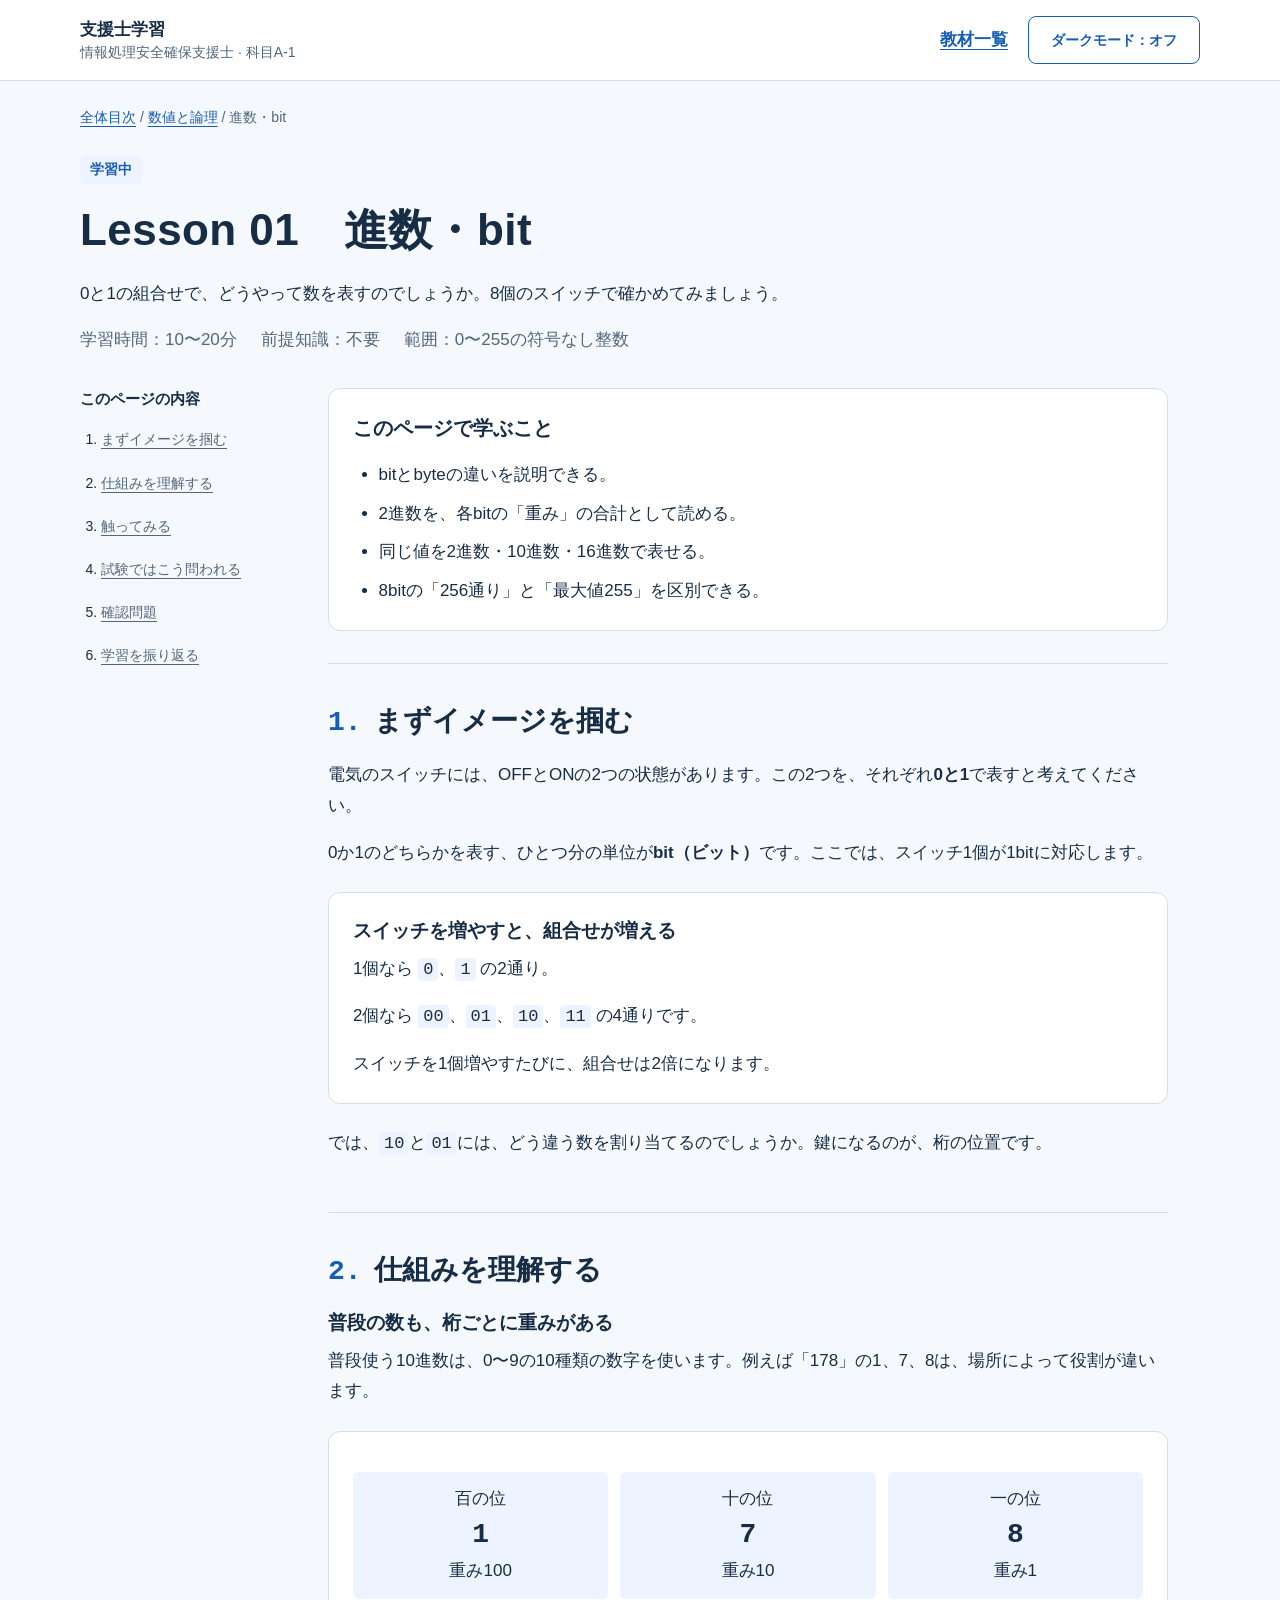
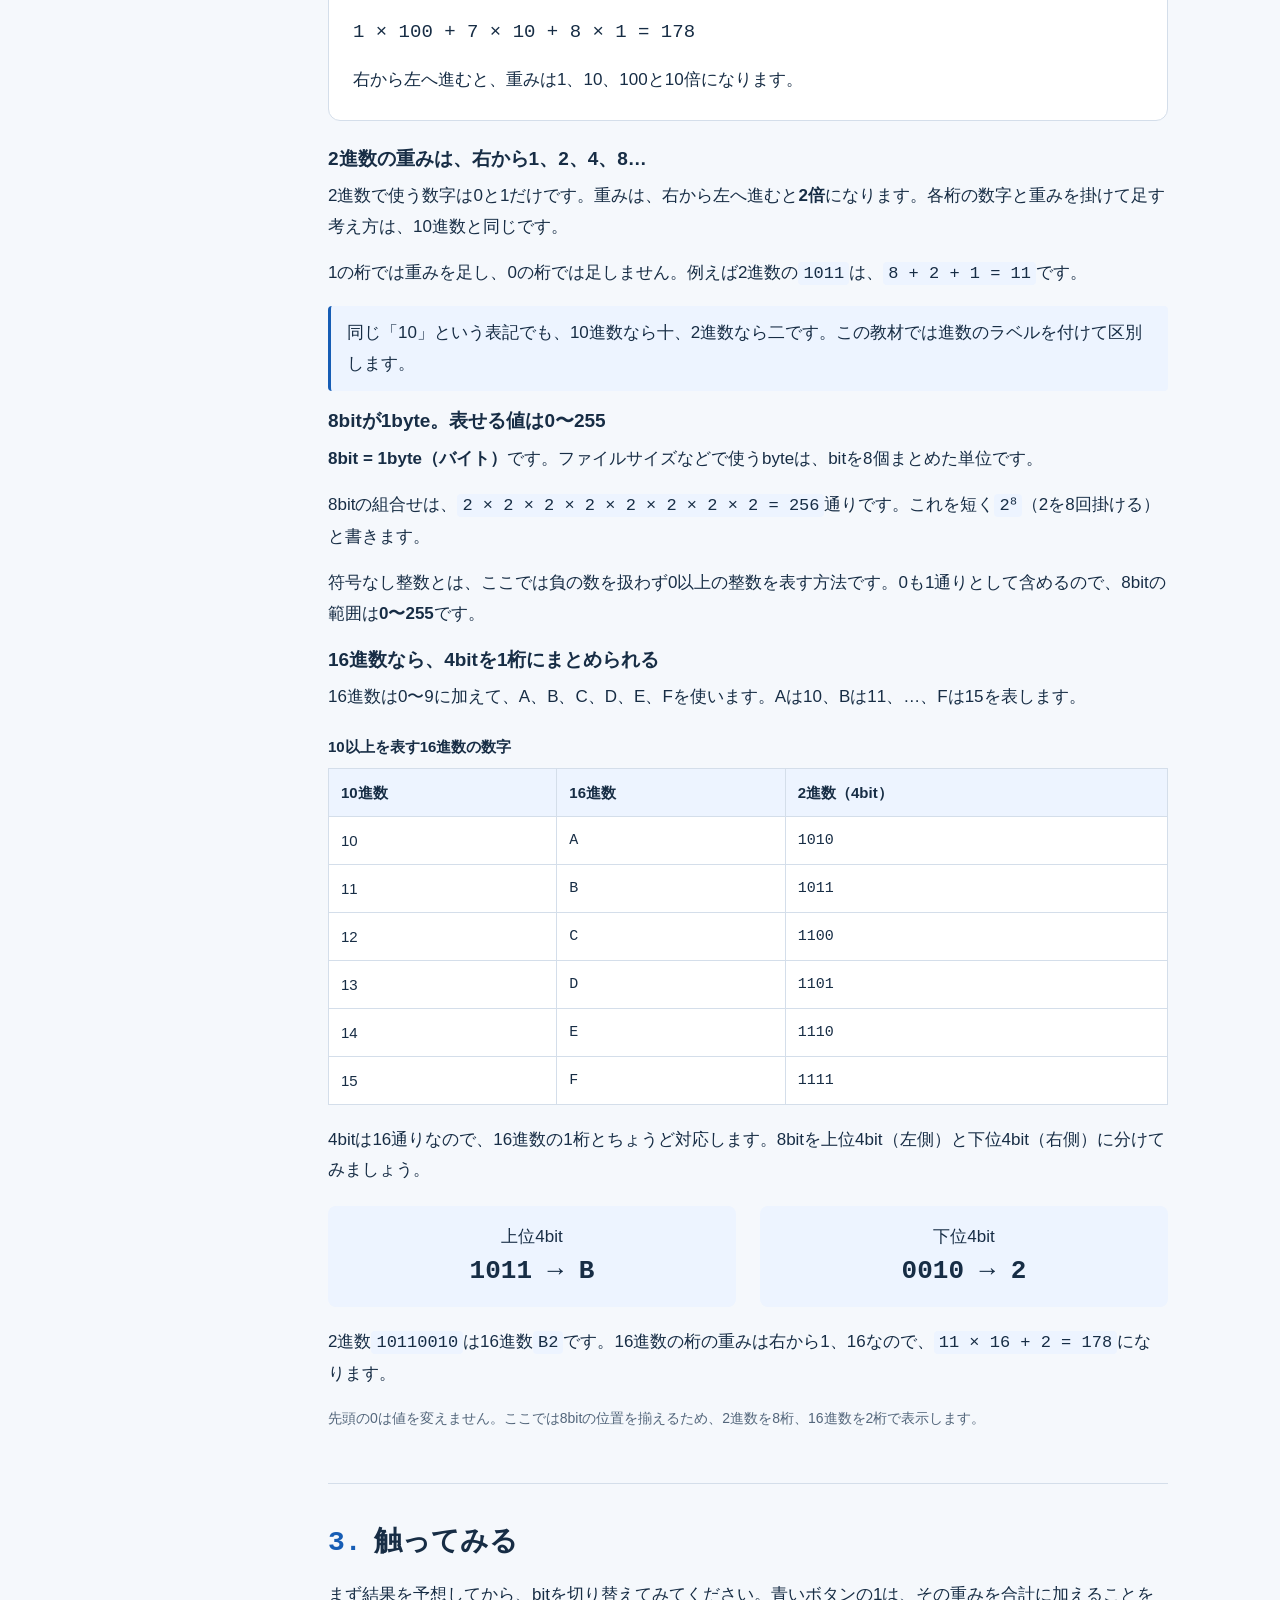
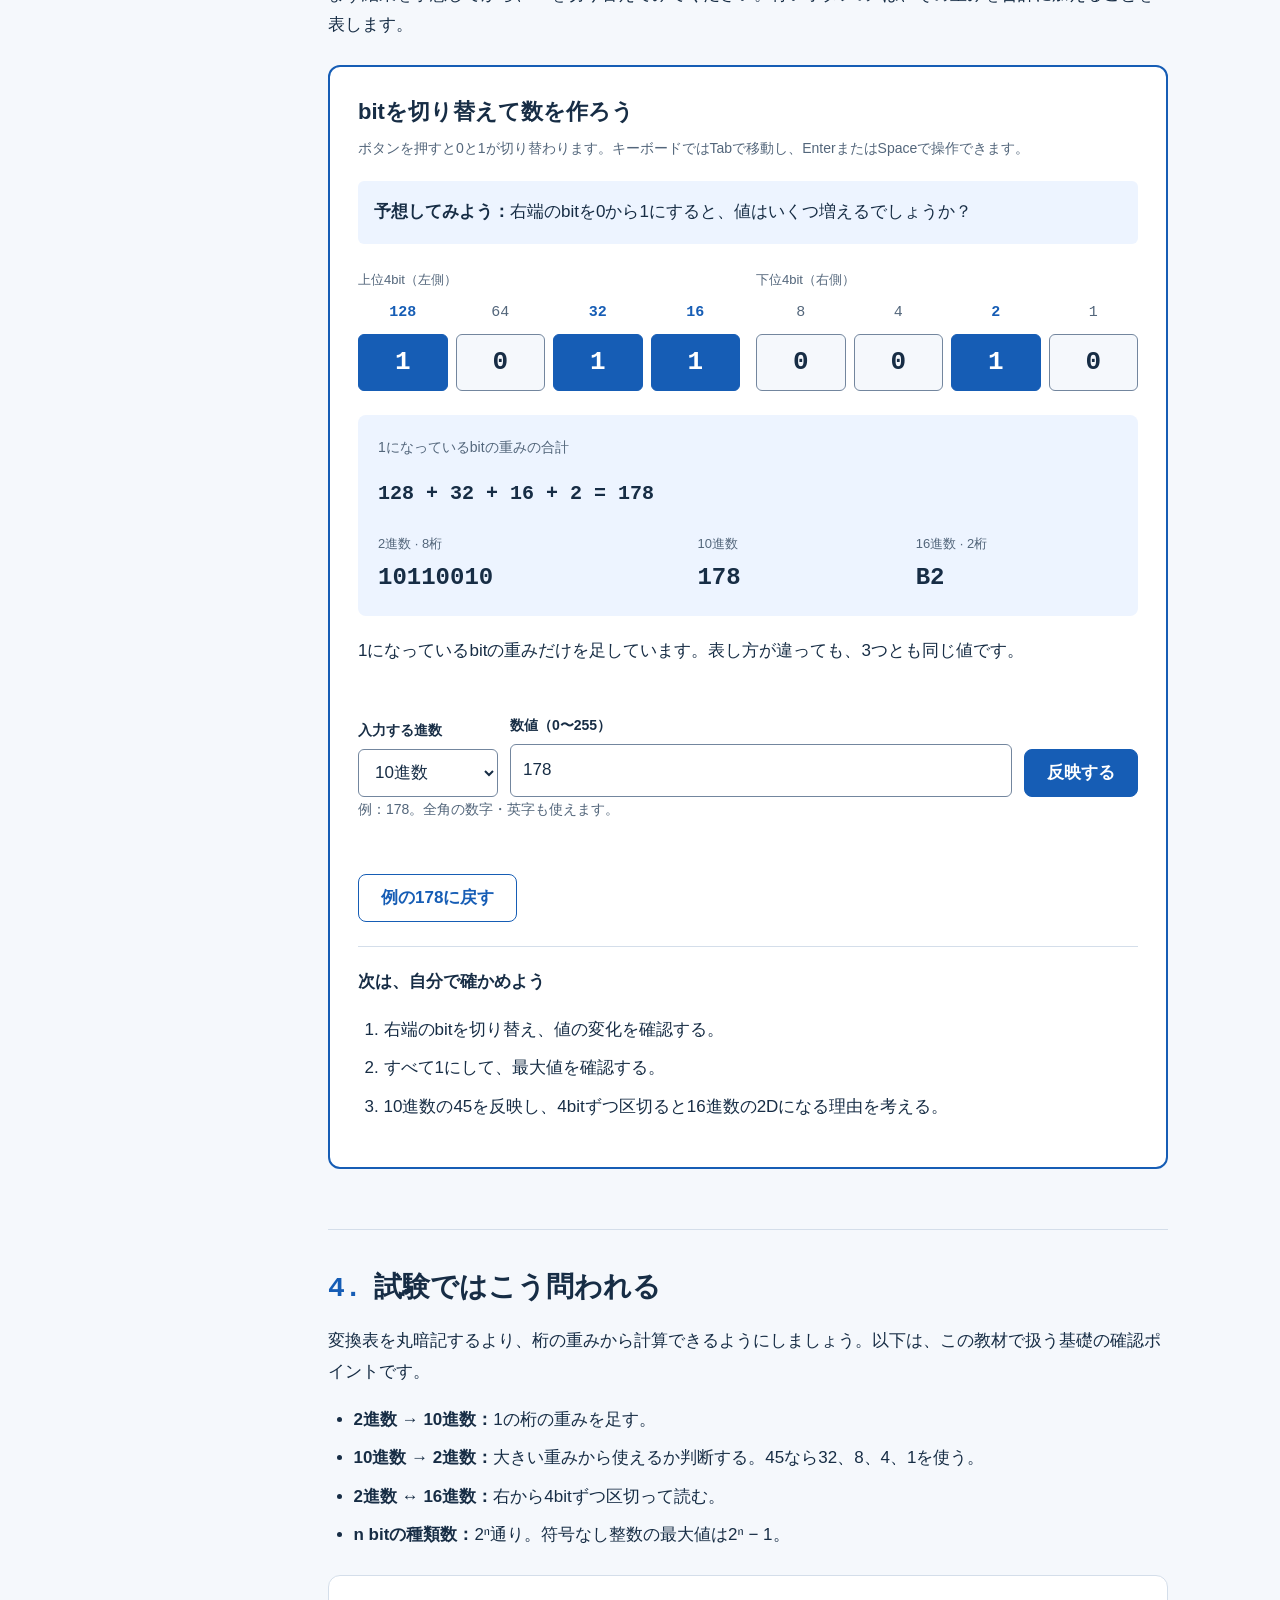
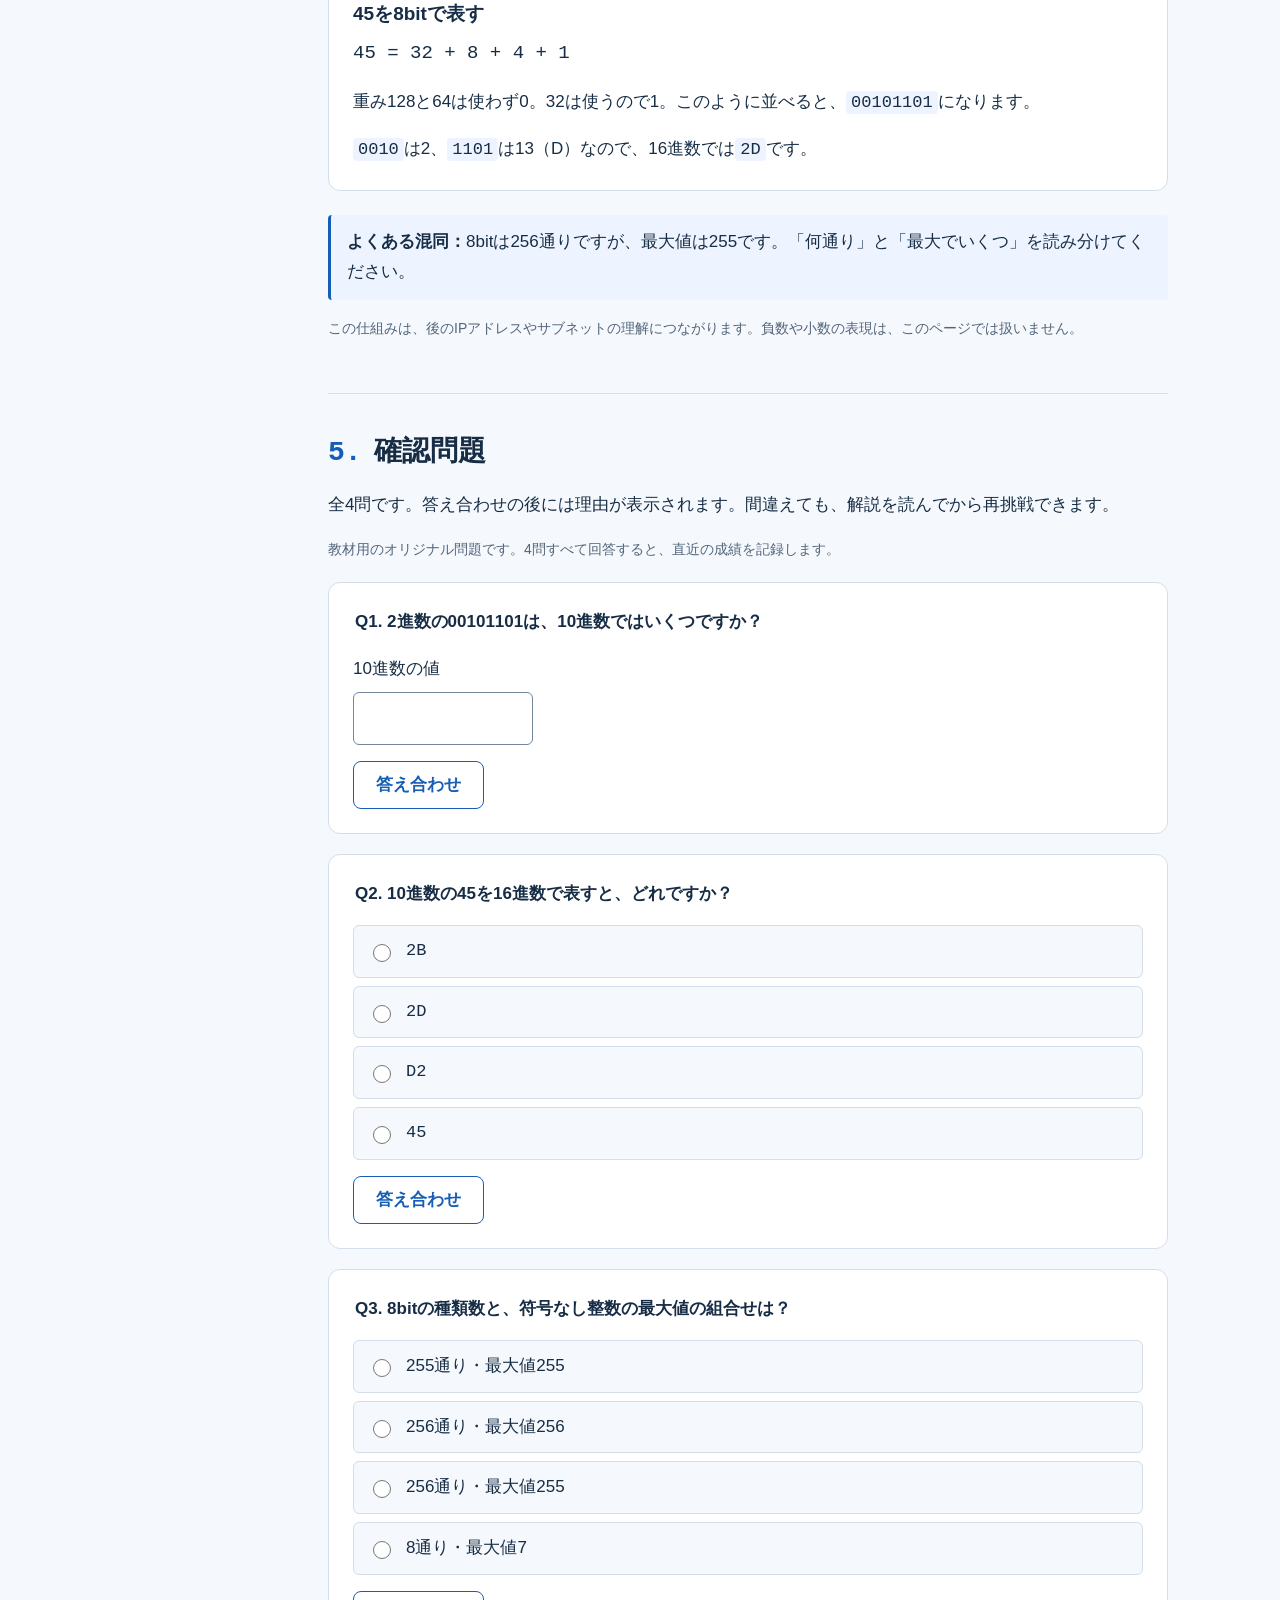
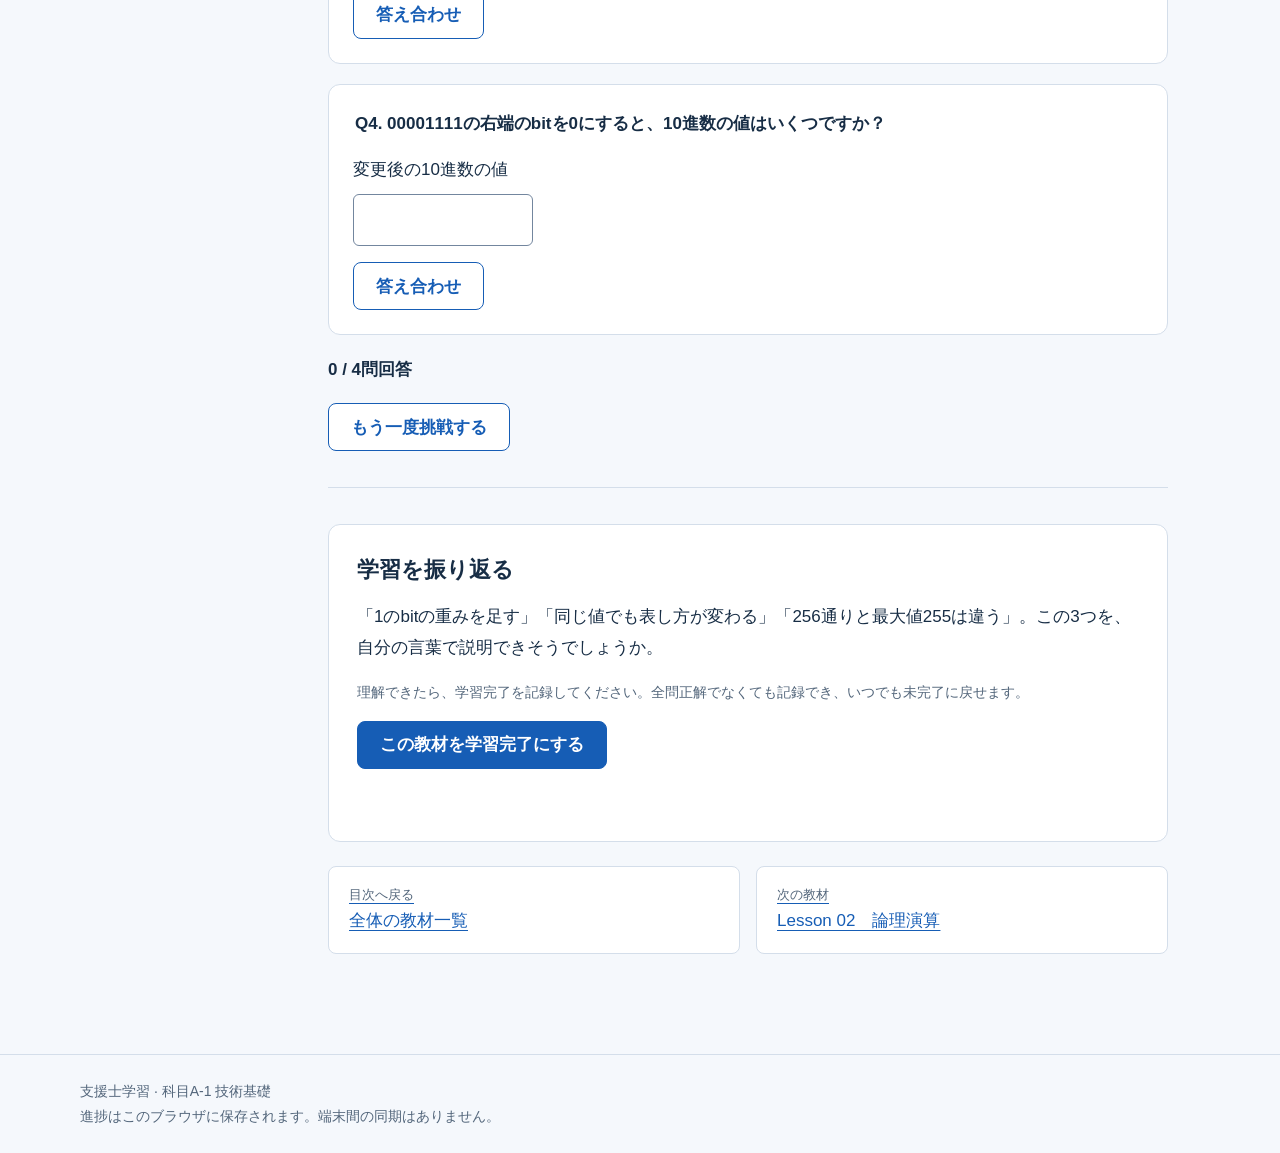
==== lessons/01-number-bit.html @ 7ac223a9 "Add interactive learning site with lessons 01 through 05" ====
<!doctype html>
<html lang="ja">
<head>
  <meta charset="utf-8">
  <meta name="viewport" content="width=device-width, initial-scale=1">
  <meta name="description" content="8個のbitを切り替えて、2進数・10進数・16進数と各桁の重みを学ぶ初学者向け教材。">
  <title>Lesson 01 進数・bit | 科目A-1 技術基礎</title>
  <script src="../js/theme.js"></script>
  <link rel="stylesheet" href="../css/common.css">
  <link rel="stylesheet" href="../css/lesson.css">
  <link rel="stylesheet" href="../css/lab.css">
  <script src="../js/curriculum.js" defer></script>
  <script src="../js/progress.js" defer></script>
  <script src="../js/common.js" defer></script>
  <script src="../js/quiz.js" defer></script>
  <script src="../js/labs/number-system.js" defer></script>
</head>
<body data-lesson-id="01">
  <a class="skip-link" href="#main">本文へ移動</a>
  <header class="site-header"><div class="container header-inner"><a class="brand" href="../index.html">支援士学習<span>情報処理安全確保支援士 · 科目A-1</span></a><div class="header-actions"><a class="header-link" href="../index.html#curriculum">教材一覧</a><button type="button" class="button secondary theme-toggle" data-theme-toggle aria-label="ダークモード" aria-pressed="false" hidden>ダークモード：オフ</button></div></div></header>
  <main id="main" class="container" tabindex="-1">
    <p class="notice storage-notice" data-storage-notice role="status" hidden></p>
    <p class="notice theme-notice" data-theme-notice role="status" hidden></p>
    <noscript><p class="notice">JavaScriptが無効です。本文と例は読めますが、Lab・答え合わせ・進捗保存にはJavaScriptを有効にしてください。</p></noscript>
    <nav class="breadcrumb" aria-label="パンくず"><a href="../index.html">全体目次</a> / <a href="../index.html#chapter-01">数値と論理</a> / <span aria-current="page">進数・bit</span></nav>
    <header class="lesson-heading">
      <span class="status" data-lesson-status="01">未学習</span>
      <h1>Lesson 01　進数・bit</h1>
      <p>0と1の組合せで、どうやって数を表すのでしょうか。8個のスイッチで確かめてみましょう。</p>
      <div class="lesson-meta"><span>学習時間：10〜20分</span><span>前提知識：不要</span><span>範囲：0〜255の符号なし整数</span></div>
    </header>
    <div class="lesson-layout">
      <nav class="lesson-toc" aria-label="ページ内目次">
        <h2>このページの内容</h2>
        <ol><li><a href="#image">まずイメージを掴む</a></li><li><a href="#mechanism">仕組みを理解する</a></li><li><a href="#lab">触ってみる</a></li><li><a href="#exam">試験ではこう問われる</a></li><li><a href="#quiz">確認問題</a></li><li><a href="#complete">学習を振り返る</a></li></ol>
      </nav>
      <article class="lesson-body" aria-label="進数・bitの教材">
        <section class="objectives" aria-labelledby="objectives-title">
          <h2 id="objectives-title">このページで学ぶこと</h2>
          <ul><li>bitとbyteの違いを説明できる。</li><li>2進数を、各bitの「重み」の合計として読める。</li><li>同じ値を2進数・10進数・16進数で表せる。</li><li>8bitの「256通り」と「最大値255」を区別できる。</li></ul>
        </section>
        <section id="image" class="lesson-section" aria-labelledby="image-title">
          <h2 id="image-title"><span class="section-number">1.</span>まずイメージを掴む</h2>
          <p>電気のスイッチには、OFFとONの2つの状態があります。この2つを、それぞれ<strong>0と1</strong>で表すと考えてください。</p>
          <p>0か1のどちらかを表す、ひとつ分の単位が<strong>bit（ビット）</strong>です。ここでは、スイッチ1個が1bitに対応します。</p>
          <div class="example">
            <h3>スイッチを増やすと、組合せが増える</h3>
            <p>1個なら <code>0</code>、<code>1</code> の2通り。</p>
            <p>2個なら <code>00</code>、<code>01</code>、<code>10</code>、<code>11</code> の4通りです。</p>
            <p>スイッチを1個増やすたびに、組合せは2倍になります。</p>
          </div>
          <p>では、<code>10</code>と<code>01</code>には、どう違う数を割り当てるのでしょうか。鍵になるのが、桁の位置です。</p>
        </section>
        <section id="mechanism" class="lesson-section" aria-labelledby="mechanism-title">
          <h2 id="mechanism-title"><span class="section-number">2.</span>仕組みを理解する</h2>
          <h3>普段の数も、桁ごとに重みがある</h3>
          <p>普段使う10進数は、0〜9の10種類の数字を使います。例えば「178」の1、7、8は、場所によって役割が違います。</p>
          <div class="example">
            <div class="place-values"><div class="place-value">百の位<strong>1</strong>重み100</div><div class="place-value">十の位<strong>7</strong>重み10</div><div class="place-value">一の位<strong>8</strong>重み1</div></div>
            <p class="formula">1 × 100 + 7 × 10 + 8 × 1 = 178</p>
            <p>右から左へ進むと、重みは1、10、100と10倍になります。</p>
          </div>
          <h3>2進数の重みは、右から1、2、4、8…</h3>
          <p>2進数で使う数字は0と1だけです。重みは、右から左へ進むと<strong>2倍</strong>になります。各桁の数字と重みを掛けて足す考え方は、10進数と同じです。</p>
          <p>1の桁では重みを足し、0の桁では足しません。例えば2進数の<code>1011</code>は、<code>8 + 2 + 1 = 11</code>です。</p>
          <p class="notice">同じ「10」という表記でも、10進数なら十、2進数なら二です。この教材では進数のラベルを付けて区別します。</p>
          <h3>8bitが1byte。表せる値は0〜255</h3>
          <p><strong>8bit = 1byte（バイト）</strong>です。ファイルサイズなどで使うbyteは、bitを8個まとめた単位です。</p>
          <p>8bitの組合せは、<code>2 × 2 × 2 × 2 × 2 × 2 × 2 × 2 = 256</code>通りです。これを短く<code>2⁸</code>（2を8回掛ける）と書きます。</p>
          <p>符号なし整数とは、ここでは負の数を扱わず0以上の整数を表す方法です。0も1通りとして含めるので、8bitの範囲は<strong>0〜255</strong>です。</p>
          <h3>16進数なら、4bitを1桁にまとめられる</h3>
          <p>16進数は0〜9に加えて、A、B、C、D、E、Fを使います。Aは10、Bは11、…、Fは15を表します。</p>
          <table class="reference-table">
            <caption>10以上を表す16進数の数字</caption>
            <thead><tr><th scope="col">10進数</th><th scope="col">16進数</th><th scope="col">2進数（4bit）</th></tr></thead>
            <tbody><tr><td>10</td><td class="number">A</td><td class="number">1010</td></tr><tr><td>11</td><td class="number">B</td><td class="number">1011</td></tr><tr><td>12</td><td class="number">C</td><td class="number">1100</td></tr><tr><td>13</td><td class="number">D</td><td class="number">1101</td></tr><tr><td>14</td><td class="number">E</td><td class="number">1110</td></tr><tr><td>15</td><td class="number">F</td><td class="number">1111</td></tr></tbody>
          </table>
          <p>4bitは16通りなので、16進数の1桁とちょうど対応します。8bitを上位4bit（左側）と下位4bit（右側）に分けてみましょう。</p>
          <div class="nibble-example"><div>上位4bit<strong>1011 → B</strong></div><div>下位4bit<strong>0010 → 2</strong></div></div>
          <p>2進数<code>10110010</code>は16進数<code>B2</code>です。16進数の桁の重みは右から1、16なので、<code>11 × 16 + 2 = 178</code>になります。</p>
          <p class="small muted">先頭の0は値を変えません。ここでは8bitの位置を揃えるため、2進数を8桁、16進数を2桁で表示します。</p>
        </section>
        <section id="lab" class="lesson-section" aria-labelledby="lab-title">
          <h2 id="lab-title"><span class="section-number">3.</span>触ってみる</h2>
          <p>まず結果を予想してから、bitを切り替えてみてください。青いボタンの1は、その重みを合計に加えることを表します。</p>
          <noscript><div class="example"><h3>Labの例：178</h3><p class="formula">128 + 32 + 16 + 2 = 178</p><p>2進数：<code>10110010</code> / 10進数：178 / 16進数：<code>B2</code></p></div></noscript>
          <div class="lab" data-number-lab hidden>
            <h3>bitを切り替えて数を作ろう</h3>
            <p class="small muted">ボタンを押すと0と1が切り替わります。キーボードではTabで移動し、EnterまたはSpaceで操作できます。</p>
            <p class="prediction"><strong>予想してみよう：</strong>右端のbitを0から1にすると、値はいくつ増えるでしょうか？</p>
            <div class="bit-groups" role="group" aria-label="8bitの値を切り替える">
              <div class="bit-group"><p class="bit-group-label">上位4bit（左側）</p><div class="bit-row">
                <div class="bit-cell"><span class="bit-weight" aria-hidden="true">128</span><button type="button" class="bit-button" data-bit-weight="128" aria-label="重み128のbit" aria-pressed="true">1</button></div>
                <div class="bit-cell"><span class="bit-weight" aria-hidden="true">64</span><button type="button" class="bit-button" data-bit-weight="64" aria-label="重み64のbit" aria-pressed="false">0</button></div>
                <div class="bit-cell"><span class="bit-weight" aria-hidden="true">32</span><button type="button" class="bit-button" data-bit-weight="32" aria-label="重み32のbit" aria-pressed="true">1</button></div>
                <div class="bit-cell"><span class="bit-weight" aria-hidden="true">16</span><button type="button" class="bit-button" data-bit-weight="16" aria-label="重み16のbit" aria-pressed="true">1</button></div>
              </div></div>
              <div class="bit-group"><p class="bit-group-label">下位4bit（右側）</p><div class="bit-row">
                <div class="bit-cell"><span class="bit-weight" aria-hidden="true">8</span><button type="button" class="bit-button" data-bit-weight="8" aria-label="重み8のbit" aria-pressed="false">0</button></div>
                <div class="bit-cell"><span class="bit-weight" aria-hidden="true">4</span><button type="button" class="bit-button" data-bit-weight="4" aria-label="重み4のbit" aria-pressed="false">0</button></div>
                <div class="bit-cell"><span class="bit-weight" aria-hidden="true">2</span><button type="button" class="bit-button" data-bit-weight="2" aria-label="重み2のbit" aria-pressed="true">1</button></div>
                <div class="bit-cell"><span class="bit-weight" aria-hidden="true">1</span><button type="button" class="bit-button" data-bit-weight="1" aria-label="重み1のbit" aria-pressed="false">0</button></div>
              </div></div>
            </div>
            <div class="lab-result">
              <p class="small muted">1になっているbitの重みの合計</p>
              <p class="lab-equation" data-equation>128 + 32 + 16 + 2 = 178</p>
              <dl class="number-results"><div><dt>2進数 · 8桁</dt><dd data-binary>10110010</dd></div><div><dt>10進数</dt><dd data-decimal>178</dd></div><div><dt>16進数 · 2桁</dt><dd data-hex>B2</dd></div></dl>
            </div>
            <p class="lab-reason" data-lab-reason>1になっているbitの重みだけを足しています。</p>
            <p class="sr-only" data-lab-status role="status" aria-atomic="true"></p>
            <form novalidate aria-label="進数を選んで数を反映する">
              <div class="converter">
                <div><label for="number-base">入力する進数</label><select id="number-base"><option value="10">10進数</option><option value="2">2進数</option><option value="16">16進数</option></select></div>
                <div><label for="number-input">数値（0〜255）</label><input id="number-input" type="text" inputmode="numeric" value="178" autocomplete="off" spellcheck="false" aria-describedby="number-hint number-error"></div>
                <button type="submit" class="button">反映する</button>
              </div>
              <p id="number-hint" class="small muted" data-input-hint>例：178。全角の数字・英字も使えます。</p>
              <p id="number-error" class="input-error error" data-input-error role="status"></p>
            </form>
            <button type="button" class="button secondary" data-lab-reset>例の178に戻す</button>
            <div class="lab-tasks"><h4>次は、自分で確かめよう</h4><ol><li>右端のbitを切り替え、値の変化を確認する。</li><li>すべて1にして、最大値を確認する。</li><li>10進数の45を反映し、4bitずつ区切ると16進数の2Dになる理由を考える。</li></ol></div>
          </div>
        </section>
        <section id="exam" class="lesson-section" aria-labelledby="exam-title">
          <h2 id="exam-title"><span class="section-number">4.</span>試験ではこう問われる</h2>
          <p>変換表を丸暗記するより、桁の重みから計算できるようにしましょう。以下は、この教材で扱う基礎の確認ポイントです。</p>
          <ul><li><strong>2進数 → 10進数：</strong>1の桁の重みを足す。</li><li><strong>10進数 → 2進数：</strong>大きい重みから使えるか判断する。45なら32、8、4、1を使う。</li><li><strong>2進数 ↔ 16進数：</strong>右から4bitずつ区切って読む。</li><li><strong>n bitの種類数：</strong>2ⁿ通り。符号なし整数の最大値は2ⁿ − 1。</li></ul>
          <div class="example"><h3>45を8bitで表す</h3><p class="formula">45 = 32 + 8 + 4 + 1</p><p>重み128と64は使わず0。32は使うので1。このように並べると、<code>00101101</code>になります。</p><p><code>0010</code>は2、<code>1101</code>は13（D）なので、16進数では<code>2D</code>です。</p></div>
          <p class="notice"><strong>よくある混同：</strong>8bitは256通りですが、最大値は255です。「何通り」と「最大でいくつ」を読み分けてください。</p>
          <p class="small muted">この仕組みは、後のIPアドレスやサブネットの理解につながります。負数や小数の表現は、このページでは扱いません。</p>
        </section>
        <section id="quiz" class="lesson-section" aria-labelledby="quiz-title" data-quiz data-quiz-version="1">
          <h2 id="quiz-title"><span class="section-number">5.</span>確認問題</h2>
          <p>全4問です。答え合わせの後には理由が表示されます。間違えても、解説を読んでから再挑戦できます。</p>
          <p class="small muted">教材用のオリジナル問題です。4問すべて回答すると、直近の成績を記録します。</p>
          <p class="small muted" data-quiz-saved></p>
          <form class="quiz-question" novalidate data-answer="45" data-explanation="32 + 8 + 4 + 1 = 45です。1になっている桁の重みだけを足します。">
            <fieldset><legend>Q1. 2進数の00101101は、10進数ではいくつですか？</legend><label class="quiz-number-label" for="q1">10進数の値</label><input id="q1" name="answer" type="text" inputmode="numeric" autocomplete="off" aria-describedby="feedback-q1"></fieldset>
            <button type="submit" class="button secondary" hidden>答え合わせ</button><p id="feedback-q1" data-feedback class="quiz-feedback" role="status" hidden></p>
          </form>
          <form class="quiz-question" novalidate data-answer="2D" data-explanation="45 = 2 × 16 + 13です。13を表す数字はDなので、16進数では2Dになります。">
            <fieldset><legend>Q2. 10進数の45を16進数で表すと、どれですか？</legend><div class="quiz-options"><label><input type="radio" name="answer" value="2B" aria-describedby="feedback-q2"><span class="number">2B</span></label><label><input type="radio" name="answer" value="2D" aria-describedby="feedback-q2"><span class="number">2D</span></label><label><input type="radio" name="answer" value="D2" aria-describedby="feedback-q2"><span class="number">D2</span></label><label><input type="radio" name="answer" value="45" aria-describedby="feedback-q2"><span class="number">45</span></label></div></fieldset>
            <button type="submit" class="button secondary" hidden>答え合わせ</button><p id="feedback-q2" data-feedback class="quiz-feedback" role="status" hidden></p>
          </form>
          <form class="quiz-question" novalidate data-answer="256-255" data-explanation="2⁸ = 256通りです。0を含むので、符号なし整数の最大値は256 − 1 = 255です。">
            <fieldset><legend>Q3. 8bitの種類数と、符号なし整数の最大値の組合せは？</legend><div class="quiz-options"><label><input type="radio" name="answer" value="255-255" aria-describedby="feedback-q3"><span>255通り・最大値255</span></label><label><input type="radio" name="answer" value="256-256" aria-describedby="feedback-q3"><span>256通り・最大値256</span></label><label><input type="radio" name="answer" value="256-255" aria-describedby="feedback-q3"><span>256通り・最大値255</span></label><label><input type="radio" name="answer" value="8-7" aria-describedby="feedback-q3"><span>8通り・最大値7</span></label></div></fieldset>
            <button type="submit" class="button secondary" hidden>答え合わせ</button><p id="feedback-q3" data-feedback class="quiz-feedback" role="status" hidden></p>
          </form>
          <form class="quiz-question" novalidate data-answer="14" data-explanation="00001111は15です。右端のbitの重みは1なので、0にすると15 − 1 = 14になります。">
            <fieldset><legend>Q4. 00001111の右端のbitを0にすると、10進数の値はいくつですか？</legend><label class="quiz-number-label" for="q4">変更後の10進数の値</label><input id="q4" name="answer" type="text" inputmode="numeric" autocomplete="off" aria-describedby="feedback-q4"></fieldset>
            <button type="submit" class="button secondary" hidden>答え合わせ</button><p id="feedback-q4" data-feedback class="quiz-feedback" role="status" hidden></p>
          </form>
          <p class="quiz-summary" data-quiz-summary role="status">0 / 4問回答</p>
          <button type="button" class="button secondary" data-quiz-reset hidden>もう一度挑戦する</button>
        </section>
        <section id="complete" class="lesson-section" aria-labelledby="complete-title">
          <div class="completion-panel"><h2 id="complete-title">学習を振り返る</h2><p>「1のbitの重みを足す」「同じ値でも表し方が変わる」「256通りと最大値255は違う」。この3つを、自分の言葉で説明できそうでしょうか。</p><p class="small muted">理解できたら、学習完了を記録してください。全問正解でなくても記録でき、いつでも未完了に戻せます。</p><button type="button" class="button" data-complete hidden>この教材を学習完了にする</button><p class="completion-message" data-completion-message role="status"></p></div>
          <nav class="lesson-nav" aria-label="教材の前後ナビゲーション"><a href="../index.html#curriculum"><span>目次へ戻る</span>全体の教材一覧</a><a href="02-logic.html"><span>次の教材</span>Lesson 02　論理演算</a></nav>
        </section>
      </article>
    </div>
  </main>
  <footer class="site-footer"><div class="container"><p>支援士学習 · 科目A-1 技術基礎</p><p>進捗はこのブラウザに保存されます。端末間の同期はありません。</p></div></footer>
</body>
</html>
---- css/common.css ----
:root {
  color-scheme: light;
  --color-bg: #f5f8fc;
  --color-surface: #ffffff;
  --color-text: #172d45;
  --color-muted: #53667b;
  --color-primary: #165db5;
  --color-primary-hover: #104a92;
  --color-on-primary: #ffffff;
  --color-tint: #edf4ff;
  --color-border: #d4deea;
  --color-input-border: #73869e;
  --color-planned-bg: #eef1f5;
  --color-success: #176245;
  --color-success-bg: #edf8f2;
  --color-error: #a42d2d;
  --color-error-bg: #fff3f1;
  --color-focus: #a35200;
  --scroll-thumb: #8c9fb4;
  --scroll-track: #edf2f7;
  --scroll-hover: #53667b;
  --radius: 12px;
  --space-1: 4px;
  --space-2: 8px;
  --space-3: 16px;
  --space-4: 24px;
  --space-5: 32px;
  --space-6: 48px;
  --font-body: Meiryo, "Hiragino Sans", "Noto Sans JP", "Noto Sans CJK JP", sans-serif;
  --font-number: Consolas, "SFMono-Regular", "Liberation Mono", monospace;
  scrollbar-color: var(--scroll-thumb) var(--scroll-track);
  scrollbar-width: auto;
}
:root[data-theme="dark"] {
  color-scheme: dark;
  --color-bg: #141c26;
  --color-surface: #1d2836;
  --color-text: #e5edf7;
  --color-muted: #b3c2d5;
  --color-primary: #8bbdff;
  --color-primary-hover: #b6d5ff;
  --color-on-primary: #122239;
  --color-tint: #263b54;
  --color-border: #43546a;
  --color-input-border: #8298b2;
  --color-planned-bg: #2b3544;
  --color-success: #93dfb6;
  --color-success-bg: #203c31;
  --color-error: #ffb4aa;
  --color-error-bg: #442b2d;
  --color-focus: #ffc777;
  --scroll-thumb: #8298b2;
  --scroll-track: #1d2836;
  --scroll-hover: #b3c2d5;
}
* { box-sizing: border-box; }
body { margin: 0; background: var(--color-bg); color: var(--color-text); font-family: var(--font-body); font-size: 17px; line-height: 1.8; overflow-wrap: anywhere; }
[hidden] { display: none !important; }
::-webkit-scrollbar { width: 12px; height: 12px; }
::-webkit-scrollbar-track { background: var(--scroll-track); }
::-webkit-scrollbar-thumb { background: var(--scroll-thumb); border: 3px solid var(--scroll-track); border-radius: 8px; }
::-webkit-scrollbar-thumb:hover, ::-webkit-scrollbar-thumb:active { background: var(--scroll-hover); }
a { color: var(--color-primary); text-underline-offset: 4px; }
a:hover { color: var(--color-primary-hover); }
button, input, select { font: inherit; }
button, a, select, input[type="radio"] { cursor: pointer; }
button:disabled { cursor: default; opacity: .65; }
button[aria-disabled="true"] { cursor: default; opacity: .65; }
:focus-visible { outline: 3px solid var(--color-focus); outline-offset: 4px; }
h1, h2, h3, p { margin-top: 0; }
h1, h2, h3 { line-height: 1.5; }
h1 { font-size: clamp(28px, 4vw, 44px); letter-spacing: .01em; margin-bottom: var(--space-3); }
h2 { font-size: clamp(22px, 2.5vw, 28px); margin-bottom: var(--space-3); }
h3 { font-size: 19px; margin-bottom: var(--space-2); }
p { margin-bottom: var(--space-3); }
ul, ol { padding-left: 1.5em; }
li + li { margin-top: var(--space-2); }
code, .number { font-family: var(--font-number); }
code { background: var(--color-tint); padding: 2px 5px; border-radius: 4px; }
.container { width: min(1120px, calc(100% - 48px)); margin-inline: auto; }
.site-header { background: var(--color-surface); border-bottom: 1px solid var(--color-border); }
.header-inner { display: flex; align-items: center; justify-content: space-between; gap: var(--space-3); min-height: 80px; padding-block: 12px; }
.brand { color: var(--color-text); font-weight: 700; text-decoration: none; line-height: 1.5; }
.brand span { display: block; color: var(--color-muted); font-size: 14px; font-weight: 400; }
.header-link { font-weight: 700; white-space: nowrap; }
.header-actions { display: flex; align-items: center; flex-wrap: wrap; gap: 12px 20px; }
.theme-toggle { font-size: 14px; padding-inline: 14px; white-space: nowrap; }
.theme-toggle[aria-pressed="true"] { background: var(--color-tint); }
.theme-notice { margin-top: 16px; }
.skip-link { position: absolute; top: -100px; left: 16px; z-index: 10; background: var(--color-surface); padding: 12px; }
.skip-link:focus { top: 12px; }
.site-footer { border-top: 1px solid var(--color-border); padding: var(--space-4) 0; color: var(--color-muted); font-size: 14px; margin-top: 64px; }
.site-footer p { margin: 0; }
.muted { color: var(--color-muted); }
.small { font-size: 14px; }
.button { display: inline-flex; justify-content: center; align-items: center; gap: 8px; min-height: 48px; padding: 10px 22px; border: 1px solid var(--color-primary); border-radius: 8px; background: var(--color-primary); color: var(--color-on-primary); font-weight: 700; text-decoration: none; line-height: 1.5; }
.button:hover { background: var(--color-primary-hover); border-color: var(--color-primary-hover); color: var(--color-on-primary); }
.button:active { transform: translateY(1px); }
.button.secondary { background: var(--color-surface); color: var(--color-primary); }
.button.secondary:hover { background: var(--color-tint); }
.button:disabled:hover { background: var(--color-primary); }
.button.secondary[aria-disabled="true"]:hover { background: var(--color-surface); }
.button[aria-disabled="true"]:active { transform: none; }
.status { display: inline-block; padding: 2px 10px; border-radius: 6px; background: var(--color-tint); color: var(--color-primary); font-size: 14px; font-weight: 700; white-space: nowrap; }
.status[data-state="completed"] { background: var(--color-success-bg); color: var(--color-success); }
.status[data-state="planned"] { background: var(--color-planned-bg); color: var(--color-muted); }
.notice { padding: 12px 16px; background: var(--color-tint); border-left: 3px solid var(--color-primary); border-radius: 4px; }
.error { color: var(--color-error); }
.storage-notice { margin-top: 16px; background: var(--color-error-bg); border-color: var(--color-error); }
.sr-only { position: absolute; width: 1px; height: 1px; padding: 0; margin: -1px; overflow: hidden; clip-path: inset(50%); white-space: nowrap; border: 0; }
input[type="text"], select { max-width: 100%; min-height: 48px; padding: 10px 12px; color: var(--color-text); background: var(--color-surface); border: 1px solid var(--color-input-border); border-radius: 6px; }
input[aria-invalid="true"] { border-color: var(--color-error); }
.dashboard-intro { padding-block: 64px 40px; display: grid; grid-template-columns: 1.3fr 1fr; gap: 48px; align-items: center; }
.dashboard-intro .lead { color: var(--color-muted); max-width: 35em; font-size: 17px; }
.progress-panel { background: var(--color-surface); border: 1px solid var(--color-border); border-radius: var(--radius); padding: 28px; }
.progress-panel h2 { font-size: 19px; }
.progress-count { font-size: 34px; font-weight: 700; margin-bottom: 8px; }
.progress-count span { font-size: 15px; font-weight: 400; color: var(--color-muted); }
progress { width: 100%; height: 12px; accent-color: var(--color-primary); border: 0; border-radius: 6px; overflow: hidden; background: var(--color-tint); }
progress::-webkit-progress-bar { background: var(--color-tint); }
progress::-webkit-progress-value { background: var(--color-primary); }
progress::-moz-progress-bar { background: var(--color-primary); }
.progress-panel .small { margin: 8px 0 0; }
.section-heading { display: flex; justify-content: space-between; gap: 16px; align-items: baseline; margin-bottom: 20px; }
.section-heading h2 { margin: 0; }
.chapter-grid { display: grid; grid-template-columns: repeat(2, minmax(0, 1fr)); gap: 24px; }
.chapter-card { padding: 24px; background: var(--color-surface); border: 1px solid var(--color-border); border-radius: var(--radius); }
.chapter-card h3 { display: flex; gap: 12px; }
.chapter-number { font: 700 20px/1.5 var(--font-number); color: var(--color-primary); }
.chapter-description { color: var(--color-muted); font-size: 14px; min-height: 2.8em; }
.chapter-summary { padding-bottom: 12px; margin-bottom: 0; font-size: 14px; color: var(--color-muted); border-bottom: 1px solid var(--color-border); }
.lesson-list { list-style: none; margin: 0; padding: 0; }
.lesson-list li { display: flex; align-items: center; justify-content: space-between; gap: 12px; padding-top: 12px; margin: 0; }
.lesson-list a { font-weight: 700; }
.lesson-list .lesson-number { font: 14px var(--font-number); margin-right: 8px; color: var(--color-muted); }
.guide { margin-top: 48px; padding-top: 32px; border-top: 1px solid var(--color-border); }
.learning-flow { display: flex; flex-wrap: wrap; gap: 12px 24px; list-style-position: inside; padding: 0; color: var(--color-primary); font-weight: 700; }
.learning-flow li + li { margin-top: 0; }
@media (max-width: 760px) {
  .container { width: calc(100% - 32px); }
  .dashboard-intro { grid-template-columns: 1fr; gap: 24px; padding-block: 36px; }
  .chapter-grid { grid-template-columns: 1fr; gap: 16px; }
  .chapter-description { min-height: 0; }
  .chapter-card, .progress-panel { padding: 20px; }
  .section-heading { flex-direction: column; gap: 4px; }
  .header-inner { min-height: 72px; }
  .brand { font-size: 14px; }
  .header-link { font-size: 14px; }
}
@media (max-width: 520px) {
  .header-inner { flex-wrap: wrap; gap: 12px; padding-block: 16px; }
  .header-actions { width: 100%; justify-content: space-between; }
}
@media (prefers-reduced-motion: reduce) {
  *, *::before, *::after { scroll-behavior: auto !important; transition: none !important; animation: none !important; }
}
@media (forced-colors: active) {
  :root { scrollbar-color: auto; }
  .button, .status, progress { border: 1px solid ButtonText; }
}
---- css/lesson.css ----
.breadcrumb { margin-block: 24px; font-size: 14px; color: var(--color-muted); }
.lesson-heading { padding-bottom: 32px; }
.lesson-heading h1 { margin-top: 12px; }
.lesson-meta { display: flex; flex-wrap: wrap; gap: 12px 24px; color: var(--color-muted); }
.lesson-layout { display: grid; grid-template-columns: 200px minmax(0, 1fr); gap: 48px; align-items: start; }
.lesson-toc { position: sticky; top: 24px; font-size: 14px; }
.lesson-toc h2 { font-size: 15px; margin-bottom: 12px; }
.lesson-toc ol { margin: 0; padding-left: 1.5em; }
.lesson-toc a { display: inline-block; padding-block: 5px; color: var(--color-muted); }
.lesson-toc a:hover { color: var(--color-primary); }
.lesson-body { min-width: 0; max-width: 840px; }
.lesson-section { padding: 36px 0; border-top: 1px solid var(--color-border); scroll-margin-top: 24px; }
.lesson-section h2 .section-number { color: var(--color-primary); font-family: var(--font-number); margin-right: 12px; }
.objectives { background: var(--color-surface); padding: 24px; border: 1px solid var(--color-border); border-radius: var(--radius); margin-bottom: 32px; }
.objectives h2 { font-size: 20px; }
.objectives ul { margin-bottom: 0; }
.example { padding: 24px; background: var(--color-surface); border: 1px solid var(--color-border); border-radius: var(--radius); margin-block: 24px; }
.example p:last-child { margin-bottom: 0; }
.place-values { display: flex; flex-wrap: wrap; gap: 12px; margin-block: 16px; }
.place-value { flex: 1; min-width: 70px; padding: 12px; background: var(--color-tint); text-align: center; border-radius: 6px; }
.place-value strong { display: block; font: 700 28px/1.5 var(--font-number); }
.formula { font-family: var(--font-number); font-size: 19px; overflow-wrap: anywhere; }
.reference-table { width: 100%; border-collapse: collapse; background: var(--color-surface); margin-block: 20px; font-size: 15px; }
.reference-table caption { text-align: left; font-weight: 700; margin-bottom: 8px; }
.reference-table th, .reference-table td { border: 1px solid var(--color-border); padding: 10px 12px; text-align: left; }
.reference-table th { background: var(--color-tint); }
.nibble-example { display: flex; gap: 24px; margin-block: 20px; }
.nibble-example > div { background: var(--color-tint); padding: 16px; border-radius: 8px; text-align: center; flex: 1; }
.nibble-example strong { display: block; font: 700 26px/1.5 var(--font-number); }
.quiz-question { background: var(--color-surface); padding: 24px; border: 1px solid var(--color-border); border-radius: var(--radius); margin-block: 20px; }
.quiz-question fieldset { border: 0; padding: 0; margin: 0; min-width: 0; }
.quiz-question legend { font-weight: 700; width: 100%; margin-bottom: 16px; }
.quiz-question label { cursor: pointer; }
.quiz-options { display: grid; gap: 8px; margin-bottom: 16px; }
.quiz-options label { display: flex; align-items: center; gap: 12px; padding: 10px 14px; min-height: 48px; background: var(--color-bg); border: 1px solid var(--color-border); border-radius: 6px; }
.quiz-options label:has(input:checked) { background: var(--color-tint); border-color: var(--color-primary); }
.quiz-options label:hover { border-color: var(--color-primary); }
.quiz-options input { width: 18px; height: 18px; accent-color: var(--color-primary); flex-shrink: 0; }
.quiz-number-label { display: block; margin-bottom: 8px; }
.quiz-question input[type="text"] { width: 180px; display: block; margin-bottom: 16px; }
.quiz-feedback { margin: 16px 0 0; padding: 16px; border-radius: 6px; background: var(--color-error-bg); color: var(--color-error); }
.quiz-feedback[data-correct="true"] { background: var(--color-success-bg); color: var(--color-success); }
.quiz-feedback strong { display: block; }
.quiz-summary { min-height: 32px; font-weight: 700; }
.completion-panel { padding: 28px; border: 1px solid var(--color-border); background: var(--color-surface); border-radius: var(--radius); }
.completion-panel h2 { font-size: 22px; }
.completion-message { min-height: 32px; margin: 12px 0 0; color: var(--color-success); }
.lesson-nav { display: grid; grid-template-columns: 1fr 1fr; gap: 16px; margin-top: 24px; }
.lesson-nav > * { padding: 16px 20px; background: var(--color-surface); border: 1px solid var(--color-border); border-radius: 8px; }
.lesson-nav span { display: block; font-size: 13px; color: var(--color-muted); }
@media (max-width: 960px) {
  .lesson-layout { grid-template-columns: 1fr; gap: 24px; }
  .lesson-toc { position: static; border-top: 1px solid var(--color-border); padding-top: 20px; }
  .lesson-toc ol { display: flex; flex-wrap: wrap; gap: 4px 28px; list-style-position: inside; padding: 0; }
  .lesson-toc li + li { margin-top: 0; }
  .lesson-body { max-width: none; }
}
@media (max-width: 520px) {
  .lesson-section { padding-block: 28px; }
  .objectives, .example, .quiz-question, .completion-panel { padding: 20px; }
  .lesson-nav { grid-template-columns: 1fr; }
  .reference-table th, .reference-table td { padding: 8px; }
  .nibble-example { gap: 12px; }
}
---- css/lab.css ----
.lab { background: var(--color-surface); border: 2px solid var(--color-primary); border-radius: var(--radius); padding: 28px; margin-block: 24px; }
.lab h3 { font-size: 22px; }
.lab .prediction { background: var(--color-tint); padding: 16px; border-radius: 6px; margin-block: 20px; }
.bit-groups { display: grid; grid-template-columns: 1fr 1fr; gap: 16px; margin-block: 24px; }
.bit-group { min-width: 0; }
.bit-group-label { font-size: 13px; color: var(--color-muted); margin-bottom: 8px; }
.bit-row { display: grid; grid-template-columns: repeat(4, minmax(0, 1fr)); gap: 8px; }
.bit-cell { text-align: center; }
.bit-weight { display: block; color: var(--color-muted); font: 15px/1.8 var(--font-number); margin-bottom: 8px; }
.bit-button { width: 100%; min-height: 56px; padding: 8px 0; font: 700 26px/1.5 var(--font-number); background: var(--color-bg); color: var(--color-text); border: 1px solid var(--color-input-border); border-radius: 6px; }
.bit-button[aria-pressed="true"] { background: var(--color-primary); color: var(--color-on-primary); border-color: var(--color-primary); }
.bit-button:hover { box-shadow: inset 0 0 0 2px var(--color-primary); }
.bit-button[aria-pressed="true"]:hover { background: var(--color-primary-hover); }
.bit-button:active { transform: translateY(1px); }
.bit-cell.is-on .bit-weight { color: var(--color-primary); font-weight: 700; }
.lab-result { background: var(--color-tint); padding: 20px; border-radius: 8px; margin-block: 20px; }
.lab-equation { font: 700 20px/1.8 var(--font-number); margin-bottom: 20px; }
.number-results { display: grid; grid-template-columns: 1.5fr 1fr 1fr; gap: 16px; margin: 0; }
.number-results dt { font-size: 13px; color: var(--color-muted); }
.number-results dd { margin: 4px 0 0; font: 700 24px/1.5 var(--font-number); }
.converter { display: grid; grid-template-columns: 140px minmax(0, 1fr) auto; gap: 12px; align-items: end; }
.converter label { display: block; margin-bottom: 6px; font-size: 14px; font-weight: 700; }
.converter input, .converter select { width: 100%; }
.input-error { min-height: 28px; margin-top: 8px; margin-bottom: 8px; font-size: 14px; }
.lab-reason { min-height: 3.6em; }
.lab-tasks { margin-block: 24px 0; border-top: 1px solid var(--color-border); padding-top: 20px; }
.lab-tasks h4 { margin: 0 0 8px; }
@media (max-width: 620px) {
  .lab { padding: 20px; }
  .converter { grid-template-columns: 1fr; }
  .number-results { grid-template-columns: 1fr; gap: 12px; }
}
@media (max-width: 460px) {
  .bit-groups { grid-template-columns: 1fr; gap: 20px; }
  .lab-equation { font-size: 18px; }
}
@media (forced-colors: active) {
  .bit-button[aria-pressed="true"] { outline: 3px solid Highlight; outline-offset: -4px; }
}
/* SVGは教材の表示を担当し、操作は標準のHTMLボタンに置く。 */
.lab-controls { display: flex; align-items: end; flex-wrap: wrap; gap: 12px; margin-block: 20px; }
.lab-controls label { display: block; font-size: 14px; font-weight: 700; margin-bottom: 6px; }
.signal-toggle { min-width: 110px; }
.signal-toggle[aria-pressed="true"] { background: var(--color-primary); color: var(--color-on-primary); }
.signal-toggle[aria-pressed="true"]:hover { background: var(--color-primary-hover); }
.circuit-svg { display: block; width: 100%; height: auto; background: var(--color-bg); border: 1px solid var(--color-border); border-radius: 8px; margin-block: 20px; }
.circuit-svg text { fill: var(--color-text); font: 18px var(--font-body); }
.circuit-svg .svg-value { font: 700 24px var(--font-number); }
.circuit-svg .svg-note { fill: var(--color-muted); font-size: 15px; }
.gate-shape { fill: var(--color-surface); stroke: var(--color-text); stroke-width: 2; stroke-linejoin: round; }
.gate-shape[data-xor-line] { fill: none; }
.signal-wire { fill: none; stroke: var(--color-muted); stroke-width: 3; stroke-dasharray: 7 5; }
.signal-wire[data-signal="1"] { stroke: var(--color-primary); stroke-width: 5; stroke-dasharray: none; }
.signal-dot { fill: var(--color-surface); stroke: var(--color-muted); stroke-width: 2; }
.signal-dot[data-signal="1"] { fill: var(--color-primary); stroke: var(--color-primary); }
.truth-table tr[aria-current="true"] td { background: var(--color-tint); font-weight: 700; }
.truth-table th, .truth-table td { text-align: center; }
.circuit-result { font-size: 20px; font-weight: 700; }
.signal-legend { font-size: 14px; color: var(--color-muted); }
.reference-image { display: block; width: 100%; height: auto; border-radius: 8px; }
:root[data-theme="dark"] .reference-image { filter: invert(1) hue-rotate(180deg); }
.timing-svg { min-width: 560px; margin: 0; }
.timing-scroll { overflow-x: auto; padding: 4px; margin-block: 16px; scrollbar-gutter: stable; }
.timing-wave { fill: none; stroke-width: 3; stroke: var(--color-primary); stroke-linejoin: round; }
.timing-wave[data-track="q"] { stroke: var(--color-success); }
.timing-grid { stroke: var(--color-border); stroke-width: 1; }
.timing-edge { stroke: var(--color-focus); stroke-width: 1.5; stroke-dasharray: 3 4; }
.history-table { font-size: 14px; }
.history-table th, .history-table td { padding: 8px 6px; }
.history-table tr:last-child td { background: var(--color-tint); }
.clock-rules { padding: 0; list-style: none; }
.clock-rules li { padding: 12px 16px; border-left: 3px solid var(--color-primary); background: var(--color-tint); }
@media (max-width: 520px) {
  .circuit-result { font-size: 18px; }
  .circuit-svg:not(.timing-svg) text { font-size: 28px; }
  .circuit-svg:not(.timing-svg) .svg-value { font-size: 32px; }
  .circuit-svg:not(.timing-svg) .svg-note { display: none; }
  .lab-controls { align-items: stretch; }
  .lab-controls > div { width: 100%; }
  .lab-controls select { width: 100%; }
  .signal-toggle { flex: 1; min-width: 100px; }
}
@media (forced-colors: active) {
  .signal-wire[data-signal="1"] { stroke: Highlight; }
  .signal-dot[data-signal="1"] { fill: Highlight; stroke: Highlight; }
  .timing-wave { stroke: CanvasText; }
  .timing-wave[data-track="q"] { stroke: Highlight; }
}
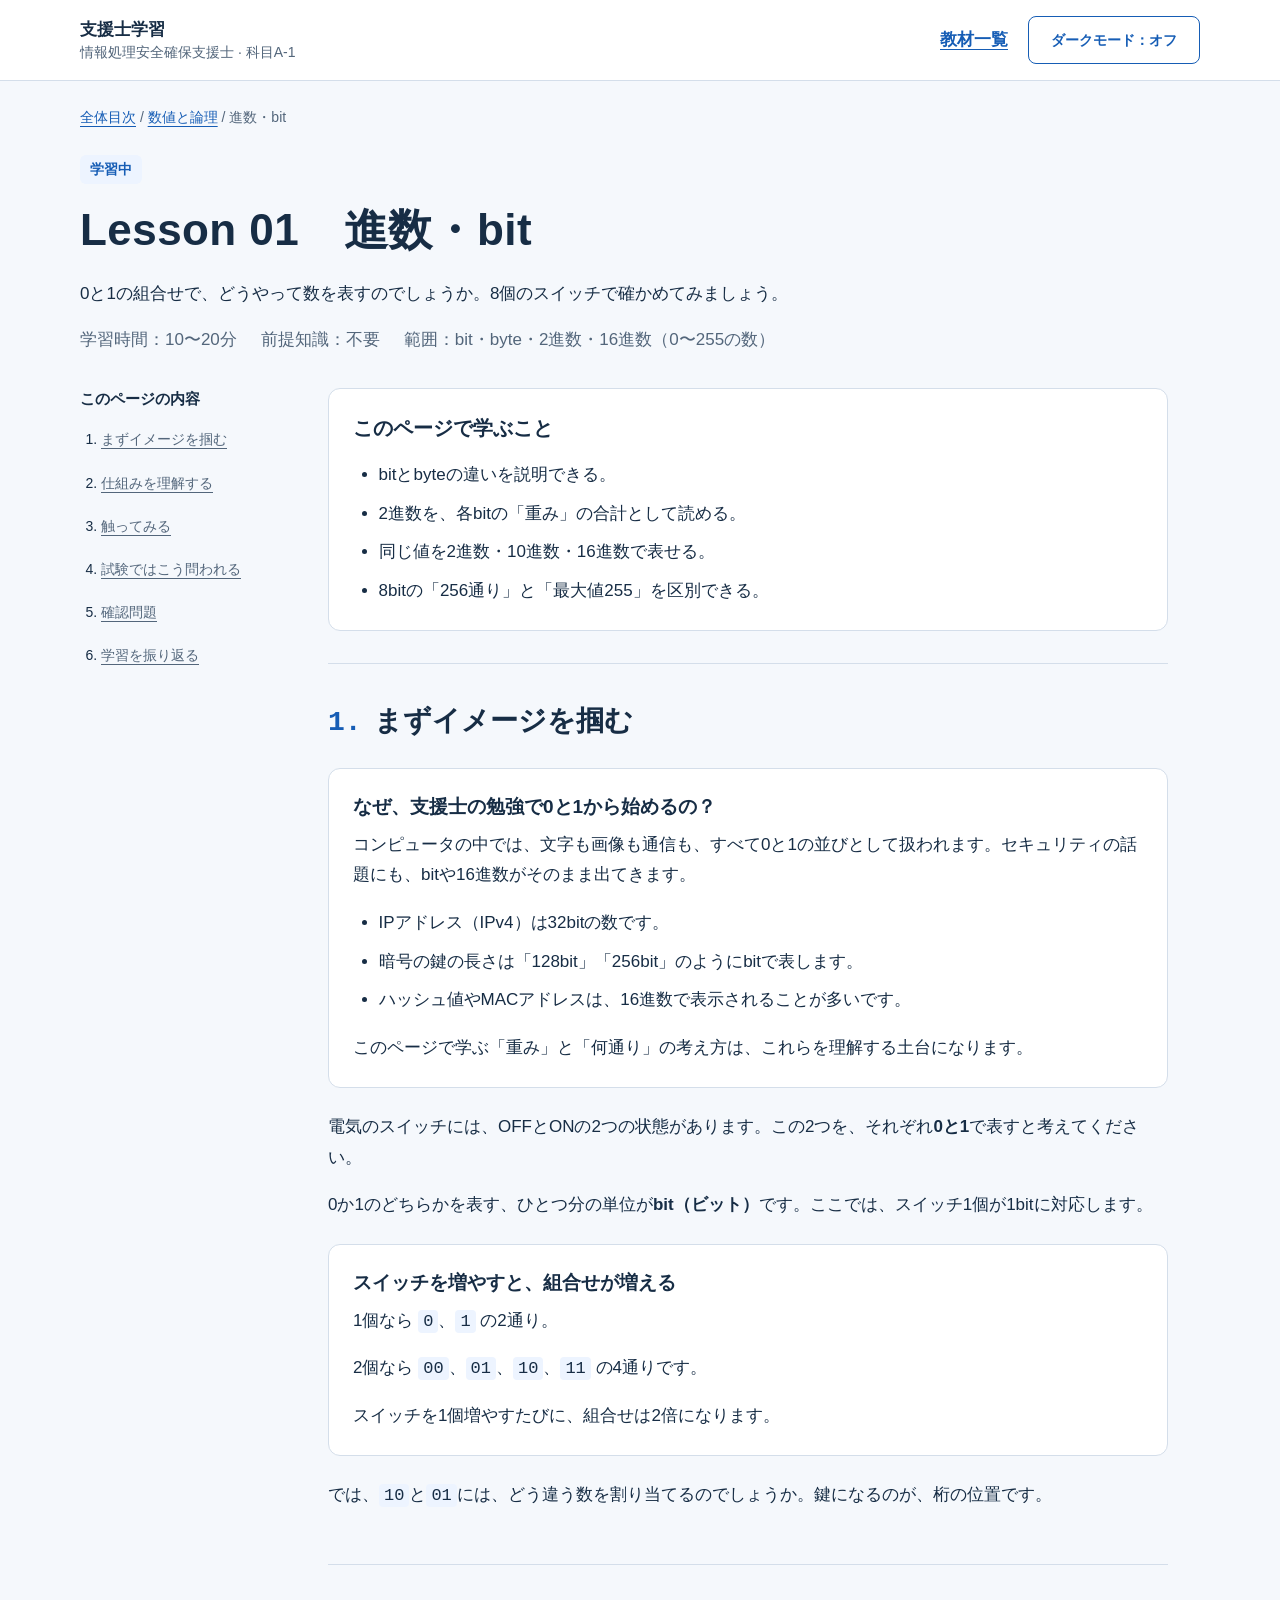
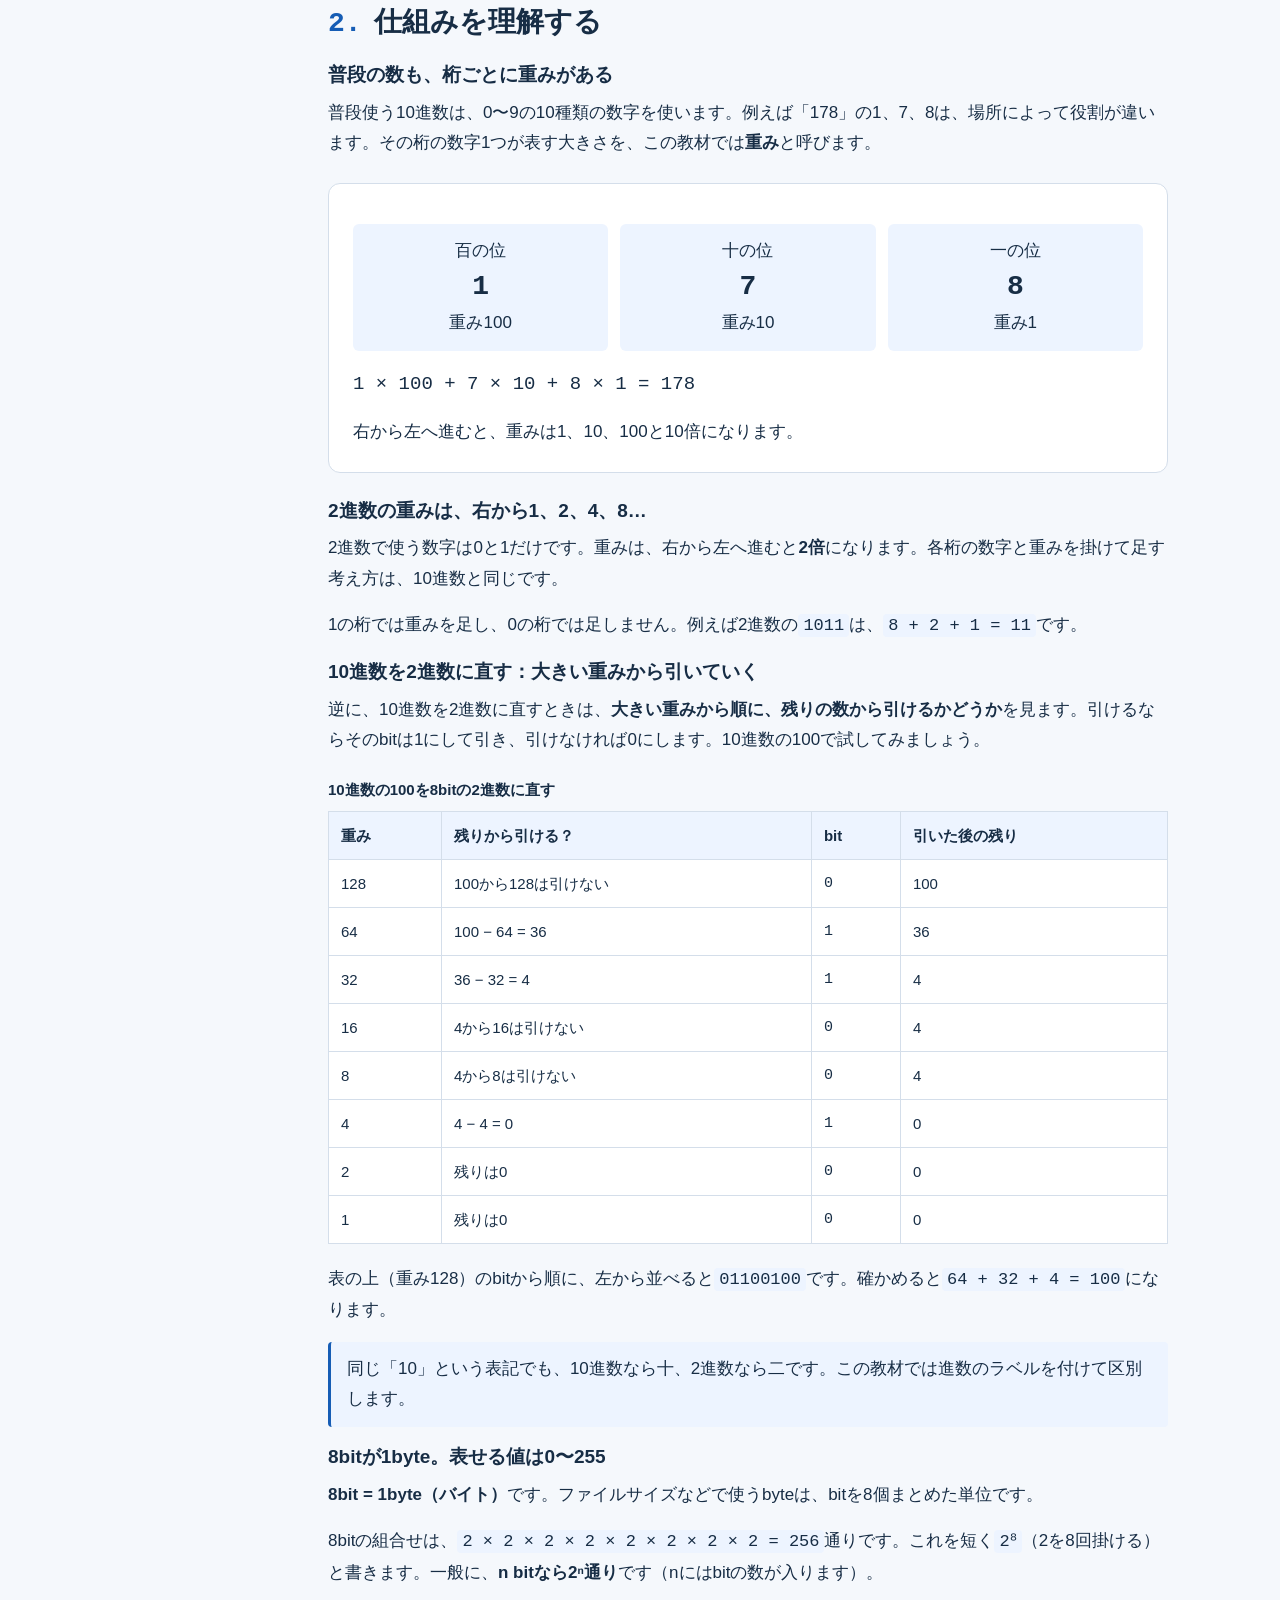
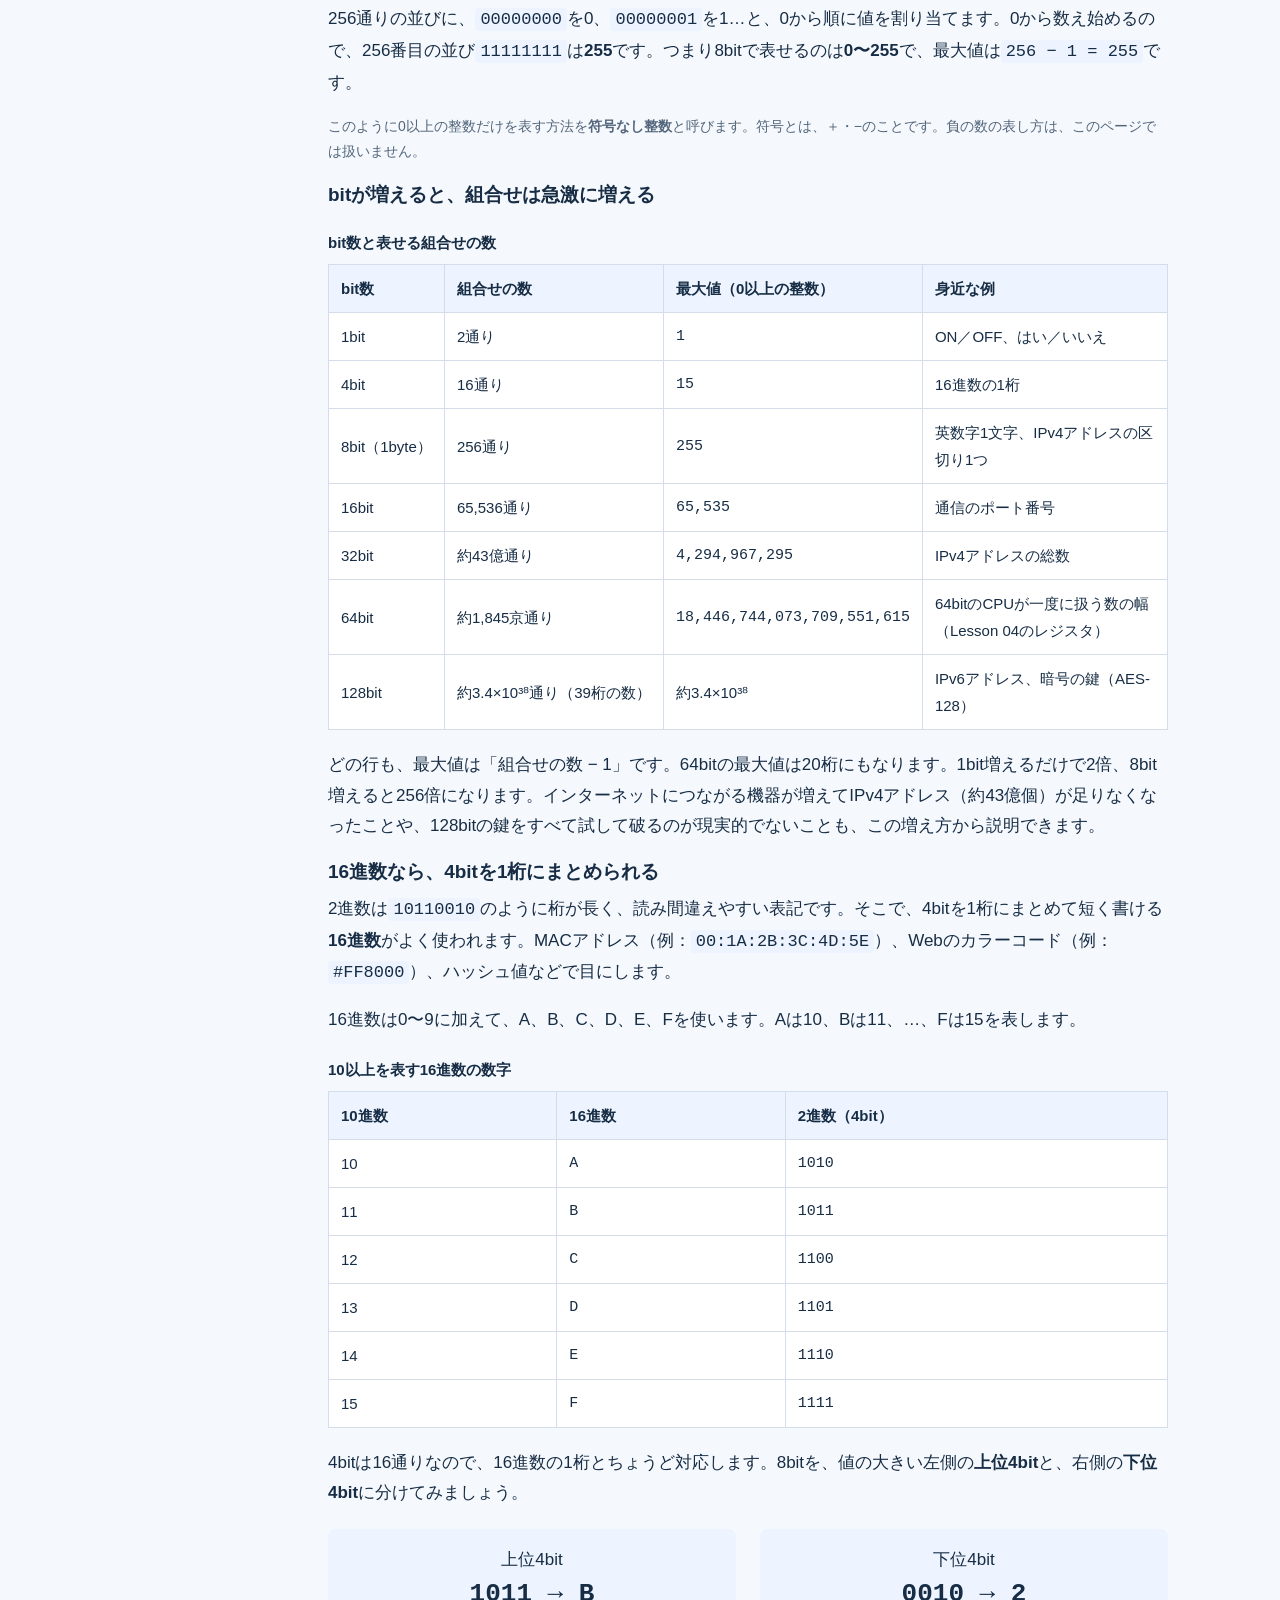
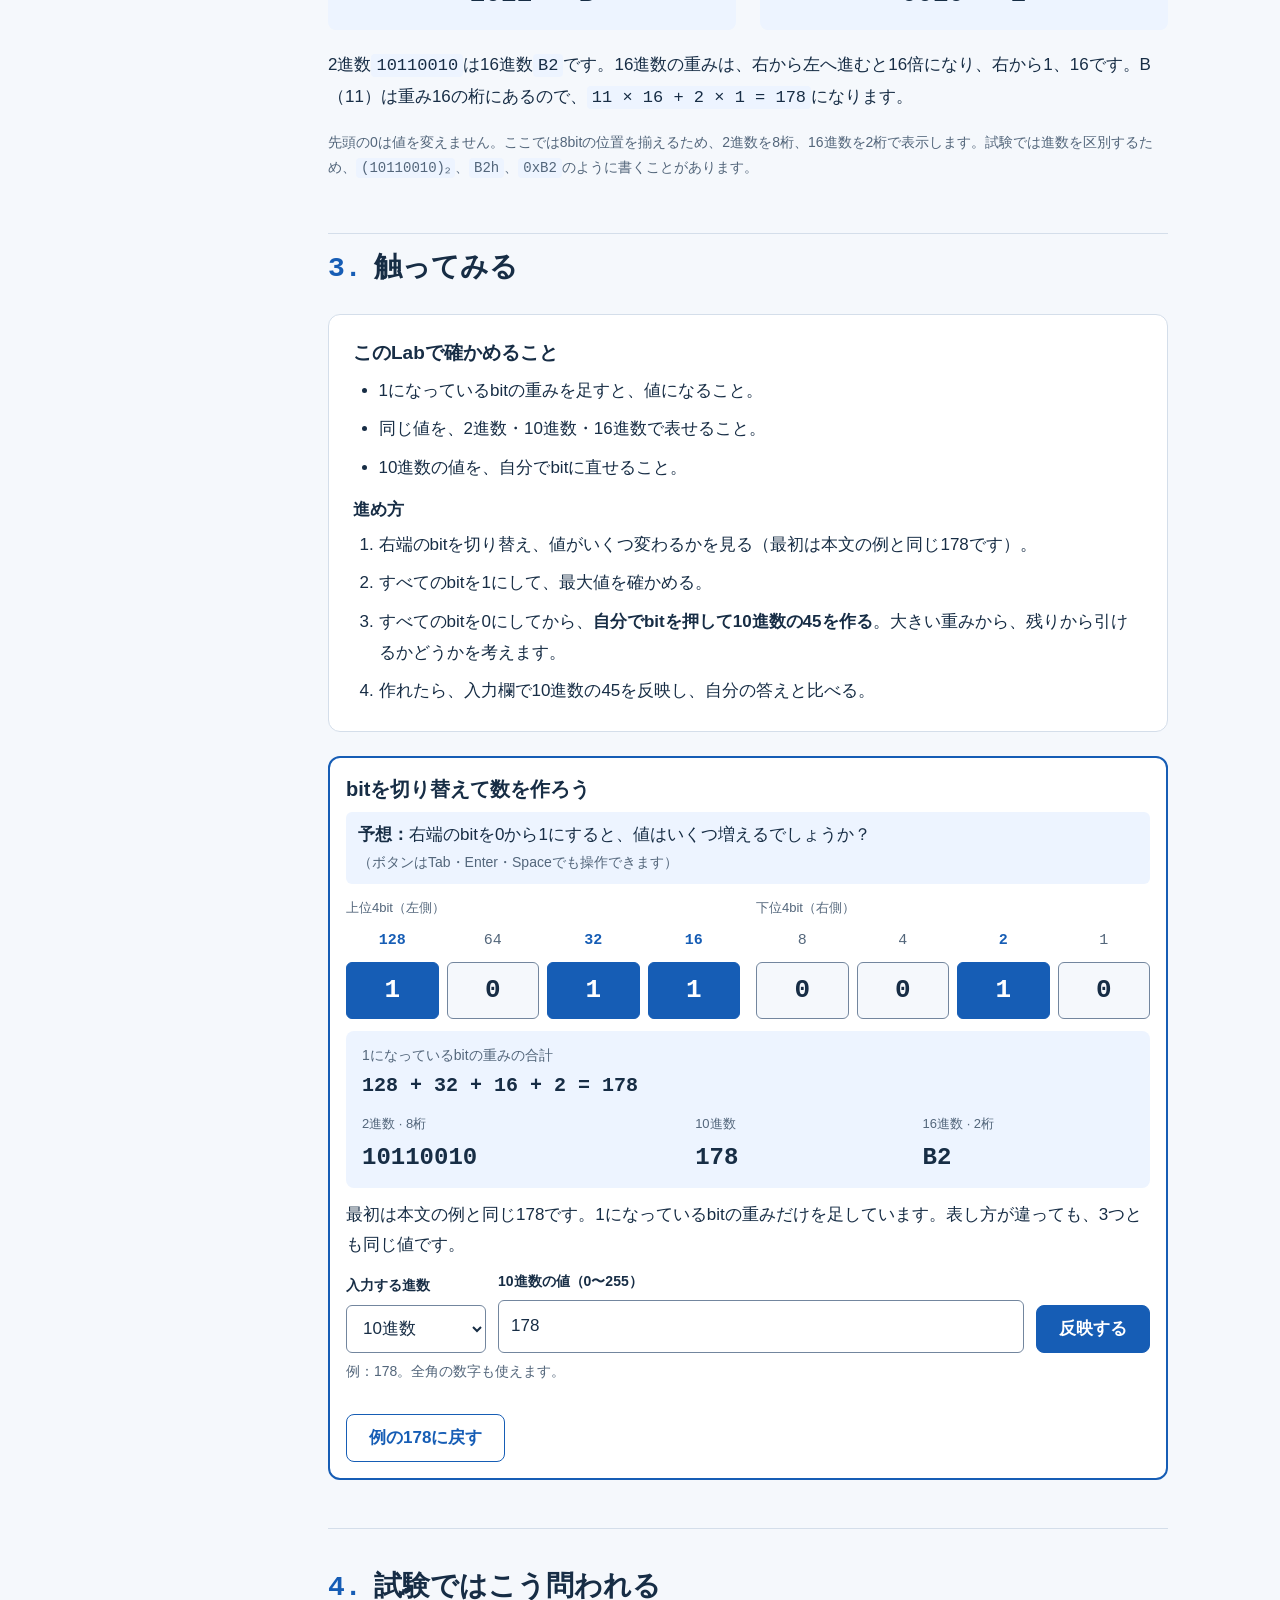
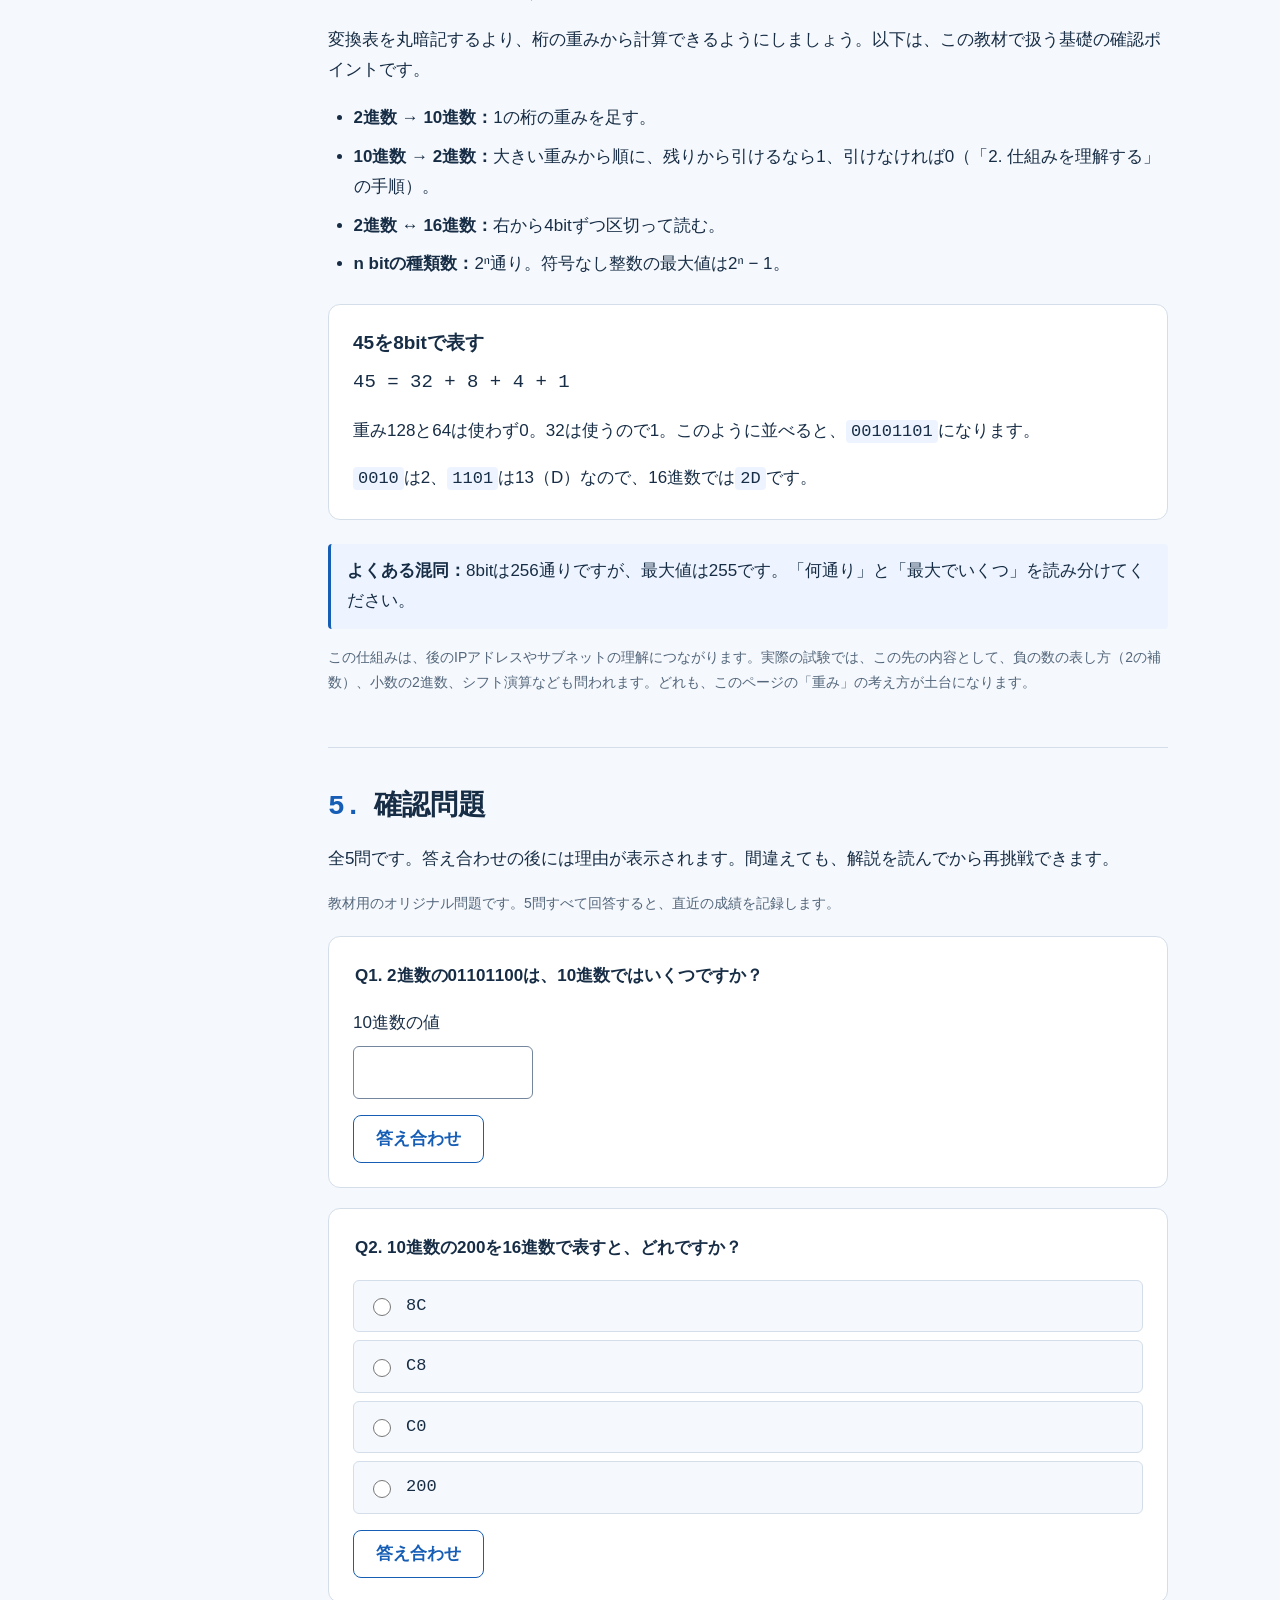
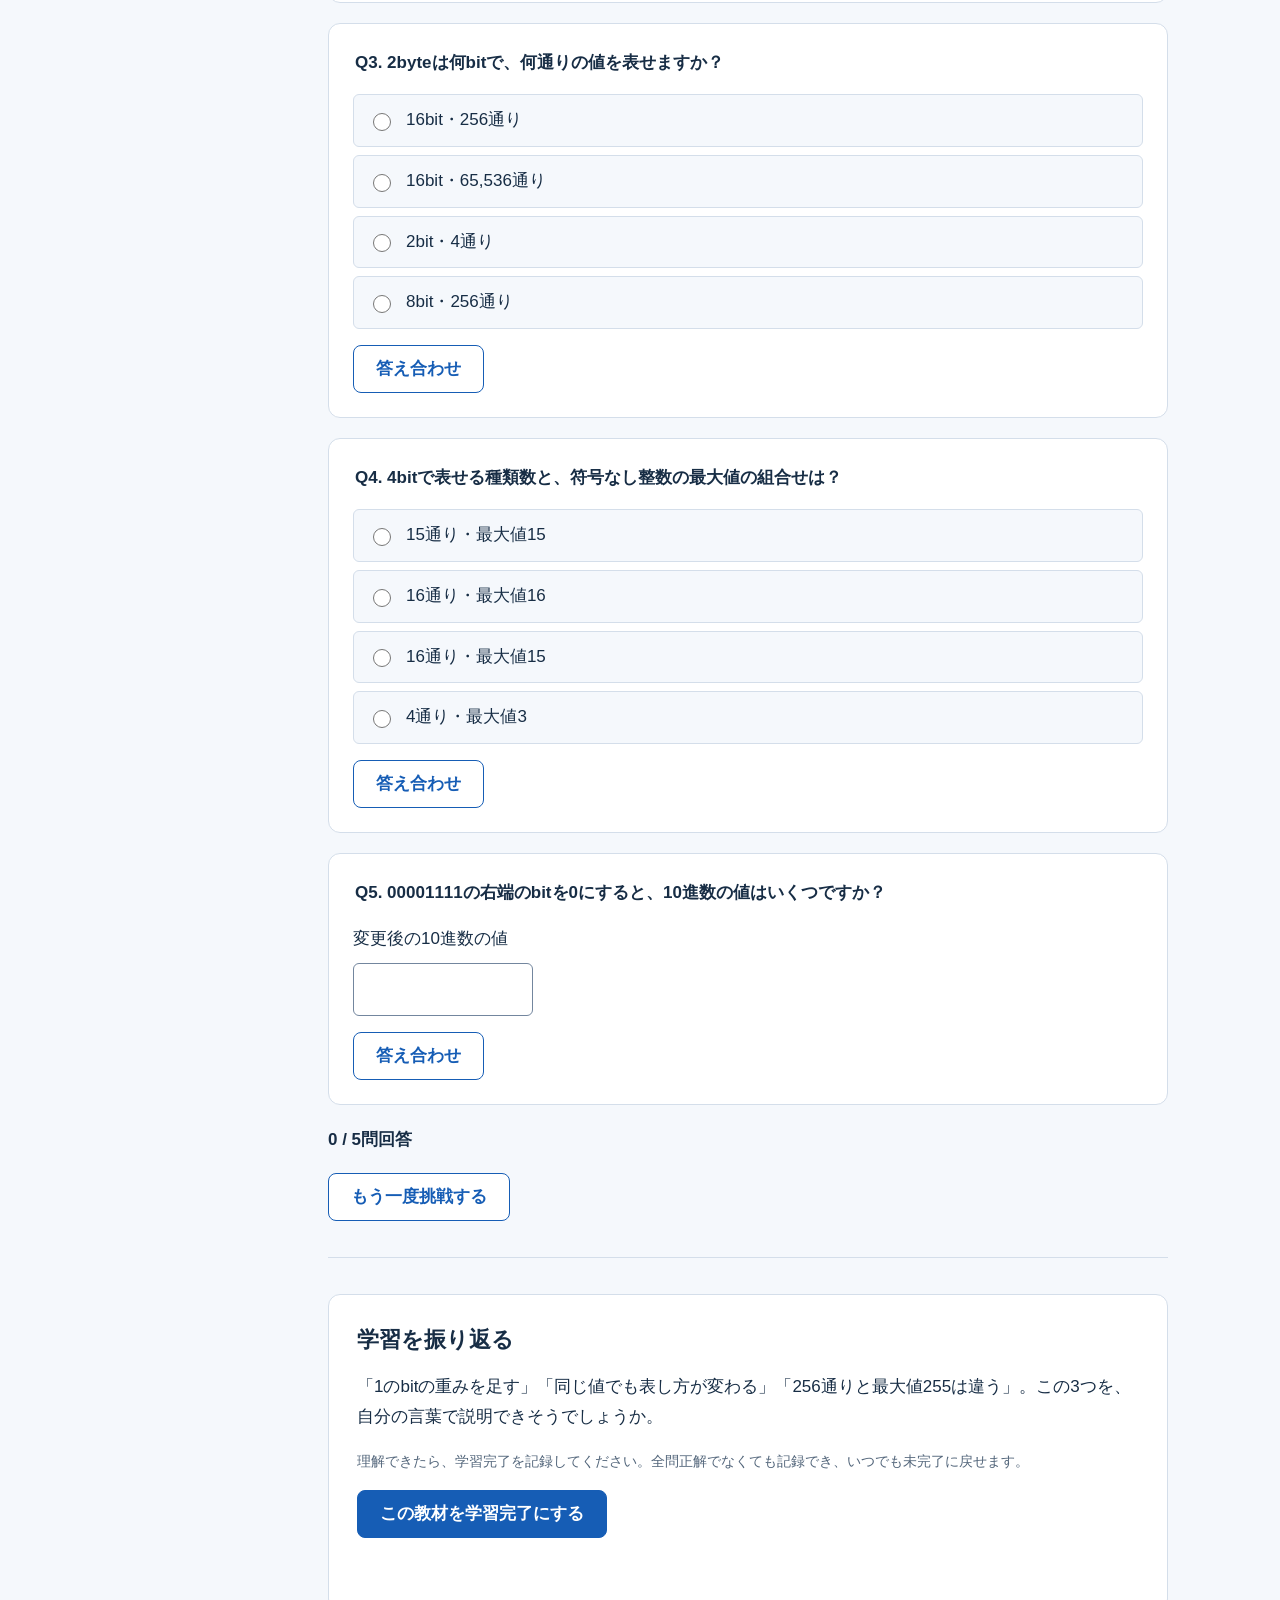
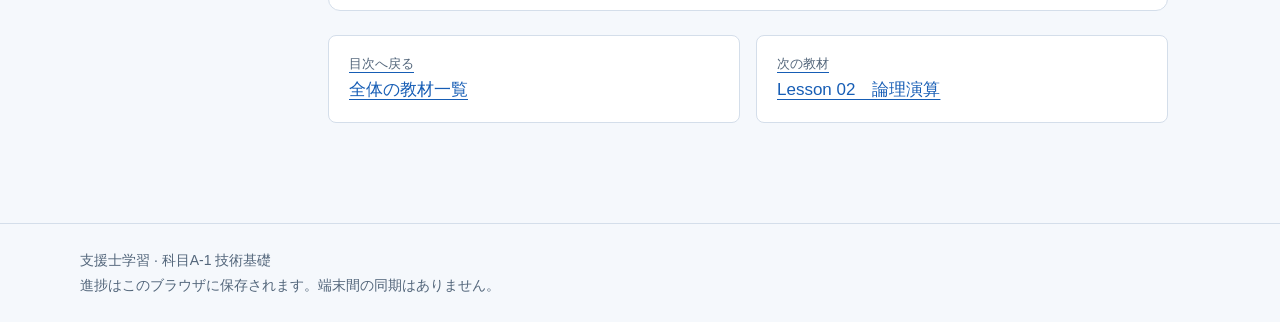
==== commit a0f45464: "Revise lesson 01 for first-time learners Explain why bits matter for security, define weights, show " ====
--- a/lessons/01-number-bit.html
+++ b/lessons/01-number-bit.html
@@ -9,6 +9,7 @@
   <link rel="stylesheet" href="../css/common.css">
   <link rel="stylesheet" href="../css/lesson.css">
   <link rel="stylesheet" href="../css/lab.css">
+  <link rel="stylesheet" href="../css/number-system.css">
   <script src="../js/curriculum.js" defer></script>
   <script src="../js/progress.js" defer></script>
   <script src="../js/common.js" defer></script>
@@ -27,7 +28,7 @@
       <span class="status" data-lesson-status="01">未学習</span>
       <h1>Lesson 01　進数・bit</h1>
       <p>0と1の組合せで、どうやって数を表すのでしょうか。8個のスイッチで確かめてみましょう。</p>
-      <div class="lesson-meta"><span>学習時間：10〜20分</span><span>前提知識：不要</span><span>範囲：0〜255の符号なし整数</span></div>
+      <div class="lesson-meta"><span>学習時間：10〜20分</span><span>前提知識：不要</span><span>範囲：bit・byte・2進数・16進数（0〜255の数）</span></div>
     </header>
     <div class="lesson-layout">
       <nav class="lesson-toc" aria-label="ページ内目次">
@@ -41,6 +42,12 @@
         </section>
         <section id="image" class="lesson-section" aria-labelledby="image-title">
           <h2 id="image-title"><span class="section-number">1.</span>まずイメージを掴む</h2>
+          <div class="example">
+            <h3>なぜ、支援士の勉強で0と1から始めるの？</h3>
+            <p>コンピュータの中では、文字も画像も通信も、すべて0と1の並びとして扱われます。セキュリティの話題にも、bitや16進数がそのまま出てきます。</p>
+            <ul><li>IPアドレス（IPv4）は32bitの数です。</li><li>暗号の鍵の長さは「128bit」「256bit」のようにbitで表します。</li><li>ハッシュ値やMACアドレスは、16進数で表示されることが多いです。</li></ul>
+            <p>このページで学ぶ「重み」と「何通り」の考え方は、これらを理解する土台になります。</p>
+          </div>
           <p>電気のスイッチには、OFFとONの2つの状態があります。この2つを、それぞれ<strong>0と1</strong>で表すと考えてください。</p>
           <p>0か1のどちらかを表す、ひとつ分の単位が<strong>bit（ビット）</strong>です。ここでは、スイッチ1個が1bitに対応します。</p>
           <div class="example">
@@ -54,7 +61,7 @@
         <section id="mechanism" class="lesson-section" aria-labelledby="mechanism-title">
           <h2 id="mechanism-title"><span class="section-number">2.</span>仕組みを理解する</h2>
           <h3>普段の数も、桁ごとに重みがある</h3>
-          <p>普段使う10進数は、0〜9の10種類の数字を使います。例えば「178」の1、7、8は、場所によって役割が違います。</p>
+          <p>普段使う10進数は、0〜9の10種類の数字を使います。例えば「178」の1、7、8は、場所によって役割が違います。その桁の数字1つが表す大きさを、この教材では<strong>重み</strong>と呼びます。</p>
           <div class="example">
             <div class="place-values"><div class="place-value">百の位<strong>1</strong>重み100</div><div class="place-value">十の位<strong>7</strong>重み10</div><div class="place-value">一の位<strong>8</strong>重み1</div></div>
             <p class="formula">1 × 100 + 7 × 10 + 8 × 1 = 178</p>
@@ -63,31 +70,47 @@
           <h3>2進数の重みは、右から1、2、4、8…</h3>
           <p>2進数で使う数字は0と1だけです。重みは、右から左へ進むと<strong>2倍</strong>になります。各桁の数字と重みを掛けて足す考え方は、10進数と同じです。</p>
           <p>1の桁では重みを足し、0の桁では足しません。例えば2進数の<code>1011</code>は、<code>8 + 2 + 1 = 11</code>です。</p>
+          <h3>10進数を2進数に直す：大きい重みから引いていく</h3>
+          <p>逆に、10進数を2進数に直すときは、<strong>大きい重みから順に、残りの数から引けるかどうか</strong>を見ます。引けるならそのbitは1にして引き、引けなければ0にします。10進数の100で試してみましょう。</p>
+          <table class="reference-table">
+            <caption>10進数の100を8bitの2進数に直す</caption>
+            <thead><tr><th scope="col">重み</th><th scope="col">残りから引ける？</th><th scope="col">bit</th><th scope="col">引いた後の残り</th></tr></thead>
+            <tbody><tr><td>128</td><td>100から128は引けない</td><td class="number">0</td><td>100</td></tr><tr><td>64</td><td>100 − 64 = 36</td><td class="number">1</td><td>36</td></tr><tr><td>32</td><td>36 − 32 = 4</td><td class="number">1</td><td>4</td></tr><tr><td>16</td><td>4から16は引けない</td><td class="number">0</td><td>4</td></tr><tr><td>8</td><td>4から8は引けない</td><td class="number">0</td><td>4</td></tr><tr><td>4</td><td>4 − 4 = 0</td><td class="number">1</td><td>0</td></tr><tr><td>2</td><td>残りは0</td><td class="number">0</td><td>0</td></tr><tr><td>1</td><td>残りは0</td><td class="number">0</td><td>0</td></tr></tbody>
+          </table>
+          <p>表の上（重み128）のbitから順に、左から並べると<code>01100100</code>です。確かめると<code>64 + 32 + 4 = 100</code>になります。</p>
           <p class="notice">同じ「10」という表記でも、10進数なら十、2進数なら二です。この教材では進数のラベルを付けて区別します。</p>
           <h3>8bitが1byte。表せる値は0〜255</h3>
           <p><strong>8bit = 1byte（バイト）</strong>です。ファイルサイズなどで使うbyteは、bitを8個まとめた単位です。</p>
-          <p>8bitの組合せは、<code>2 × 2 × 2 × 2 × 2 × 2 × 2 × 2 = 256</code>通りです。これを短く<code>2⁸</code>（2を8回掛ける）と書きます。</p>
-          <p>符号なし整数とは、ここでは負の数を扱わず0以上の整数を表す方法です。0も1通りとして含めるので、8bitの範囲は<strong>0〜255</strong>です。</p>
+          <p>8bitの組合せは、<code>2 × 2 × 2 × 2 × 2 × 2 × 2 × 2 = 256</code>通りです。これを短く<code>2⁸</code>（2を8回掛ける）と書きます。一般に、<strong>n bitなら2ⁿ通り</strong>です（nにはbitの数が入ります）。</p>
+          <p>256通りの並びに、<code>00000000</code>を0、<code>00000001</code>を1…と、0から順に値を割り当てます。0から数え始めるので、256番目の並び<code>11111111</code>は<strong>255</strong>です。つまり8bitで表せるのは<strong>0〜255</strong>で、最大値は<code>256 − 1 = 255</code>です。</p>
+          <p class="small muted">このように0以上の整数だけを表す方法を<strong>符号なし整数</strong>と呼びます。符号とは、＋・−のことです。負の数の表し方は、このページでは扱いません。</p>
+          <h3>bitが増えると、組合せは急激に増える</h3>
+          <div class="table-scroll" tabindex="0" role="region" aria-label="bit数と組合せの数の表。狭い画面では横スクロールできます。"><table class="reference-table bit-scale-table">
+            <caption>bit数と表せる組合せの数</caption>
+            <thead><tr><th scope="col">bit数</th><th scope="col">組合せの数</th><th scope="col">最大値（0以上の整数）</th><th scope="col">身近な例</th></tr></thead>
+            <tbody><tr><td>1bit</td><td>2通り</td><td class="number">1</td><td>ON／OFF、はい／いいえ</td></tr><tr><td>4bit</td><td>16通り</td><td class="number">15</td><td>16進数の1桁</td></tr><tr><td>8bit（1byte）</td><td>256通り</td><td class="number">255</td><td>英数字1文字、IPv4アドレスの区切り1つ</td></tr><tr><td>16bit</td><td>65,536通り</td><td class="number">65,535</td><td>通信のポート番号</td></tr><tr><td>32bit</td><td>約43億通り</td><td class="number">4,294,967,295</td><td>IPv4アドレスの総数</td></tr><tr><td>64bit</td><td>約1,845京通り</td><td class="number">18,446,744,073,709,551,615</td><td>64bitのCPUが一度に扱う数の幅（Lesson 04のレジスタ）</td></tr><tr><td>128bit</td><td>約3.4×10³⁸通り（39桁の数）</td><td>約3.4×10³⁸</td><td>IPv6アドレス、暗号の鍵（AES-128）</td></tr></tbody>
+          </table></div>
+          <p>どの行も、最大値は「組合せの数 − 1」です。64bitの最大値は20桁にもなります。1bit増えるだけで2倍、8bit増えると256倍になります。インターネットにつながる機器が増えてIPv4アドレス（約43億個）が足りなくなったことや、128bitの鍵をすべて試して破るのが現実的でないことも、この増え方から説明できます。</p>
           <h3>16進数なら、4bitを1桁にまとめられる</h3>
+          <p>2進数は<code>10110010</code>のように桁が長く、読み間違えやすい表記です。そこで、4bitを1桁にまとめて短く書ける<strong>16進数</strong>がよく使われます。MACアドレス（例：<code>00:1A:2B:3C:4D:5E</code>）、Webのカラーコード（例：<code>#FF8000</code>）、ハッシュ値などで目にします。</p>
           <p>16進数は0〜9に加えて、A、B、C、D、E、Fを使います。Aは10、Bは11、…、Fは15を表します。</p>
           <table class="reference-table">
             <caption>10以上を表す16進数の数字</caption>
             <thead><tr><th scope="col">10進数</th><th scope="col">16進数</th><th scope="col">2進数（4bit）</th></tr></thead>
             <tbody><tr><td>10</td><td class="number">A</td><td class="number">1010</td></tr><tr><td>11</td><td class="number">B</td><td class="number">1011</td></tr><tr><td>12</td><td class="number">C</td><td class="number">1100</td></tr><tr><td>13</td><td class="number">D</td><td class="number">1101</td></tr><tr><td>14</td><td class="number">E</td><td class="number">1110</td></tr><tr><td>15</td><td class="number">F</td><td class="number">1111</td></tr></tbody>
           </table>
-          <p>4bitは16通りなので、16進数の1桁とちょうど対応します。8bitを上位4bit（左側）と下位4bit（右側）に分けてみましょう。</p>
+          <p>4bitは16通りなので、16進数の1桁とちょうど対応します。8bitを、値の大きい左側の<strong>上位4bit</strong>と、右側の<strong>下位4bit</strong>に分けてみましょう。</p>
           <div class="nibble-example"><div>上位4bit<strong>1011 → B</strong></div><div>下位4bit<strong>0010 → 2</strong></div></div>
-          <p>2進数<code>10110010</code>は16進数<code>B2</code>です。16進数の桁の重みは右から1、16なので、<code>11 × 16 + 2 = 178</code>になります。</p>
-          <p class="small muted">先頭の0は値を変えません。ここでは8bitの位置を揃えるため、2進数を8桁、16進数を2桁で表示します。</p>
+          <p>2進数<code>10110010</code>は16進数<code>B2</code>です。16進数の重みは、右から左へ進むと16倍になり、右から1、16です。B（11）は重み16の桁にあるので、<code>11 × 16 + 2 × 1 = 178</code>になります。</p>
+          <p class="small muted">先頭の0は値を変えません。ここでは8bitの位置を揃えるため、2進数を8桁、16進数を2桁で表示します。試験では進数を区別するため、<code>(10110010)₂</code>、<code>B2h</code>、<code>0xB2</code>のように書くことがあります。</p>
         </section>
         <section id="lab" class="lesson-section" aria-labelledby="lab-title">
           <h2 id="lab-title"><span class="section-number">3.</span>触ってみる</h2>
-          <p>まず結果を予想してから、bitを切り替えてみてください。青いボタンの1は、その重みを合計に加えることを表します。</p>
+          <div class="example lab-goal"><h3>このLabで確かめること</h3><ul><li>1になっているbitの重みを足すと、値になること。</li><li>同じ値を、2進数・10進数・16進数で表せること。</li><li>10進数の値を、自分でbitに直せること。</li></ul><h4>進め方</h4><ol><li>右端のbitを切り替え、値がいくつ変わるかを見る（最初は本文の例と同じ178です）。</li><li>すべてのbitを1にして、最大値を確かめる。</li><li>すべてのbitを0にしてから、<strong>自分でbitを押して10進数の45を作る</strong>。大きい重みから、残りから引けるかどうかを考えます。</li><li>作れたら、入力欄で10進数の45を反映し、自分の答えと比べる。</li></ol></div>
           <noscript><div class="example"><h3>Labの例：178</h3><p class="formula">128 + 32 + 16 + 2 = 178</p><p>2進数：<code>10110010</code> / 10進数：178 / 16進数：<code>B2</code></p></div></noscript>
           <div class="lab" data-number-lab hidden>
             <h3>bitを切り替えて数を作ろう</h3>
-            <p class="small muted">ボタンを押すと0と1が切り替わります。キーボードではTabで移動し、EnterまたはSpaceで操作できます。</p>
-            <p class="prediction"><strong>予想してみよう：</strong>右端のbitを0から1にすると、値はいくつ増えるでしょうか？</p>
+            <p class="prediction"><strong>予想：</strong>右端のbitを0から1にすると、値はいくつ増えるでしょうか？<span class="small muted">（ボタンはTab・Enter・Spaceでも操作できます）</span></p>
             <div class="bit-groups" role="group" aria-label="8bitの値を切り替える">
               <div class="bit-group"><p class="bit-group-label">上位4bit（左側）</p><div class="bit-row">
                 <div class="bit-cell"><span class="bit-weight" aria-hidden="true">128</span><button type="button" class="bit-button" data-bit-weight="128" aria-label="重み128のbit" aria-pressed="true">1</button></div>
@@ -107,51 +130,54 @@
               <p class="lab-equation" data-equation>128 + 32 + 16 + 2 = 178</p>
               <dl class="number-results"><div><dt>2進数 · 8桁</dt><dd data-binary>10110010</dd></div><div><dt>10進数</dt><dd data-decimal>178</dd></div><div><dt>16進数 · 2桁</dt><dd data-hex>B2</dd></div></dl>
             </div>
-            <p class="lab-reason" data-lab-reason>1になっているbitの重みだけを足しています。</p>
+            <p class="lab-reason" data-lab-reason>最初は本文の例と同じ178です。1になっているbitの重みだけを足しています。</p>
             <p class="sr-only" data-lab-status role="status" aria-atomic="true"></p>
             <form novalidate aria-label="進数を選んで数を反映する">
               <div class="converter">
                 <div><label for="number-base">入力する進数</label><select id="number-base"><option value="10">10進数</option><option value="2">2進数</option><option value="16">16進数</option></select></div>
-                <div><label for="number-input">数値（0〜255）</label><input id="number-input" type="text" inputmode="numeric" value="178" autocomplete="off" spellcheck="false" aria-describedby="number-hint number-error"></div>
+                <div><label for="number-input" data-input-label>10進数の値（0〜255）</label><input id="number-input" type="text" inputmode="numeric" value="178" autocomplete="off" spellcheck="false" aria-describedby="number-hint number-error"></div>
                 <button type="submit" class="button">反映する</button>
               </div>
-              <p id="number-hint" class="small muted" data-input-hint>例：178。全角の数字・英字も使えます。</p>
+              <p id="number-hint" class="small muted" data-input-hint>例：178。全角の数字も使えます。</p>
               <p id="number-error" class="input-error error" data-input-error role="status"></p>
             </form>
             <button type="button" class="button secondary" data-lab-reset>例の178に戻す</button>
-            <div class="lab-tasks"><h4>次は、自分で確かめよう</h4><ol><li>右端のbitを切り替え、値の変化を確認する。</li><li>すべて1にして、最大値を確認する。</li><li>10進数の45を反映し、4bitずつ区切ると16進数の2Dになる理由を考える。</li></ol></div>
           </div>
         </section>
         <section id="exam" class="lesson-section" aria-labelledby="exam-title">
           <h2 id="exam-title"><span class="section-number">4.</span>試験ではこう問われる</h2>
           <p>変換表を丸暗記するより、桁の重みから計算できるようにしましょう。以下は、この教材で扱う基礎の確認ポイントです。</p>
-          <ul><li><strong>2進数 → 10進数：</strong>1の桁の重みを足す。</li><li><strong>10進数 → 2進数：</strong>大きい重みから使えるか判断する。45なら32、8、4、1を使う。</li><li><strong>2進数 ↔ 16進数：</strong>右から4bitずつ区切って読む。</li><li><strong>n bitの種類数：</strong>2ⁿ通り。符号なし整数の最大値は2ⁿ − 1。</li></ul>
+          <ul><li><strong>2進数 → 10進数：</strong>1の桁の重みを足す。</li><li><strong>10進数 → 2進数：</strong>大きい重みから順に、残りから引けるなら1、引けなければ0（「2. 仕組みを理解する」の手順）。</li><li><strong>2進数 ↔ 16進数：</strong>右から4bitずつ区切って読む。</li><li><strong>n bitの種類数：</strong>2ⁿ通り。符号なし整数の最大値は2ⁿ − 1。</li></ul>
           <div class="example"><h3>45を8bitで表す</h3><p class="formula">45 = 32 + 8 + 4 + 1</p><p>重み128と64は使わず0。32は使うので1。このように並べると、<code>00101101</code>になります。</p><p><code>0010</code>は2、<code>1101</code>は13（D）なので、16進数では<code>2D</code>です。</p></div>
           <p class="notice"><strong>よくある混同：</strong>8bitは256通りですが、最大値は255です。「何通り」と「最大でいくつ」を読み分けてください。</p>
-          <p class="small muted">この仕組みは、後のIPアドレスやサブネットの理解につながります。負数や小数の表現は、このページでは扱いません。</p>
+          <p class="small muted">この仕組みは、後のIPアドレスやサブネットの理解につながります。実際の試験では、この先の内容として、負の数の表し方（2の補数）、小数の2進数、シフト演算なども問われます。どれも、このページの「重み」の考え方が土台になります。</p>
         </section>
-        <section id="quiz" class="lesson-section" aria-labelledby="quiz-title" data-quiz data-quiz-version="1">
+        <section id="quiz" class="lesson-section" aria-labelledby="quiz-title" data-quiz data-quiz-version="2">
           <h2 id="quiz-title"><span class="section-number">5.</span>確認問題</h2>
-          <p>全4問です。答え合わせの後には理由が表示されます。間違えても、解説を読んでから再挑戦できます。</p>
-          <p class="small muted">教材用のオリジナル問題です。4問すべて回答すると、直近の成績を記録します。</p>
+          <p>全5問です。答え合わせの後には理由が表示されます。間違えても、解説を読んでから再挑戦できます。</p>
+          <p class="small muted">教材用のオリジナル問題です。5問すべて回答すると、直近の成績を記録します。</p>
           <p class="small muted" data-quiz-saved></p>
-          <form class="quiz-question" novalidate data-answer="45" data-explanation="32 + 8 + 4 + 1 = 45です。1になっている桁の重みだけを足します。">
-            <fieldset><legend>Q1. 2進数の00101101は、10進数ではいくつですか？</legend><label class="quiz-number-label" for="q1">10進数の値</label><input id="q1" name="answer" type="text" inputmode="numeric" autocomplete="off" aria-describedby="feedback-q1"></fieldset>
+          <form class="quiz-question" novalidate data-answer="108" data-explanation="64 + 32 + 8 + 4 = 108です。1になっている桁の重みだけを足します。">
+            <fieldset><legend>Q1. 2進数の01101100は、10進数ではいくつですか？</legend><label class="quiz-number-label" for="q1">10進数の値</label><input id="q1" name="answer" type="text" inputmode="numeric" autocomplete="off" aria-describedby="feedback-q1"></fieldset>
             <button type="submit" class="button secondary" hidden>答え合わせ</button><p id="feedback-q1" data-feedback class="quiz-feedback" role="status" hidden></p>
           </form>
-          <form class="quiz-question" novalidate data-answer="2D" data-explanation="45 = 2 × 16 + 13です。13を表す数字はDなので、16進数では2Dになります。">
-            <fieldset><legend>Q2. 10進数の45を16進数で表すと、どれですか？</legend><div class="quiz-options"><label><input type="radio" name="answer" value="2B" aria-describedby="feedback-q2"><span class="number">2B</span></label><label><input type="radio" name="answer" value="2D" aria-describedby="feedback-q2"><span class="number">2D</span></label><label><input type="radio" name="answer" value="D2" aria-describedby="feedback-q2"><span class="number">D2</span></label><label><input type="radio" name="answer" value="45" aria-describedby="feedback-q2"><span class="number">45</span></label></div></fieldset>
+          <form class="quiz-question" novalidate data-answer="C8" data-explanation="200 = 128 + 64 + 8なので、2進数では11001000です。4bitずつ区切ると1100（12＝C）と1000（8）なので、16進数ではC8です。">
+            <fieldset><legend>Q2. 10進数の200を16進数で表すと、どれですか？</legend><div class="quiz-options"><label><input type="radio" name="answer" value="8C" aria-describedby="feedback-q2"><span class="number">8C</span></label><label><input type="radio" name="answer" value="C8" aria-describedby="feedback-q2"><span class="number">C8</span></label><label><input type="radio" name="answer" value="C0" aria-describedby="feedback-q2"><span class="number">C0</span></label><label><input type="radio" name="answer" value="200" aria-describedby="feedback-q2"><span class="number">200</span></label></div></fieldset>
             <button type="submit" class="button secondary" hidden>答え合わせ</button><p id="feedback-q2" data-feedback class="quiz-feedback" role="status" hidden></p>
           </form>
-          <form class="quiz-question" novalidate data-answer="256-255" data-explanation="2⁸ = 256通りです。0を含むので、符号なし整数の最大値は256 − 1 = 255です。">
-            <fieldset><legend>Q3. 8bitの種類数と、符号なし整数の最大値の組合せは？</legend><div class="quiz-options"><label><input type="radio" name="answer" value="255-255" aria-describedby="feedback-q3"><span>255通り・最大値255</span></label><label><input type="radio" name="answer" value="256-256" aria-describedby="feedback-q3"><span>256通り・最大値256</span></label><label><input type="radio" name="answer" value="256-255" aria-describedby="feedback-q3"><span>256通り・最大値255</span></label><label><input type="radio" name="answer" value="8-7" aria-describedby="feedback-q3"><span>8通り・最大値7</span></label></div></fieldset>
+          <form class="quiz-question" novalidate data-answer="16-65536" data-explanation="1byte＝8bitなので、2byteは16bitです。16bitの組合せは2¹⁶ = 65,536通りです。">
+            <fieldset><legend>Q3. 2byteは何bitで、何通りの値を表せますか？</legend><div class="quiz-options"><label><input type="radio" name="answer" value="16-256" aria-describedby="feedback-q3"><span>16bit・256通り</span></label><label><input type="radio" name="answer" value="16-65536" aria-describedby="feedback-q3"><span>16bit・65,536通り</span></label><label><input type="radio" name="answer" value="2-4" aria-describedby="feedback-q3"><span>2bit・4通り</span></label><label><input type="radio" name="answer" value="8-256" aria-describedby="feedback-q3"><span>8bit・256通り</span></label></div></fieldset>
             <button type="submit" class="button secondary" hidden>答え合わせ</button><p id="feedback-q3" data-feedback class="quiz-feedback" role="status" hidden></p>
           </form>
-          <form class="quiz-question" novalidate data-answer="14" data-explanation="00001111は15です。右端のbitの重みは1なので、0にすると15 − 1 = 14になります。">
-            <fieldset><legend>Q4. 00001111の右端のbitを0にすると、10進数の値はいくつですか？</legend><label class="quiz-number-label" for="q4">変更後の10進数の値</label><input id="q4" name="answer" type="text" inputmode="numeric" autocomplete="off" aria-describedby="feedback-q4"></fieldset>
+          <form class="quiz-question" novalidate data-answer="16-15" data-explanation="2⁴ = 16通りです。0から数えるので、最大値は16 − 1 = 15（2進数で1111、16進数でF）です。">
+            <fieldset><legend>Q4. 4bitで表せる種類数と、符号なし整数の最大値の組合せは？</legend><div class="quiz-options"><label><input type="radio" name="answer" value="15-15" aria-describedby="feedback-q4"><span>15通り・最大値15</span></label><label><input type="radio" name="answer" value="16-16" aria-describedby="feedback-q4"><span>16通り・最大値16</span></label><label><input type="radio" name="answer" value="16-15" aria-describedby="feedback-q4"><span>16通り・最大値15</span></label><label><input type="radio" name="answer" value="4-3" aria-describedby="feedback-q4"><span>4通り・最大値3</span></label></div></fieldset>
             <button type="submit" class="button secondary" hidden>答え合わせ</button><p id="feedback-q4" data-feedback class="quiz-feedback" role="status" hidden></p>
           </form>
-          <p class="quiz-summary" data-quiz-summary role="status">0 / 4問回答</p>
+          <form class="quiz-question" novalidate data-answer="14" data-explanation="00001111は15です。右端のbitの重みは1なので、0にすると15 − 1 = 14になります。">
+            <fieldset><legend>Q5. 00001111の右端のbitを0にすると、10進数の値はいくつですか？</legend><label class="quiz-number-label" for="q5">変更後の10進数の値</label><input id="q5" name="answer" type="text" inputmode="numeric" autocomplete="off" aria-describedby="feedback-q5"></fieldset>
+            <button type="submit" class="button secondary" hidden>答え合わせ</button><p id="feedback-q5" data-feedback class="quiz-feedback" role="status" hidden></p>
+          </form>
+          <p class="quiz-summary" data-quiz-summary role="status">0 / 5問回答</p>
           <button type="button" class="button secondary" data-quiz-reset hidden>もう一度挑戦する</button>
         </section>
         <section id="complete" class="lesson-section" aria-labelledby="complete-title">
--- a/css/number-system.css
+++ b/css/number-system.css
@@ -0,0 +1,18 @@
+body[data-lesson-id="01"] #lab { padding-top: 12px; }
+.lab-goal ul, .lab-goal ol { margin-block: 4px 0; }
+.lab-goal h4 { margin: 12px 0 4px; }
+[data-number-lab] { padding: 16px; margin-block: 12px; }
+[data-number-lab] h3 { font-size: 20px; margin-bottom: 8px; }
+[data-number-lab] .prediction { padding: 8px 12px; margin-block: 8px; }
+[data-number-lab] .prediction .small { display: block; }
+[data-number-lab] .bit-groups { margin-block: 12px; }
+[data-number-lab] .lab-result { padding: 12px 16px; margin-block: 12px; }
+[data-number-lab] .lab-result > .small { margin: 0; }
+[data-number-lab] .lab-equation { margin-bottom: 8px; }
+[data-number-lab] .lab-reason { min-height: 3.2em; margin-block: 8px; }
+[data-number-lab] form .small { margin: 6px 0 0; }
+[data-number-lab] .input-error { min-height: 24px; margin-block: 2px 4px; }
+.table-scroll { overflow-x: auto; margin-block: 20px; }
+.table-scroll .reference-table { margin-block: 0; }
+.bit-scale-table td:nth-child(-n+3) { white-space: nowrap; }
+.bit-scale-table td:last-child { min-width: 14em; }
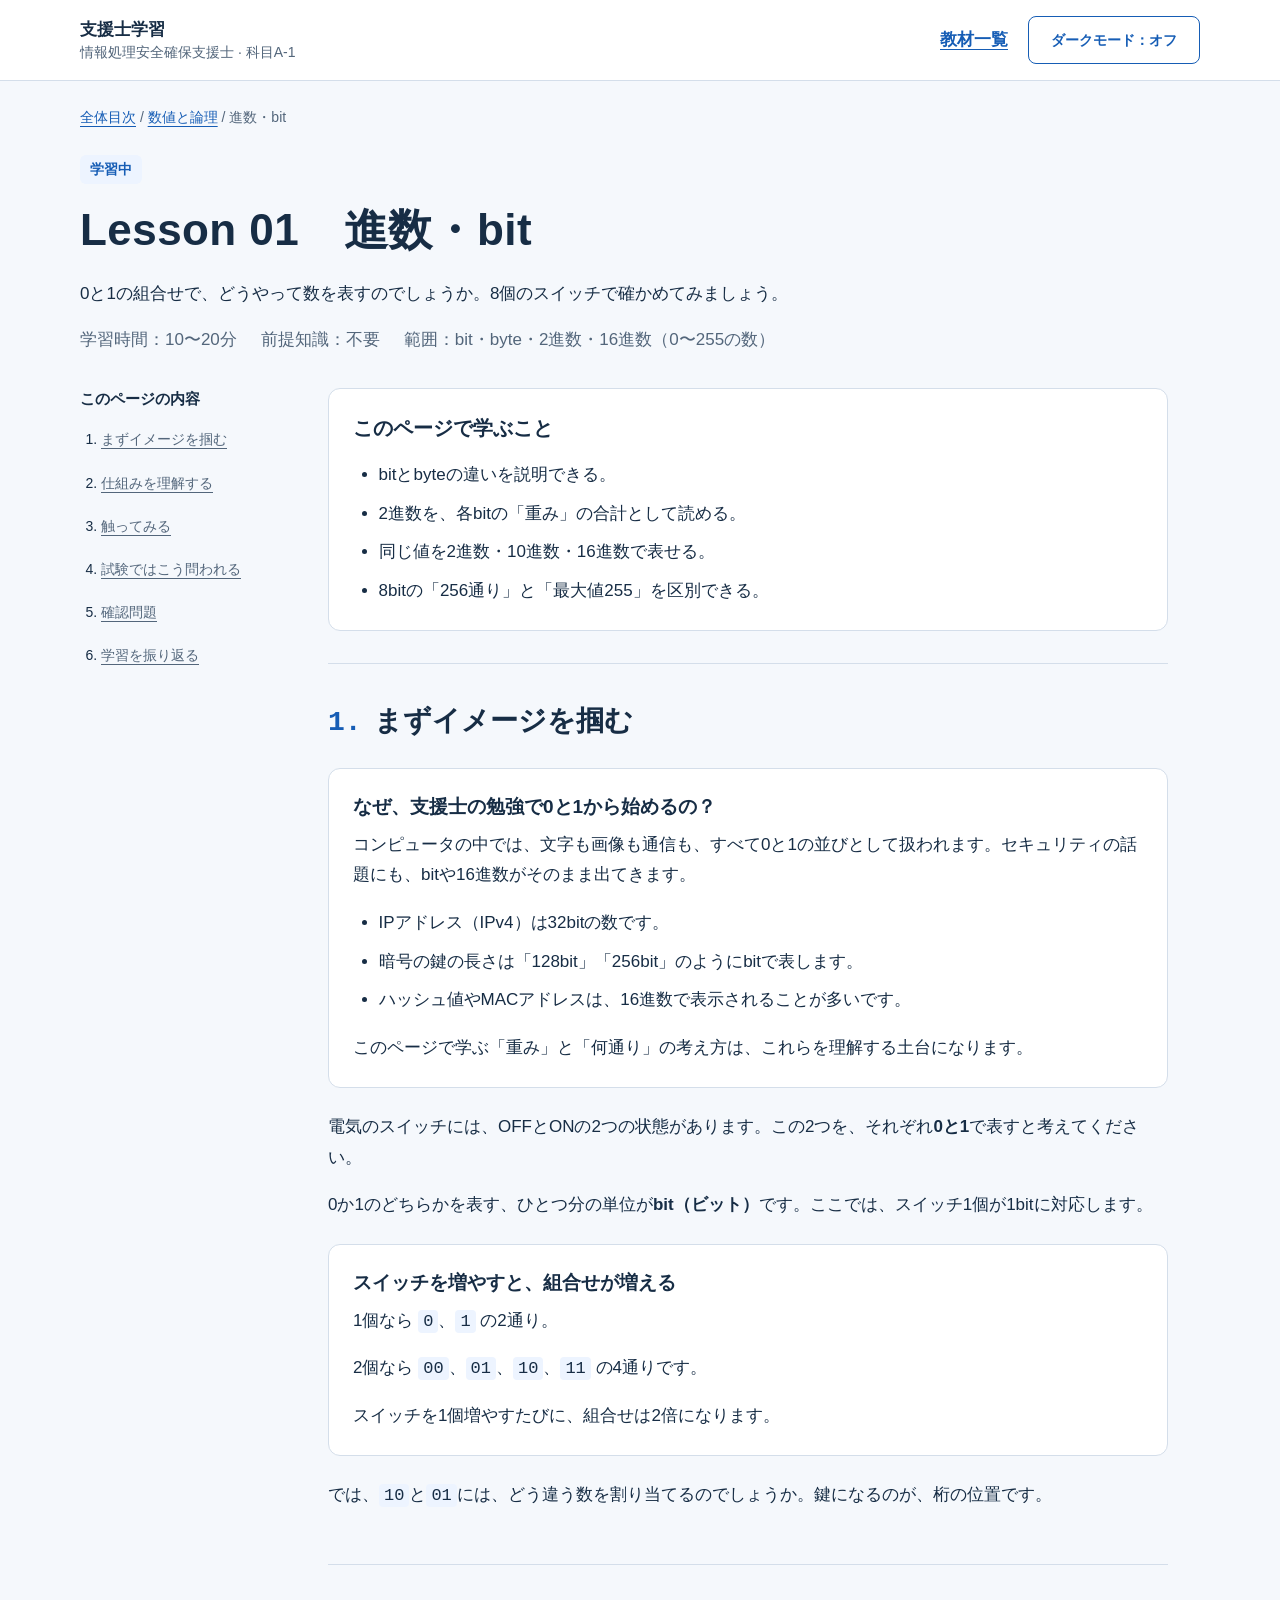
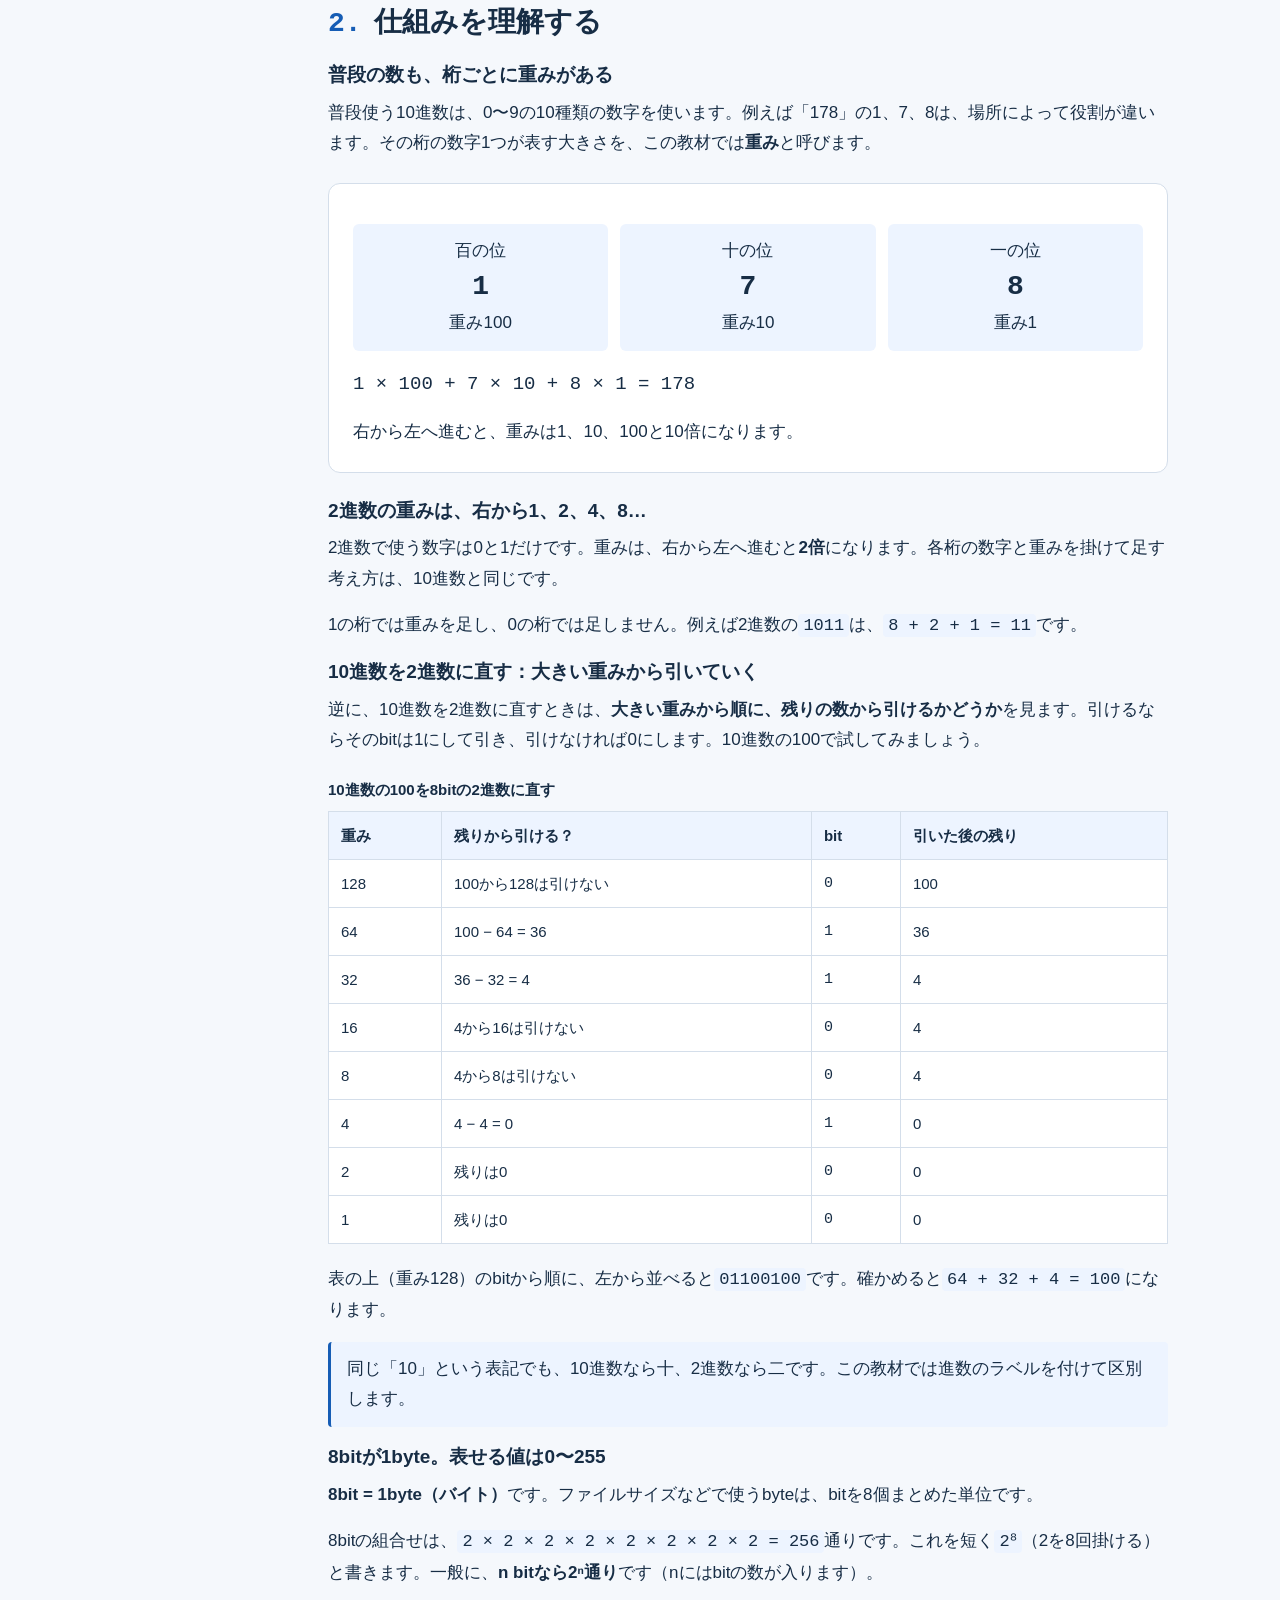
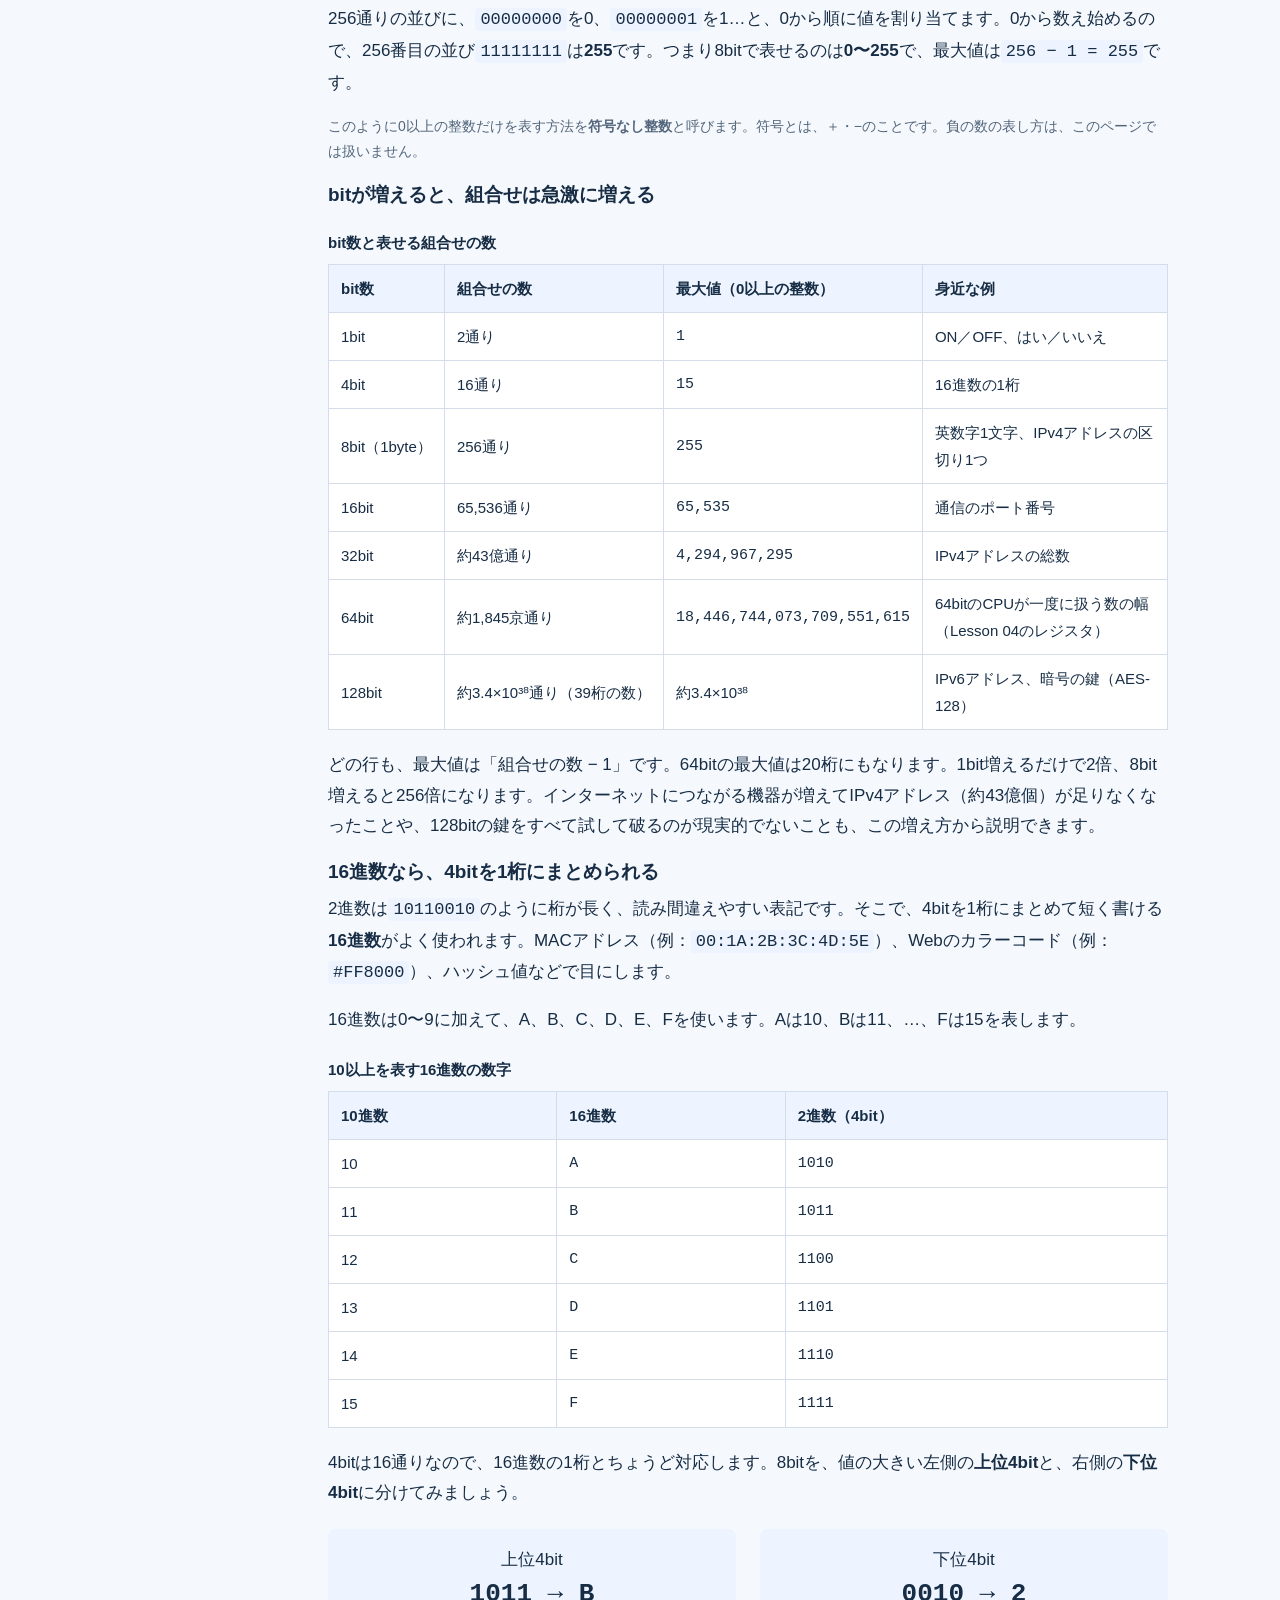
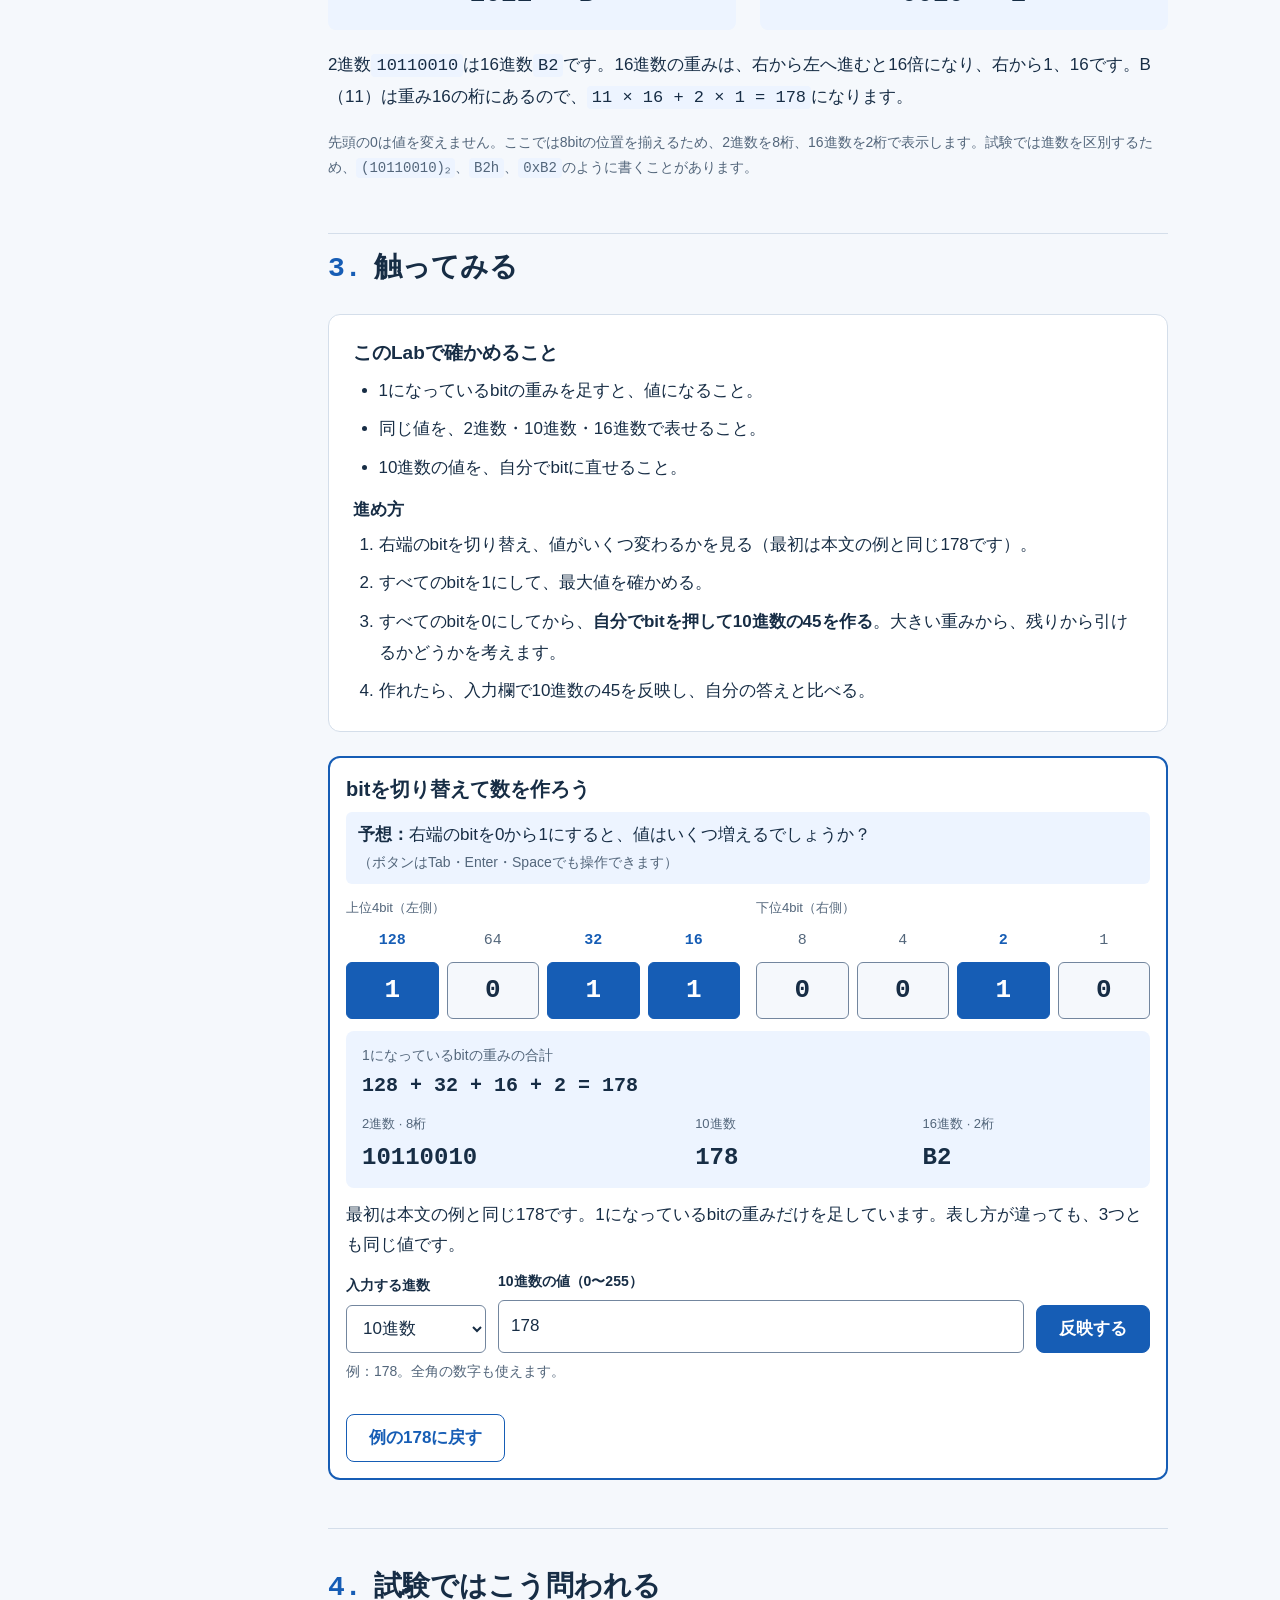
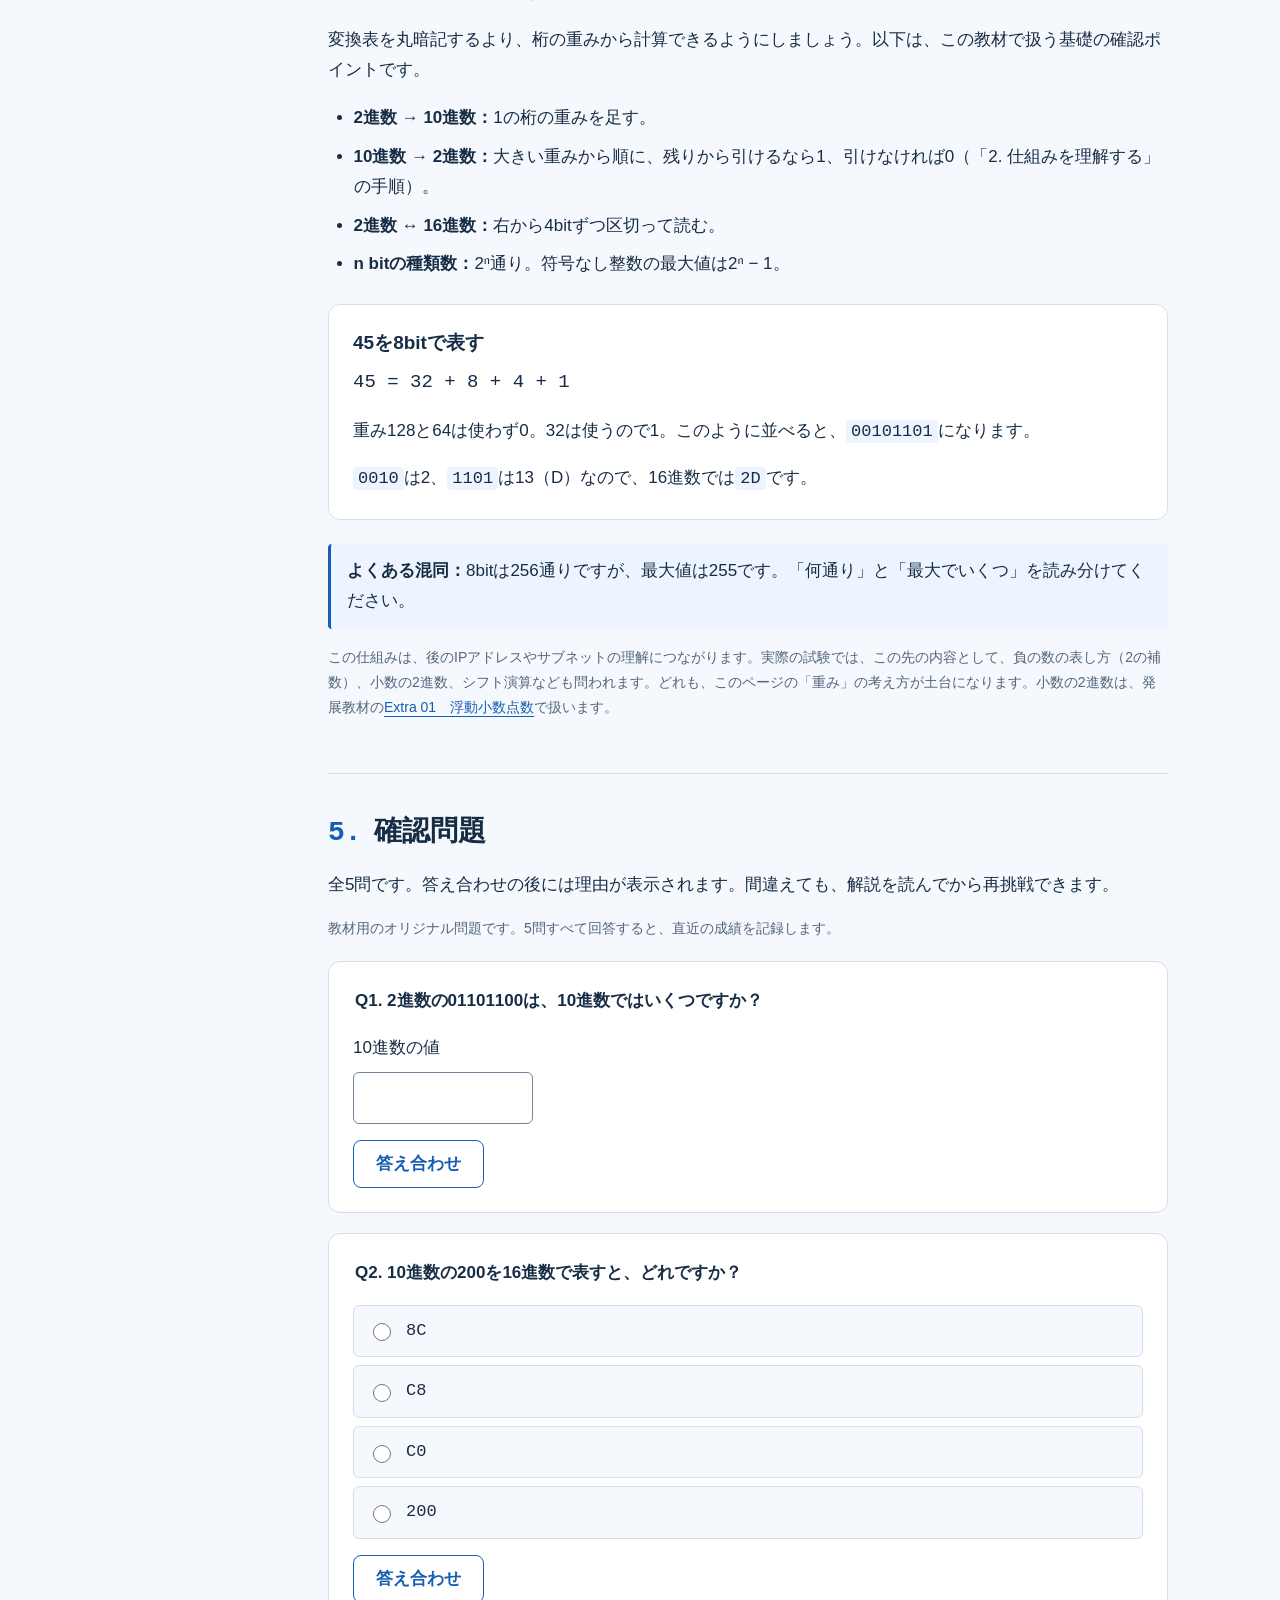
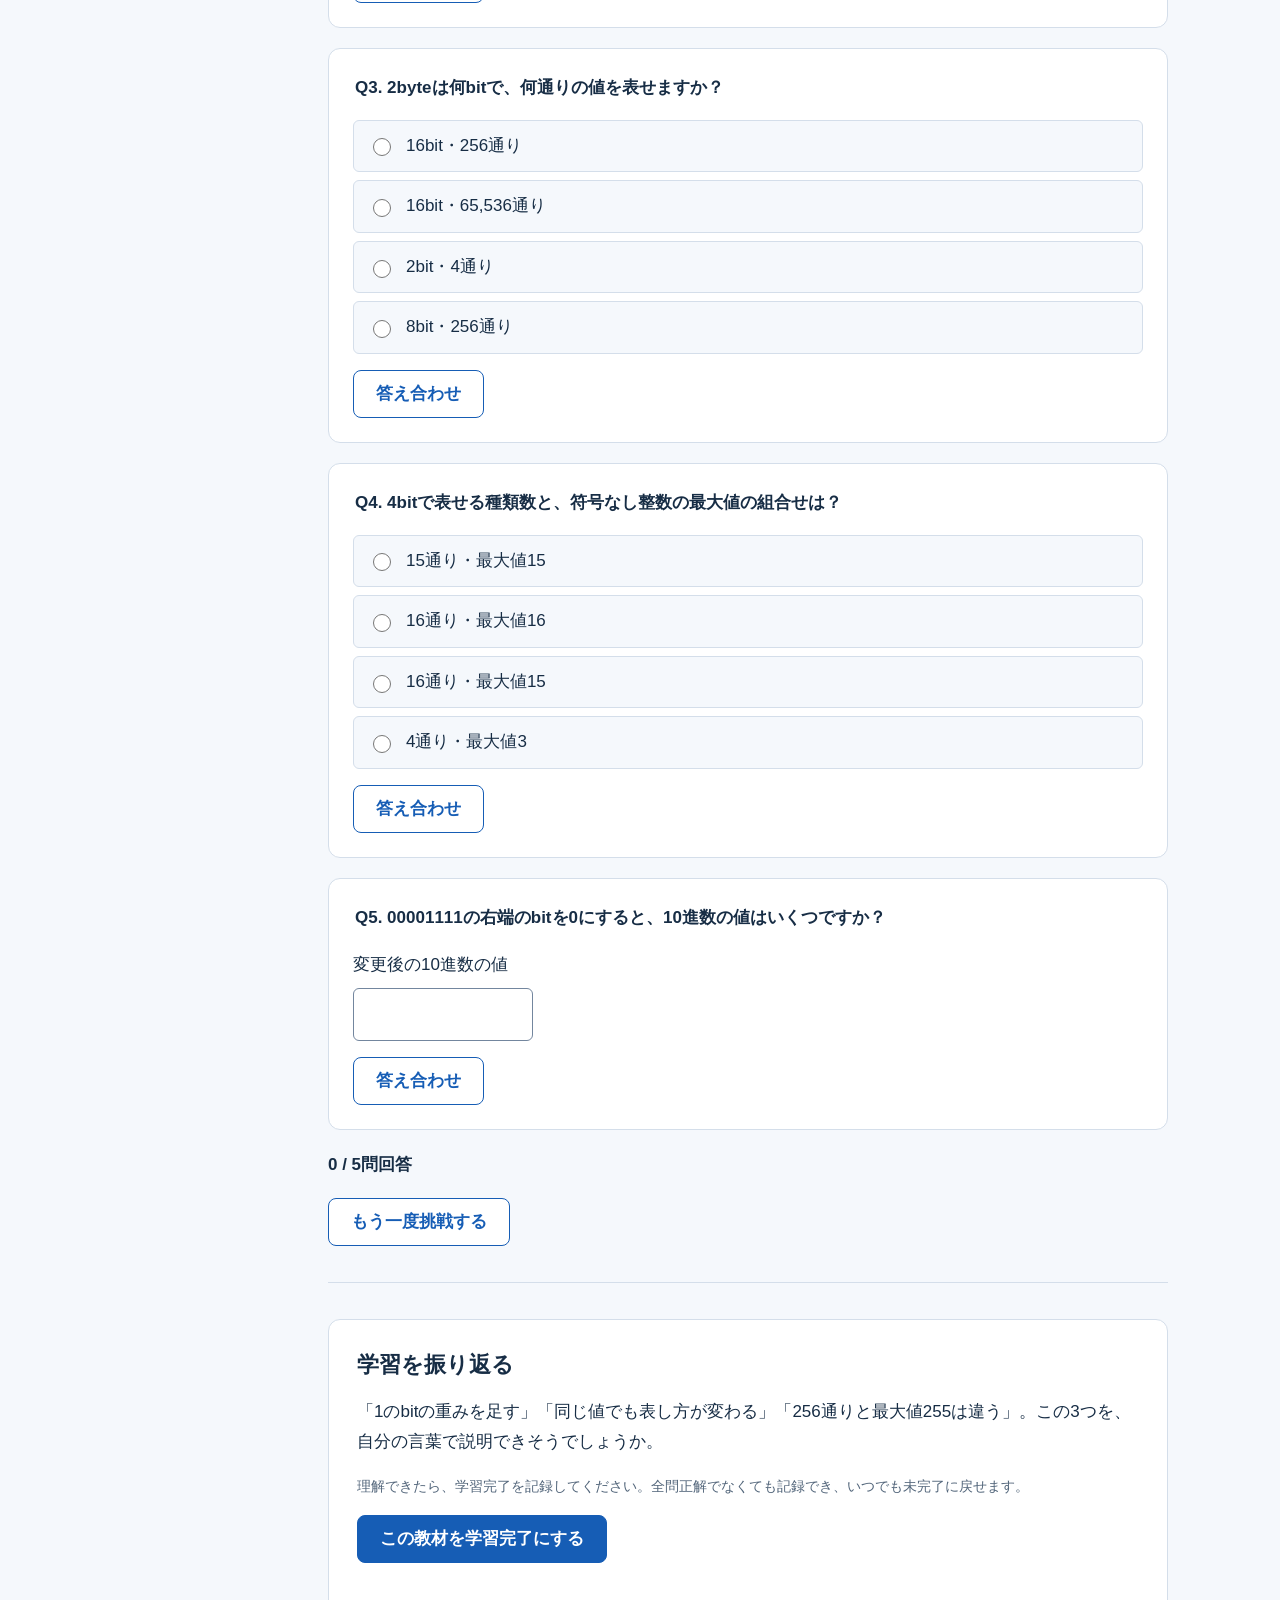
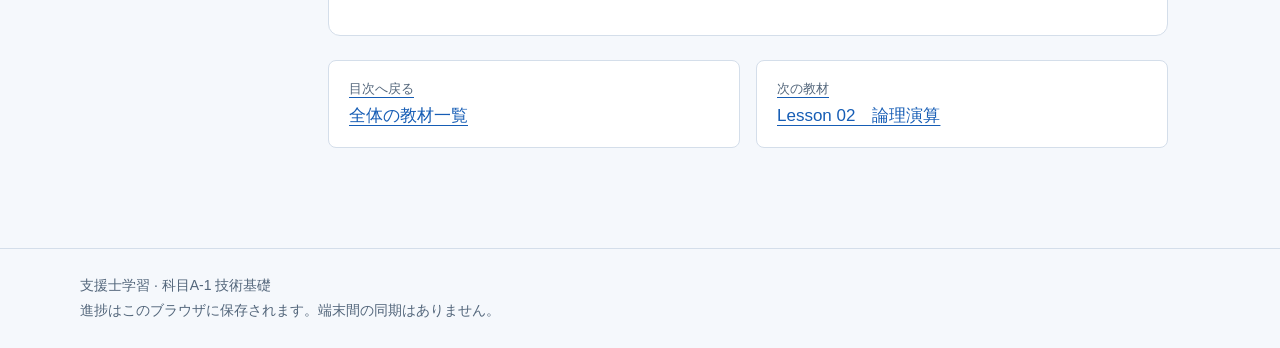
==== commit 5ac10b99: "Add Extra 01 on floating-point numbers Add an Extra chapter after the main 29-page plan for advanced" ====
--- a/lessons/01-number-bit.html
+++ b/lessons/01-number-bit.html
@@ -150,7 +150,7 @@
           <ul><li><strong>2進数 → 10進数：</strong>1の桁の重みを足す。</li><li><strong>10進数 → 2進数：</strong>大きい重みから順に、残りから引けるなら1、引けなければ0（「2. 仕組みを理解する」の手順）。</li><li><strong>2進数 ↔ 16進数：</strong>右から4bitずつ区切って読む。</li><li><strong>n bitの種類数：</strong>2ⁿ通り。符号なし整数の最大値は2ⁿ − 1。</li></ul>
           <div class="example"><h3>45を8bitで表す</h3><p class="formula">45 = 32 + 8 + 4 + 1</p><p>重み128と64は使わず0。32は使うので1。このように並べると、<code>00101101</code>になります。</p><p><code>0010</code>は2、<code>1101</code>は13（D）なので、16進数では<code>2D</code>です。</p></div>
           <p class="notice"><strong>よくある混同：</strong>8bitは256通りですが、最大値は255です。「何通り」と「最大でいくつ」を読み分けてください。</p>
-          <p class="small muted">この仕組みは、後のIPアドレスやサブネットの理解につながります。実際の試験では、この先の内容として、負の数の表し方（2の補数）、小数の2進数、シフト演算なども問われます。どれも、このページの「重み」の考え方が土台になります。</p>
+          <p class="small muted">この仕組みは、後のIPアドレスやサブネットの理解につながります。実際の試験では、この先の内容として、負の数の表し方（2の補数）、小数の2進数、シフト演算なども問われます。どれも、このページの「重み」の考え方が土台になります。小数の2進数は、発展教材の<a href="e01-floating-point.html">Extra 01　浮動小数点数</a>で扱います。</p>
         </section>
         <section id="quiz" class="lesson-section" aria-labelledby="quiz-title" data-quiz data-quiz-version="2">
           <h2 id="quiz-title"><span class="section-number">5.</span>確認問題</h2>
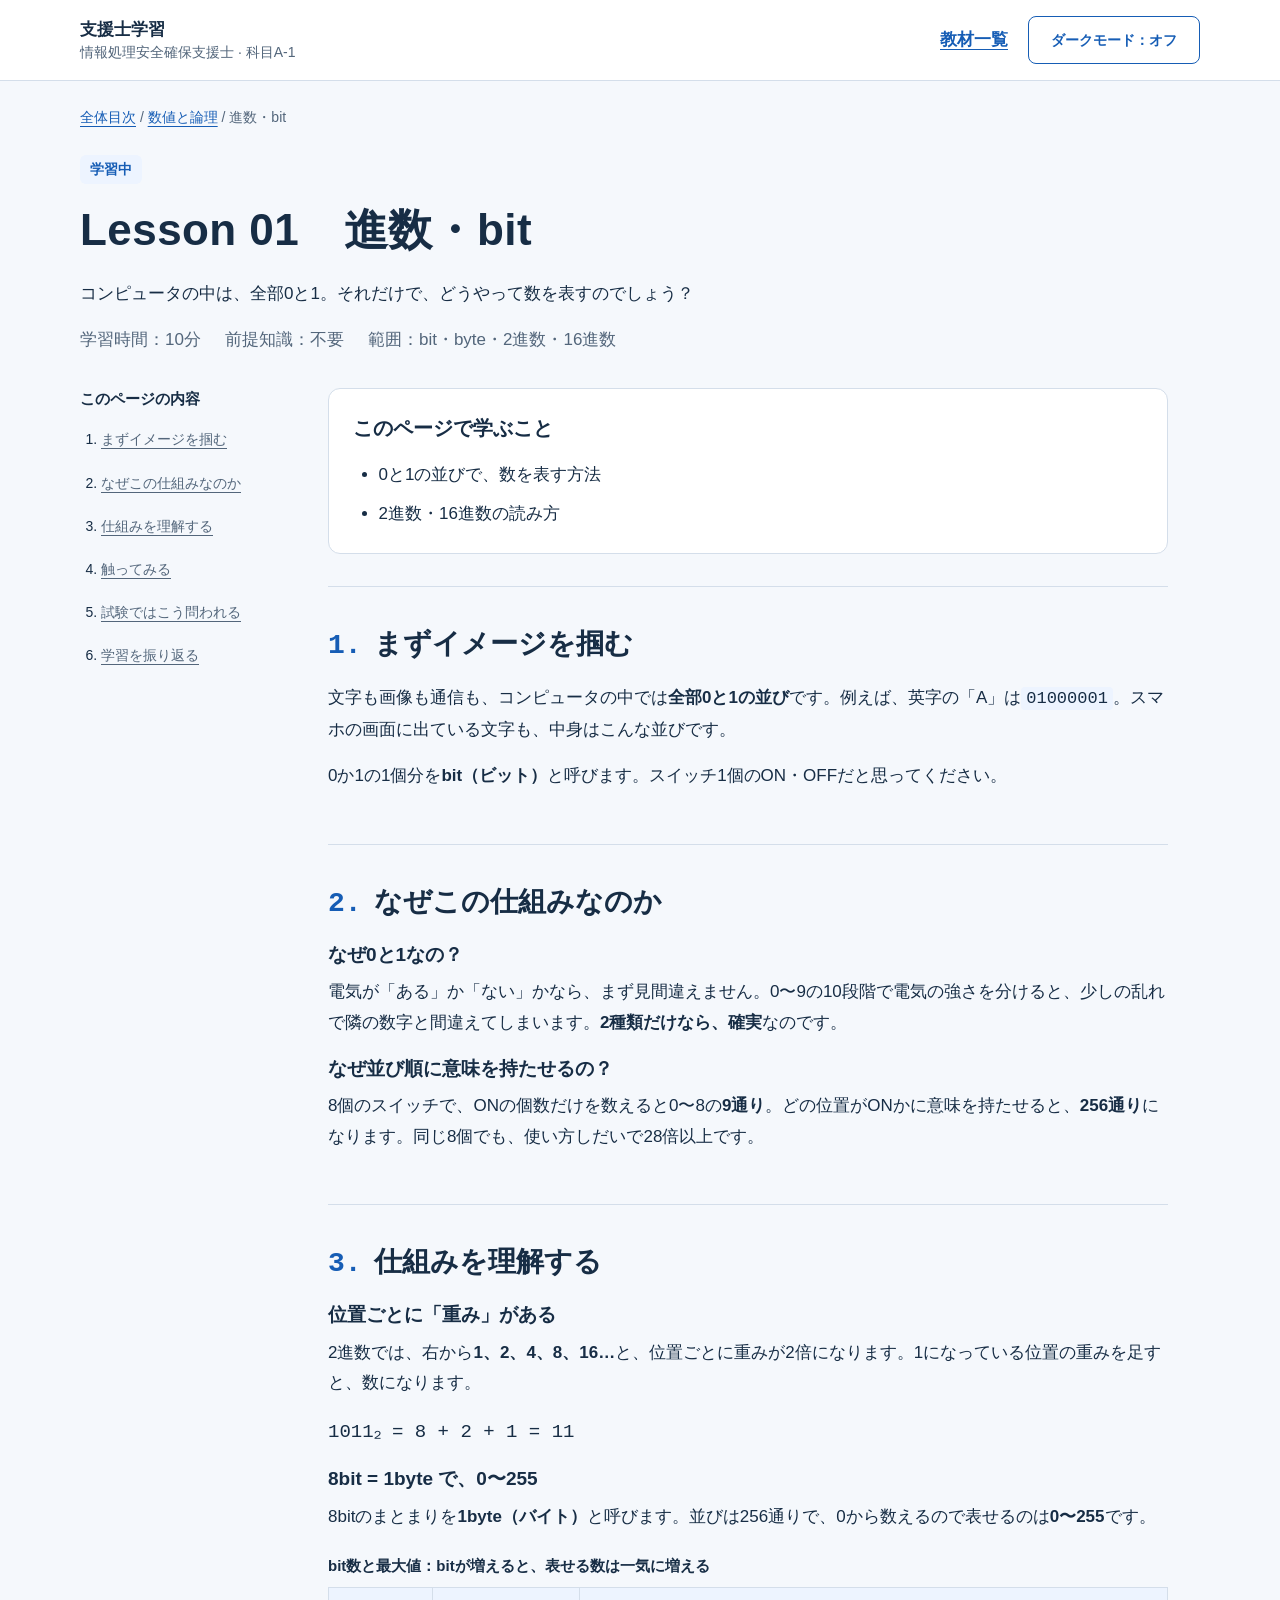
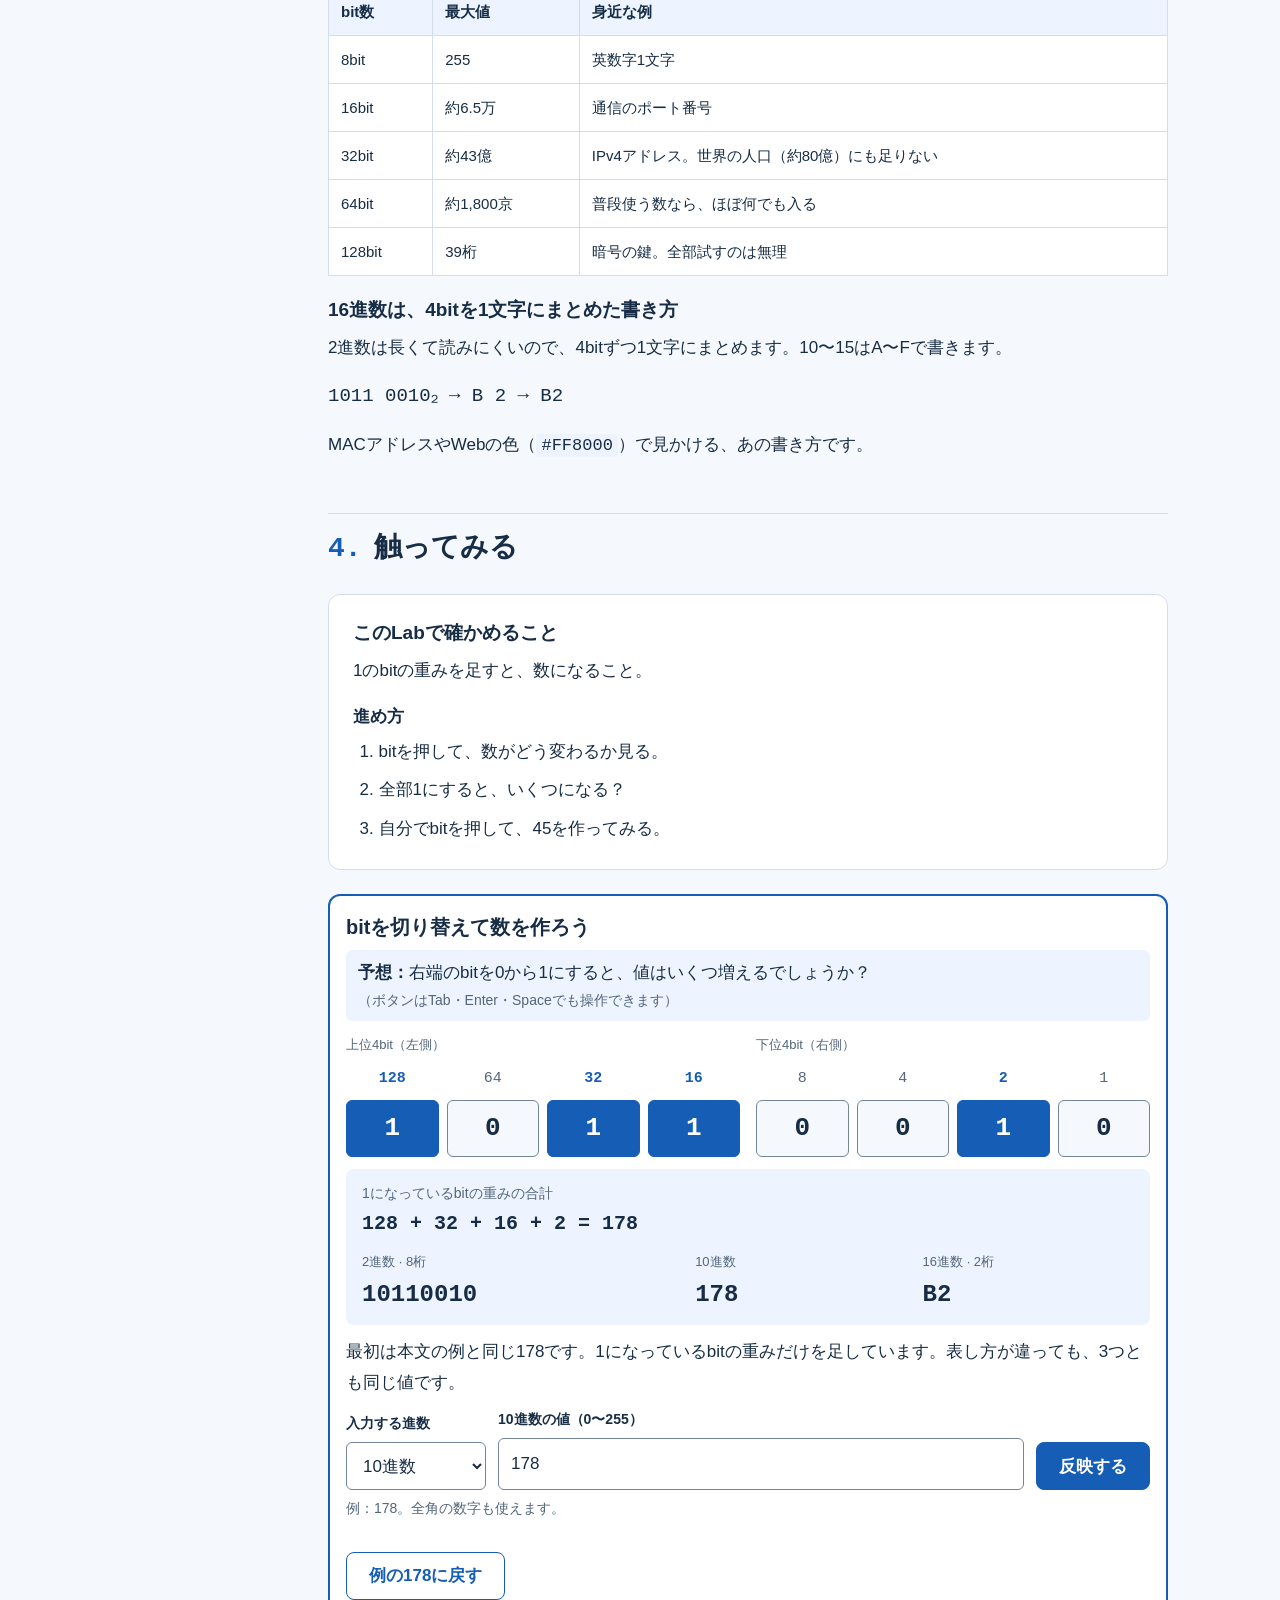
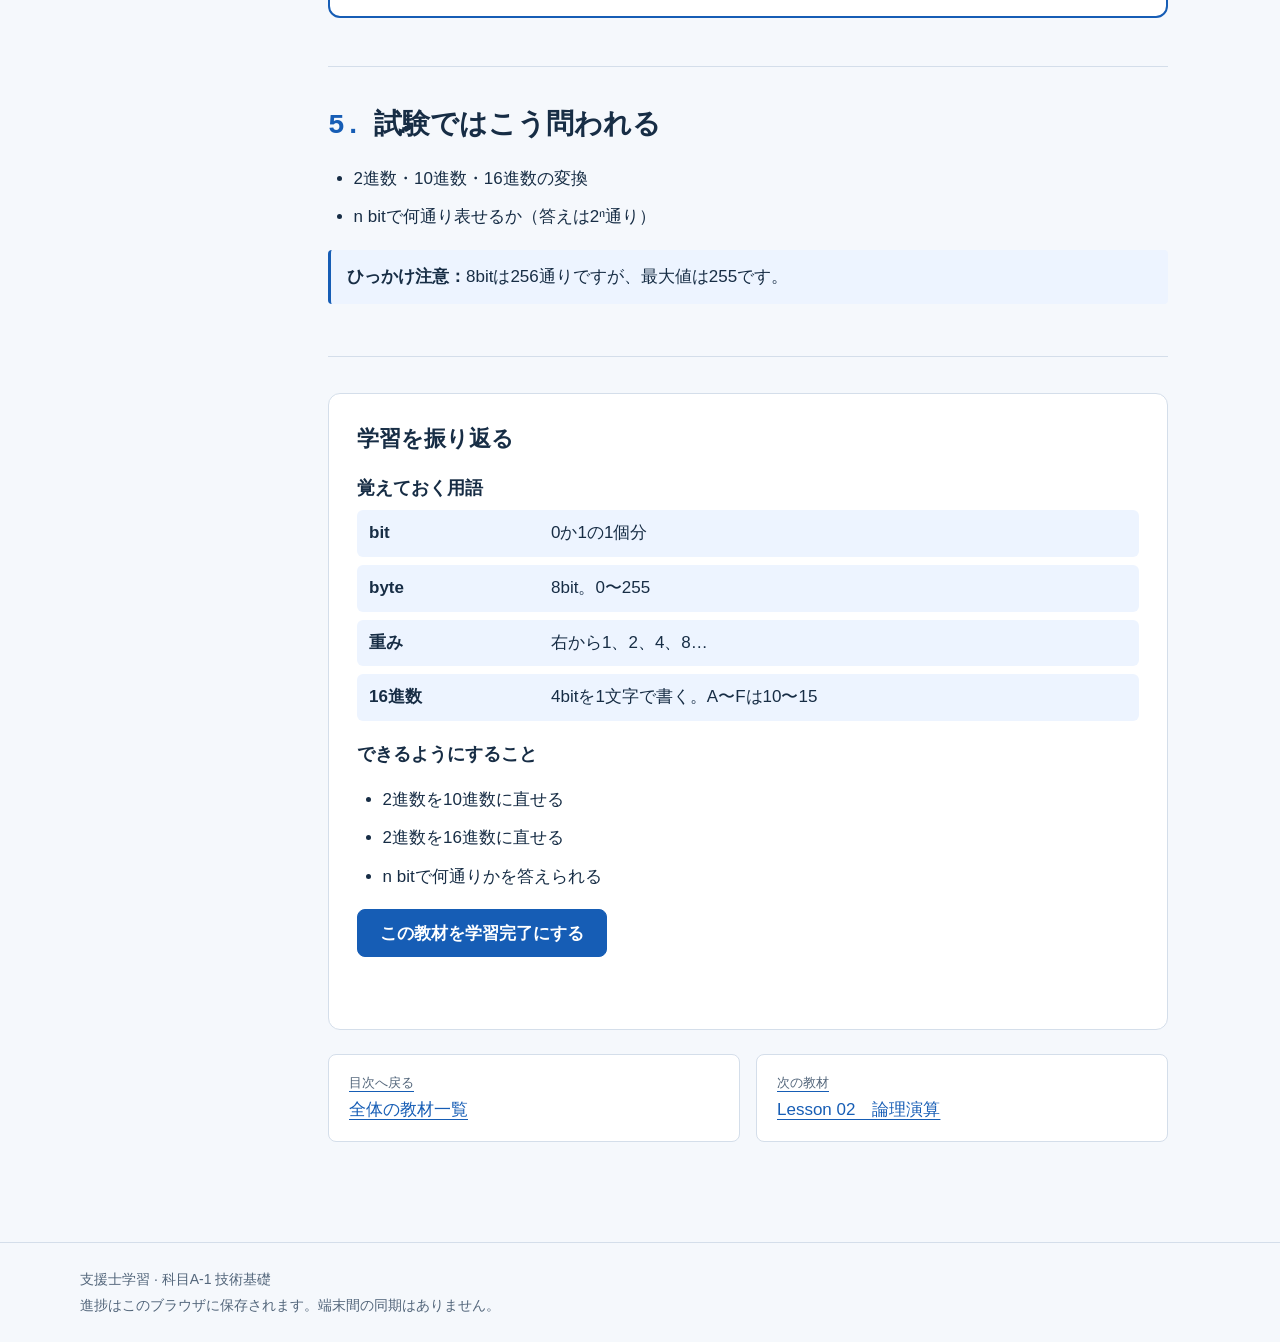
==== commit d3bd23b3: "Restructure lesson 01 as the short, interest-first template Add a "why this mechanism" section, remo" ====
--- a/lessons/01-number-bit.html
+++ b/lessons/01-number-bit.html
@@ -13,7 +13,6 @@
   <script src="../js/curriculum.js" defer></script>
   <script src="../js/progress.js" defer></script>
   <script src="../js/common.js" defer></script>
-  <script src="../js/quiz.js" defer></script>
   <script src="../js/labs/number-system.js" defer></script>
 </head>
 <body data-lesson-id="01">
@@ -27,86 +26,51 @@
     <header class="lesson-heading">
       <span class="status" data-lesson-status="01">未学習</span>
       <h1>Lesson 01　進数・bit</h1>
-      <p>0と1の組合せで、どうやって数を表すのでしょうか。8個のスイッチで確かめてみましょう。</p>
-      <div class="lesson-meta"><span>学習時間：10〜20分</span><span>前提知識：不要</span><span>範囲：bit・byte・2進数・16進数（0〜255の数）</span></div>
+      <p>コンピュータの中は、全部0と1。それだけで、どうやって数を表すのでしょう？</p>
+      <div class="lesson-meta"><span>学習時間：10分</span><span>前提知識：不要</span><span>範囲：bit・byte・2進数・16進数</span></div>
     </header>
     <div class="lesson-layout">
       <nav class="lesson-toc" aria-label="ページ内目次">
         <h2>このページの内容</h2>
-        <ol><li><a href="#image">まずイメージを掴む</a></li><li><a href="#mechanism">仕組みを理解する</a></li><li><a href="#lab">触ってみる</a></li><li><a href="#exam">試験ではこう問われる</a></li><li><a href="#quiz">確認問題</a></li><li><a href="#complete">学習を振り返る</a></li></ol>
+        <ol><li><a href="#image">まずイメージを掴む</a></li><li><a href="#why">なぜこの仕組みなのか</a></li><li><a href="#mechanism">仕組みを理解する</a></li><li><a href="#lab">触ってみる</a></li><li><a href="#exam">試験ではこう問われる</a></li><li><a href="#complete">学習を振り返る</a></li></ol>
       </nav>
       <article class="lesson-body" aria-label="進数・bitの教材">
         <section class="objectives" aria-labelledby="objectives-title">
           <h2 id="objectives-title">このページで学ぶこと</h2>
-          <ul><li>bitとbyteの違いを説明できる。</li><li>2進数を、各bitの「重み」の合計として読める。</li><li>同じ値を2進数・10進数・16進数で表せる。</li><li>8bitの「256通り」と「最大値255」を区別できる。</li></ul>
+          <ul><li>0と1の並びで、数を表す方法</li><li>2進数・16進数の読み方</li></ul>
         </section>
         <section id="image" class="lesson-section" aria-labelledby="image-title">
           <h2 id="image-title"><span class="section-number">1.</span>まずイメージを掴む</h2>
-          <div class="example">
-            <h3>なぜ、支援士の勉強で0と1から始めるの？</h3>
-            <p>コンピュータの中では、文字も画像も通信も、すべて0と1の並びとして扱われます。セキュリティの話題にも、bitや16進数がそのまま出てきます。</p>
-            <ul><li>IPアドレス（IPv4）は32bitの数です。</li><li>暗号の鍵の長さは「128bit」「256bit」のようにbitで表します。</li><li>ハッシュ値やMACアドレスは、16進数で表示されることが多いです。</li></ul>
-            <p>このページで学ぶ「重み」と「何通り」の考え方は、これらを理解する土台になります。</p>
-          </div>
-          <p>電気のスイッチには、OFFとONの2つの状態があります。この2つを、それぞれ<strong>0と1</strong>で表すと考えてください。</p>
-          <p>0か1のどちらかを表す、ひとつ分の単位が<strong>bit（ビット）</strong>です。ここでは、スイッチ1個が1bitに対応します。</p>
-          <div class="example">
-            <h3>スイッチを増やすと、組合せが増える</h3>
-            <p>1個なら <code>0</code>、<code>1</code> の2通り。</p>
-            <p>2個なら <code>00</code>、<code>01</code>、<code>10</code>、<code>11</code> の4通りです。</p>
-            <p>スイッチを1個増やすたびに、組合せは2倍になります。</p>
-          </div>
-          <p>では、<code>10</code>と<code>01</code>には、どう違う数を割り当てるのでしょうか。鍵になるのが、桁の位置です。</p>
+          <p>文字も画像も通信も、コンピュータの中では<strong>全部0と1の並び</strong>です。例えば、英字の「A」は<code>01000001</code>。スマホの画面に出ている文字も、中身はこんな並びです。</p>
+          <p>0か1の1個分を<strong>bit（ビット）</strong>と呼びます。スイッチ1個のON・OFFだと思ってください。</p>
+        </section>
+        <section id="why" class="lesson-section" aria-labelledby="why-title">
+          <h2 id="why-title"><span class="section-number">2.</span>なぜこの仕組みなのか</h2>
+          <h3>なぜ0と1なの？</h3>
+          <p>電気が「ある」か「ない」かなら、まず見間違えません。0〜9の10段階で電気の強さを分けると、少しの乱れで隣の数字と間違えてしまいます。<strong>2種類だけなら、確実</strong>なのです。</p>
+          <h3>なぜ並び順に意味を持たせるの？</h3>
+          <p>8個のスイッチで、ONの個数だけを数えると0〜8の<strong>9通り</strong>。どの位置がONかに意味を持たせると、<strong>256通り</strong>になります。同じ8個でも、使い方しだいで28倍以上です。</p>
         </section>
         <section id="mechanism" class="lesson-section" aria-labelledby="mechanism-title">
-          <h2 id="mechanism-title"><span class="section-number">2.</span>仕組みを理解する</h2>
-          <h3>普段の数も、桁ごとに重みがある</h3>
-          <p>普段使う10進数は、0〜9の10種類の数字を使います。例えば「178」の1、7、8は、場所によって役割が違います。その桁の数字1つが表す大きさを、この教材では<strong>重み</strong>と呼びます。</p>
-          <div class="example">
-            <div class="place-values"><div class="place-value">百の位<strong>1</strong>重み100</div><div class="place-value">十の位<strong>7</strong>重み10</div><div class="place-value">一の位<strong>8</strong>重み1</div></div>
-            <p class="formula">1 × 100 + 7 × 10 + 8 × 1 = 178</p>
-            <p>右から左へ進むと、重みは1、10、100と10倍になります。</p>
-          </div>
-          <h3>2進数の重みは、右から1、2、4、8…</h3>
-          <p>2進数で使う数字は0と1だけです。重みは、右から左へ進むと<strong>2倍</strong>になります。各桁の数字と重みを掛けて足す考え方は、10進数と同じです。</p>
-          <p>1の桁では重みを足し、0の桁では足しません。例えば2進数の<code>1011</code>は、<code>8 + 2 + 1 = 11</code>です。</p>
-          <h3>10進数を2進数に直す：大きい重みから引いていく</h3>
-          <p>逆に、10進数を2進数に直すときは、<strong>大きい重みから順に、残りの数から引けるかどうか</strong>を見ます。引けるならそのbitは1にして引き、引けなければ0にします。10進数の100で試してみましょう。</p>
-          <table class="reference-table">
-            <caption>10進数の100を8bitの2進数に直す</caption>
-            <thead><tr><th scope="col">重み</th><th scope="col">残りから引ける？</th><th scope="col">bit</th><th scope="col">引いた後の残り</th></tr></thead>
-            <tbody><tr><td>128</td><td>100から128は引けない</td><td class="number">0</td><td>100</td></tr><tr><td>64</td><td>100 − 64 = 36</td><td class="number">1</td><td>36</td></tr><tr><td>32</td><td>36 − 32 = 4</td><td class="number">1</td><td>4</td></tr><tr><td>16</td><td>4から16は引けない</td><td class="number">0</td><td>4</td></tr><tr><td>8</td><td>4から8は引けない</td><td class="number">0</td><td>4</td></tr><tr><td>4</td><td>4 − 4 = 0</td><td class="number">1</td><td>0</td></tr><tr><td>2</td><td>残りは0</td><td class="number">0</td><td>0</td></tr><tr><td>1</td><td>残りは0</td><td class="number">0</td><td>0</td></tr></tbody>
+          <h2 id="mechanism-title"><span class="section-number">3.</span>仕組みを理解する</h2>
+          <h3>位置ごとに「重み」がある</h3>
+          <p>2進数では、右から<strong>1、2、4、8、16…</strong>と、位置ごとに重みが2倍になります。1になっている位置の重みを足すと、数になります。</p>
+          <p class="formula">1011₂ = 8 + 2 + 1 = 11</p>
+          <h3>8bit = 1byte で、0〜255</h3>
+          <p>8bitのまとまりを<strong>1byte（バイト）</strong>と呼びます。並びは256通りで、0から数えるので表せるのは<strong>0〜255</strong>です。</p>
+          <table class="reference-table bit-count-table">
+            <caption>bit数と最大値：bitが増えると、表せる数は一気に増える</caption>
+            <thead><tr><th scope="col">bit数</th><th scope="col">最大値</th><th scope="col">身近な例</th></tr></thead>
+            <tbody><tr><td>8bit</td><td>255</td><td>英数字1文字</td></tr><tr><td>16bit</td><td>約6.5万</td><td>通信のポート番号</td></tr><tr><td>32bit</td><td>約43億</td><td>IPv4アドレス。世界の人口（約80億）にも足りない</td></tr><tr><td>64bit</td><td>約1,800京</td><td>普段使う数なら、ほぼ何でも入る</td></tr><tr><td>128bit</td><td>39桁</td><td>暗号の鍵。全部試すのは無理</td></tr></tbody>
           </table>
-          <p>表の上（重み128）のbitから順に、左から並べると<code>01100100</code>です。確かめると<code>64 + 32 + 4 = 100</code>になります。</p>
-          <p class="notice">同じ「10」という表記でも、10進数なら十、2進数なら二です。この教材では進数のラベルを付けて区別します。</p>
-          <h3>8bitが1byte。表せる値は0〜255</h3>
-          <p><strong>8bit = 1byte（バイト）</strong>です。ファイルサイズなどで使うbyteは、bitを8個まとめた単位です。</p>
-          <p>8bitの組合せは、<code>2 × 2 × 2 × 2 × 2 × 2 × 2 × 2 = 256</code>通りです。これを短く<code>2⁸</code>（2を8回掛ける）と書きます。一般に、<strong>n bitなら2ⁿ通り</strong>です（nにはbitの数が入ります）。</p>
-          <p>256通りの並びに、<code>00000000</code>を0、<code>00000001</code>を1…と、0から順に値を割り当てます。0から数え始めるので、256番目の並び<code>11111111</code>は<strong>255</strong>です。つまり8bitで表せるのは<strong>0〜255</strong>で、最大値は<code>256 − 1 = 255</code>です。</p>
-          <p class="small muted">このように0以上の整数だけを表す方法を<strong>符号なし整数</strong>と呼びます。符号とは、＋・−のことです。負の数の表し方は、このページでは扱いません。</p>
-          <h3>bitが増えると、組合せは急激に増える</h3>
-          <div class="table-scroll" tabindex="0" role="region" aria-label="bit数と組合せの数の表。狭い画面では横スクロールできます。"><table class="reference-table bit-scale-table">
-            <caption>bit数と表せる組合せの数</caption>
-            <thead><tr><th scope="col">bit数</th><th scope="col">組合せの数</th><th scope="col">最大値（0以上の整数）</th><th scope="col">身近な例</th></tr></thead>
-            <tbody><tr><td>1bit</td><td>2通り</td><td class="number">1</td><td>ON／OFF、はい／いいえ</td></tr><tr><td>4bit</td><td>16通り</td><td class="number">15</td><td>16進数の1桁</td></tr><tr><td>8bit（1byte）</td><td>256通り</td><td class="number">255</td><td>英数字1文字、IPv4アドレスの区切り1つ</td></tr><tr><td>16bit</td><td>65,536通り</td><td class="number">65,535</td><td>通信のポート番号</td></tr><tr><td>32bit</td><td>約43億通り</td><td class="number">4,294,967,295</td><td>IPv4アドレスの総数</td></tr><tr><td>64bit</td><td>約1,845京通り</td><td class="number">18,446,744,073,709,551,615</td><td>64bitのCPUが一度に扱う数の幅（Lesson 04のレジスタ）</td></tr><tr><td>128bit</td><td>約3.4×10³⁸通り（39桁の数）</td><td>約3.4×10³⁸</td><td>IPv6アドレス、暗号の鍵（AES-128）</td></tr></tbody>
-          </table></div>
-          <p>どの行も、最大値は「組合せの数 − 1」です。64bitの最大値は20桁にもなります。1bit増えるだけで2倍、8bit増えると256倍になります。インターネットにつながる機器が増えてIPv4アドレス（約43億個）が足りなくなったことや、128bitの鍵をすべて試して破るのが現実的でないことも、この増え方から説明できます。</p>
-          <h3>16進数なら、4bitを1桁にまとめられる</h3>
-          <p>2進数は<code>10110010</code>のように桁が長く、読み間違えやすい表記です。そこで、4bitを1桁にまとめて短く書ける<strong>16進数</strong>がよく使われます。MACアドレス（例：<code>00:1A:2B:3C:4D:5E</code>）、Webのカラーコード（例：<code>#FF8000</code>）、ハッシュ値などで目にします。</p>
-          <p>16進数は0〜9に加えて、A、B、C、D、E、Fを使います。Aは10、Bは11、…、Fは15を表します。</p>
-          <table class="reference-table">
-            <caption>10以上を表す16進数の数字</caption>
-            <thead><tr><th scope="col">10進数</th><th scope="col">16進数</th><th scope="col">2進数（4bit）</th></tr></thead>
-            <tbody><tr><td>10</td><td class="number">A</td><td class="number">1010</td></tr><tr><td>11</td><td class="number">B</td><td class="number">1011</td></tr><tr><td>12</td><td class="number">C</td><td class="number">1100</td></tr><tr><td>13</td><td class="number">D</td><td class="number">1101</td></tr><tr><td>14</td><td class="number">E</td><td class="number">1110</td></tr><tr><td>15</td><td class="number">F</td><td class="number">1111</td></tr></tbody>
-          </table>
-          <p>4bitは16通りなので、16進数の1桁とちょうど対応します。8bitを、値の大きい左側の<strong>上位4bit</strong>と、右側の<strong>下位4bit</strong>に分けてみましょう。</p>
-          <div class="nibble-example"><div>上位4bit<strong>1011 → B</strong></div><div>下位4bit<strong>0010 → 2</strong></div></div>
-          <p>2進数<code>10110010</code>は16進数<code>B2</code>です。16進数の重みは、右から左へ進むと16倍になり、右から1、16です。B（11）は重み16の桁にあるので、<code>11 × 16 + 2 × 1 = 178</code>になります。</p>
-          <p class="small muted">先頭の0は値を変えません。ここでは8bitの位置を揃えるため、2進数を8桁、16進数を2桁で表示します。試験では進数を区別するため、<code>(10110010)₂</code>、<code>B2h</code>、<code>0xB2</code>のように書くことがあります。</p>
+          <h3>16進数は、4bitを1文字にまとめた書き方</h3>
+          <p>2進数は長くて読みにくいので、4bitずつ1文字にまとめます。10〜15はA〜Fで書きます。</p>
+          <p class="formula">1011 0010₂ → B 2 → B2</p>
+          <p>MACアドレスやWebの色（<code>#FF8000</code>）で見かける、あの書き方です。</p>
         </section>
         <section id="lab" class="lesson-section" aria-labelledby="lab-title">
-          <h2 id="lab-title"><span class="section-number">3.</span>触ってみる</h2>
-          <div class="example lab-goal"><h3>このLabで確かめること</h3><ul><li>1になっているbitの重みを足すと、値になること。</li><li>同じ値を、2進数・10進数・16進数で表せること。</li><li>10進数の値を、自分でbitに直せること。</li></ul><h4>進め方</h4><ol><li>右端のbitを切り替え、値がいくつ変わるかを見る（最初は本文の例と同じ178です）。</li><li>すべてのbitを1にして、最大値を確かめる。</li><li>すべてのbitを0にしてから、<strong>自分でbitを押して10進数の45を作る</strong>。大きい重みから、残りから引けるかどうかを考えます。</li><li>作れたら、入力欄で10進数の45を反映し、自分の答えと比べる。</li></ol></div>
+          <h2 id="lab-title"><span class="section-number">4.</span>触ってみる</h2>
+          <div class="example lab-goal"><h3>このLabで確かめること</h3><p>1のbitの重みを足すと、数になること。</p><h4>進め方</h4><ol><li>bitを押して、数がどう変わるか見る。</li><li>全部1にすると、いくつになる？</li><li>自分でbitを押して、45を作ってみる。</li></ol></div>
           <noscript><div class="example"><h3>Labの例：178</h3><p class="formula">128 + 32 + 16 + 2 = 178</p><p>2進数：<code>10110010</code> / 10進数：178 / 16進数：<code>B2</code></p></div></noscript>
           <div class="lab" data-number-lab hidden>
             <h3>bitを切り替えて数を作ろう</h3>
@@ -145,43 +109,17 @@
           </div>
         </section>
         <section id="exam" class="lesson-section" aria-labelledby="exam-title">
-          <h2 id="exam-title"><span class="section-number">4.</span>試験ではこう問われる</h2>
-          <p>変換表を丸暗記するより、桁の重みから計算できるようにしましょう。以下は、この教材で扱う基礎の確認ポイントです。</p>
-          <ul><li><strong>2進数 → 10進数：</strong>1の桁の重みを足す。</li><li><strong>10進数 → 2進数：</strong>大きい重みから順に、残りから引けるなら1、引けなければ0（「2. 仕組みを理解する」の手順）。</li><li><strong>2進数 ↔ 16進数：</strong>右から4bitずつ区切って読む。</li><li><strong>n bitの種類数：</strong>2ⁿ通り。符号なし整数の最大値は2ⁿ − 1。</li></ul>
-          <div class="example"><h3>45を8bitで表す</h3><p class="formula">45 = 32 + 8 + 4 + 1</p><p>重み128と64は使わず0。32は使うので1。このように並べると、<code>00101101</code>になります。</p><p><code>0010</code>は2、<code>1101</code>は13（D）なので、16進数では<code>2D</code>です。</p></div>
-          <p class="notice"><strong>よくある混同：</strong>8bitは256通りですが、最大値は255です。「何通り」と「最大でいくつ」を読み分けてください。</p>
-          <p class="small muted">この仕組みは、後のIPアドレスやサブネットの理解につながります。実際の試験では、この先の内容として、負の数の表し方（2の補数）、小数の2進数、シフト演算なども問われます。どれも、このページの「重み」の考え方が土台になります。小数の2進数は、発展教材の<a href="e01-floating-point.html">Extra 01　浮動小数点数</a>で扱います。</p>
-        </section>
-        <section id="quiz" class="lesson-section" aria-labelledby="quiz-title" data-quiz data-quiz-version="2">
-          <h2 id="quiz-title"><span class="section-number">5.</span>確認問題</h2>
-          <p>全5問です。答え合わせの後には理由が表示されます。間違えても、解説を読んでから再挑戦できます。</p>
-          <p class="small muted">教材用のオリジナル問題です。5問すべて回答すると、直近の成績を記録します。</p>
-          <p class="small muted" data-quiz-saved></p>
-          <form class="quiz-question" novalidate data-answer="108" data-explanation="64 + 32 + 8 + 4 = 108です。1になっている桁の重みだけを足します。">
-            <fieldset><legend>Q1. 2進数の01101100は、10進数ではいくつですか？</legend><label class="quiz-number-label" for="q1">10進数の値</label><input id="q1" name="answer" type="text" inputmode="numeric" autocomplete="off" aria-describedby="feedback-q1"></fieldset>
-            <button type="submit" class="button secondary" hidden>答え合わせ</button><p id="feedback-q1" data-feedback class="quiz-feedback" role="status" hidden></p>
-          </form>
-          <form class="quiz-question" novalidate data-answer="C8" data-explanation="200 = 128 + 64 + 8なので、2進数では11001000です。4bitずつ区切ると1100（12＝C）と1000（8）なので、16進数ではC8です。">
-            <fieldset><legend>Q2. 10進数の200を16進数で表すと、どれですか？</legend><div class="quiz-options"><label><input type="radio" name="answer" value="8C" aria-describedby="feedback-q2"><span class="number">8C</span></label><label><input type="radio" name="answer" value="C8" aria-describedby="feedback-q2"><span class="number">C8</span></label><label><input type="radio" name="answer" value="C0" aria-describedby="feedback-q2"><span class="number">C0</span></label><label><input type="radio" name="answer" value="200" aria-describedby="feedback-q2"><span class="number">200</span></label></div></fieldset>
-            <button type="submit" class="button secondary" hidden>答え合わせ</button><p id="feedback-q2" data-feedback class="quiz-feedback" role="status" hidden></p>
-          </form>
-          <form class="quiz-question" novalidate data-answer="16-65536" data-explanation="1byte＝8bitなので、2byteは16bitです。16bitの組合せは2¹⁶ = 65,536通りです。">
-            <fieldset><legend>Q3. 2byteは何bitで、何通りの値を表せますか？</legend><div class="quiz-options"><label><input type="radio" name="answer" value="16-256" aria-describedby="feedback-q3"><span>16bit・256通り</span></label><label><input type="radio" name="answer" value="16-65536" aria-describedby="feedback-q3"><span>16bit・65,536通り</span></label><label><input type="radio" name="answer" value="2-4" aria-describedby="feedback-q3"><span>2bit・4通り</span></label><label><input type="radio" name="answer" value="8-256" aria-describedby="feedback-q3"><span>8bit・256通り</span></label></div></fieldset>
-            <button type="submit" class="button secondary" hidden>答え合わせ</button><p id="feedback-q3" data-feedback class="quiz-feedback" role="status" hidden></p>
-          </form>
-          <form class="quiz-question" novalidate data-answer="16-15" data-explanation="2⁴ = 16通りです。0から数えるので、最大値は16 − 1 = 15（2進数で1111、16進数でF）です。">
-            <fieldset><legend>Q4. 4bitで表せる種類数と、符号なし整数の最大値の組合せは？</legend><div class="quiz-options"><label><input type="radio" name="answer" value="15-15" aria-describedby="feedback-q4"><span>15通り・最大値15</span></label><label><input type="radio" name="answer" value="16-16" aria-describedby="feedback-q4"><span>16通り・最大値16</span></label><label><input type="radio" name="answer" value="16-15" aria-describedby="feedback-q4"><span>16通り・最大値15</span></label><label><input type="radio" name="answer" value="4-3" aria-describedby="feedback-q4"><span>4通り・最大値3</span></label></div></fieldset>
-            <button type="submit" class="button secondary" hidden>答え合わせ</button><p id="feedback-q4" data-feedback class="quiz-feedback" role="status" hidden></p>
-          </form>
-          <form class="quiz-question" novalidate data-answer="14" data-explanation="00001111は15です。右端のbitの重みは1なので、0にすると15 − 1 = 14になります。">
-            <fieldset><legend>Q5. 00001111の右端のbitを0にすると、10進数の値はいくつですか？</legend><label class="quiz-number-label" for="q5">変更後の10進数の値</label><input id="q5" name="answer" type="text" inputmode="numeric" autocomplete="off" aria-describedby="feedback-q5"></fieldset>
-            <button type="submit" class="button secondary" hidden>答え合わせ</button><p id="feedback-q5" data-feedback class="quiz-feedback" role="status" hidden></p>
-          </form>
-          <p class="quiz-summary" data-quiz-summary role="status">0 / 5問回答</p>
-          <button type="button" class="button secondary" data-quiz-reset hidden>もう一度挑戦する</button>
+          <h2 id="exam-title"><span class="section-number">5.</span>試験ではこう問われる</h2>
+          <ul><li>2進数・10進数・16進数の変換</li><li>n bitで何通り表せるか（答えは2ⁿ通り）</li></ul>
+          <p class="notice"><strong>ひっかけ注意：</strong>8bitは256通りですが、最大値は255です。</p>
         </section>
         <section id="complete" class="lesson-section" aria-labelledby="complete-title">
-          <div class="completion-panel"><h2 id="complete-title">学習を振り返る</h2><p>「1のbitの重みを足す」「同じ値でも表し方が変わる」「256通りと最大値255は違う」。この3つを、自分の言葉で説明できそうでしょうか。</p><p class="small muted">理解できたら、学習完了を記録してください。全問正解でなくても記録でき、いつでも未完了に戻せます。</p><button type="button" class="button" data-complete hidden>この教材を学習完了にする</button><p class="completion-message" data-completion-message role="status"></p></div>
+          <div class="completion-panel"><h2 id="complete-title">学習を振り返る</h2>
+            <h3>覚えておく用語</h3>
+            <dl class="term-list"><div><dt>bit</dt><dd>0か1の1個分</dd></div><div><dt>byte</dt><dd>8bit。0〜255</dd></div><div><dt>重み</dt><dd>右から1、2、4、8…</dd></div><div><dt>16進数</dt><dd>4bitを1文字で書く。A〜Fは10〜15</dd></div></dl>
+            <h3>できるようにすること</h3>
+            <ul><li>2進数を10進数に直せる</li><li>2進数を16進数に直せる</li><li>n bitで何通りかを答えられる</li></ul>
+            <button type="button" class="button" data-complete hidden>この教材を学習完了にする</button><p class="completion-message" data-completion-message role="status"></p></div>
           <nav class="lesson-nav" aria-label="教材の前後ナビゲーション"><a href="../index.html#curriculum"><span>目次へ戻る</span>全体の教材一覧</a><a href="02-logic.html"><span>次の教材</span>Lesson 02　論理演算</a></nav>
         </section>
       </article>
--- a/css/lesson.css
+++ b/css/lesson.css
@@ -20,6 +20,8 @@
 .place-value { flex: 1; min-width: 70px; padding: 12px; background: var(--color-tint); text-align: center; border-radius: 6px; }
 .place-value strong { display: block; font: 700 28px/1.5 var(--font-number); }
 .formula { font-family: var(--font-number); font-size: 19px; overflow-wrap: anywhere; }
+.table-scroll { overflow-x: auto; margin-block: 20px; }
+.table-scroll .reference-table { margin-block: 0; }
 .reference-table { width: 100%; border-collapse: collapse; background: var(--color-surface); margin-block: 20px; font-size: 15px; }
 .reference-table caption { text-align: left; font-weight: 700; margin-bottom: 8px; }
 .reference-table th, .reference-table td { border: 1px solid var(--color-border); padding: 10px 12px; text-align: left; }
@@ -44,6 +46,11 @@
 .quiz-summary { min-height: 32px; font-weight: 700; }
 .completion-panel { padding: 28px; border: 1px solid var(--color-border); background: var(--color-surface); border-radius: var(--radius); }
 .completion-panel h2 { font-size: 22px; }
+.completion-panel h3 { font-size: 18px; margin: 20px 0 8px; }
+.term-list { display: grid; gap: 8px; margin: 0; }
+.term-list > div { display: grid; grid-template-columns: 10em minmax(0, 1fr); gap: 12px; padding: 8px 12px; background: var(--color-tint); border-radius: 6px; }
+.term-list dt { font-weight: 700; }
+.term-list dd { margin: 0; }
 .completion-message { min-height: 32px; margin: 12px 0 0; color: var(--color-success); }
 .lesson-nav { display: grid; grid-template-columns: 1fr 1fr; gap: 16px; margin-top: 24px; }
 .lesson-nav > * { padding: 16px 20px; background: var(--color-surface); border: 1px solid var(--color-border); border-radius: 8px; }
@@ -60,5 +67,6 @@
   .objectives, .example, .quiz-question, .completion-panel { padding: 20px; }
   .lesson-nav { grid-template-columns: 1fr; }
   .reference-table th, .reference-table td { padding: 8px; }
+  .term-list > div { grid-template-columns: 1fr; gap: 2px; }
   .nibble-example { gap: 12px; }
 }
--- a/css/number-system.css
+++ b/css/number-system.css
@@ -12,7 +12,4 @@
 [data-number-lab] .lab-reason { min-height: 3.2em; margin-block: 8px; }
 [data-number-lab] form .small { margin: 6px 0 0; }
 [data-number-lab] .input-error { min-height: 24px; margin-block: 2px 4px; }
-.table-scroll { overflow-x: auto; margin-block: 20px; }
-.table-scroll .reference-table { margin-block: 0; }
-.bit-scale-table td:nth-child(-n+3) { white-space: nowrap; }
-.bit-scale-table td:last-child { min-width: 14em; }
+.bit-count-table td:first-child { white-space: nowrap; }
